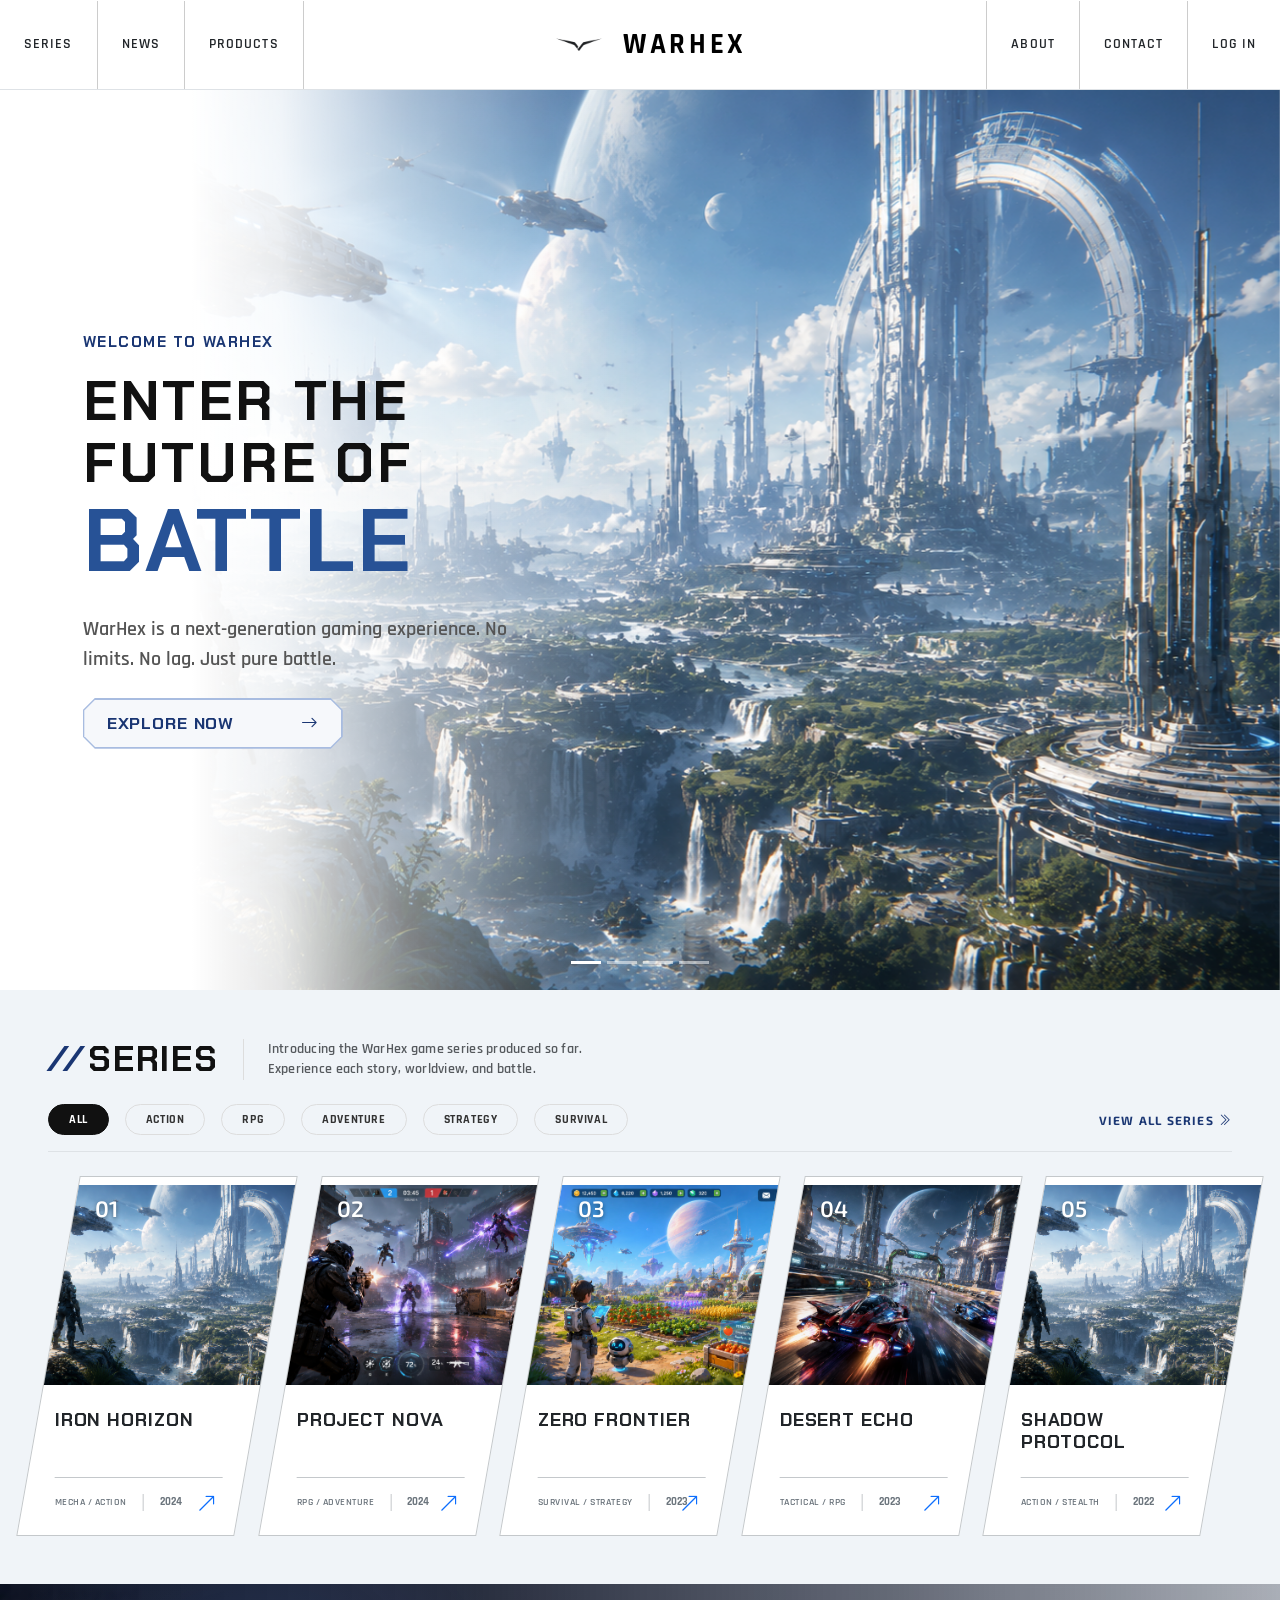
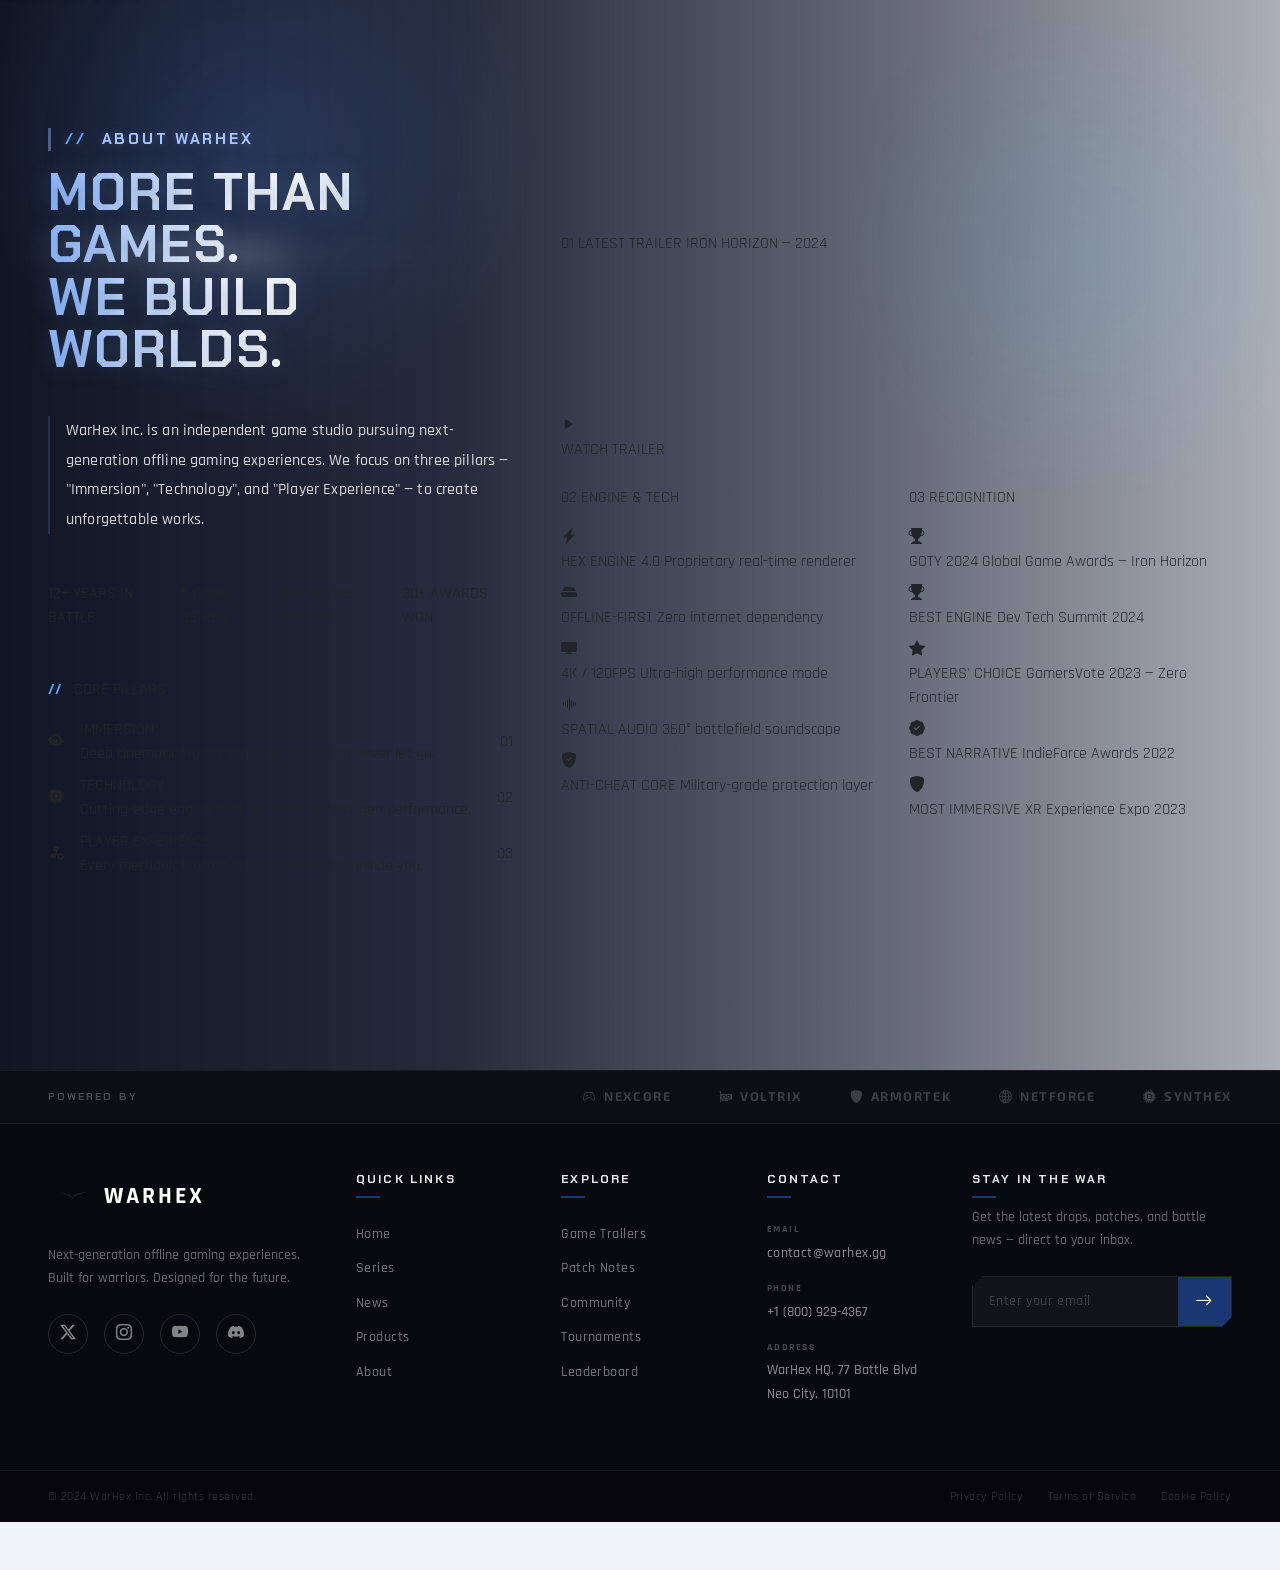
==== index.html @ c189a3c1 "merombak about section dengan menambahkan bagian video, penghargaan, fitur, keunggulan, pillar items" ====
<!DOCTYPE html>
<html lang="en">
<head>
    <meta charset="UTF-8">
    <meta name="viewport" content="width=device-width, initial-scale=1.0">
    <title>WarHex | Enter The Future Battle</title>
    <link href="https://cdn.jsdelivr.net/npm/bootstrap@5.3.0/dist/css/bootstrap.min.css" rel="stylesheet">

    <link href="https://cdn.jsdelivr.net/npm/bootstrap-icons@1.11.0/font/bootstrap-icons.css" rel="stylesheet">
  
<link href="https://fonts.googleapis.com/css2?family=Rajdhani:wght@400;500;600;700&family=Exo+2:wght@300;400;600;700;900&family=Chakra+Petch:wght@400;500;600;700&display=swap" rel="stylesheet">
    <link rel="stylesheet" href="style.css">
</head>
<body>
    <nav class="navbar navbar-expand-lg bg-white border-bottom">
        <div class="container-fluid px-3">
            <div class="d-flex align-items-center flex-grow-1">
                <ul class="navbar-nav flex-row align-items-center warhex-nav warhex-left">
                    <li class="nav-item"><a class="nav-link px-2 text-dark" href="#series">SERIES</a></li>
                    <li class="nav-item"><span class="warhex-sep" aria-hidden="true"></span></li>
                    <li class="nav-item"><a class="nav-link px-2 text-dark" href="#news">NEWS</a></li>
                    <li class="nav-item"><span class="warhex-sep" aria-hidden="true"></span></li>
                    <li class="nav-item"><a class="nav-link px-2 text-dark" href="#products">PRODUCTS</a></li>
                    <li class="nav-item"><span class="warhex-sep" aria-hidden="true"></span></li>
                </ul>
            </div>

            <a class="navbar-brand mx-4 d-inline-flex align-items-center gap-2" href="#">
                <img class="brand-mark" src="assets/logoWarHex.png" alt="WarHex logo">
                <span>WARHEX</span>
            </a>

            <div class="d-flex align-items-center flex-grow-1 justify-content-end">
                <ul class="navbar-nav flex-row align-items-center warhex-nav warhex-right">
                    <li class="nav-item"><span class="warhex-sep" aria-hidden="true"></span></li>
                    <li class="nav-item"><a class="nav-link px-2 text-dark" href="#about">ABOUT</a></li>
                    <li class="nav-item"><span class="warhex-sep" aria-hidden="true"></span></li>
                    <li class="nav-item"><a class="nav-link px-2 text-dark" href="#contact">CONTACT</a></li>
                    <li class="nav-item"><span class="warhex-sep" aria-hidden="true"></span></li>
                    <li class="nav-item"><a class="nav-link px-2 text-dark" href="#login">LOG IN</a></li>
                </ul>
            </div>
        </div>
    </nav>

    <!--Hero Section-->
    <main>
        <section class="hero-warhex position-relative overflow-hidden" id="home">
            <div class="hero-carousel-wrapper">
                <div id="heroCarousel" class="carousel slide h-100" data-bs-ride="carousel">
                    <div class="carousel-inner h-100">
                        <div class="carousel-item active h-100">
                            <img src="assets/WarHex1.png" class="d-block w-100 h-100 hero-image" alt="WarHex scene 1">
                        </div>
                        <div class="carousel-item h-100">
                            <img src="assets/WarHex2.png" class="d-block w-100 h-100 hero-image" alt="WarHex scene 2">
                        </div>
                        <div class="carousel-item h-100">
                            <img src="assets/WarHex3.png" class="d-block w-100 h-100 hero-image" alt="WarHex scene 3">
                        </div>
                        <div class="carousel-item h-100">
                            <img src="assets/WarHex4.png" class="d-block w-100 h-100 hero-image" alt="WarHex scene 4">
                        </div>
                    </div>
                    <div class="carousel-indicators">
                        <button type="button" data-bs-target="#heroCarousel" data-bs-slide-to="0" class="active" aria-current="true" aria-label="Slide 1"></button>
                        <button type="button" data-bs-target="#heroCarousel" data-bs-slide-to="1" aria-label="Slide 2"></button>
                        <button type="button" data-bs-target="#heroCarousel" data-bs-slide-to="2" aria-label="Slide 3"></button>
                        <button type="button" data-bs-target="#heroCarousel" data-bs-slide-to="3" aria-label="Slide 4"></button>
                    </div>
                </div>
            </div>

            <div class="hero-overlay" aria-hidden="true"></div>
            <div class="container hero-content position-absolute top-0 start-0 h-100">
                <div class="row h-100 align-items-center">
                    <div class="col-12 col-md-8 col-lg-6">
                        <p class="hero-kicker mb-3">WELCOME TO WARHEX</p>

                        <h1 class="hero-title mb-3">
                            ENTER THE<br>
                            FUTURE OF<br>
                            <span>BATTLE</span>
                        </h1>

                        <p class="hero-description mb-4">
                            WarHex is a next-generation gaming
                            experience. No limits. No lag.
                            Just pure battle.
                        </p>

                        <a class="btn hero-button d-inline-flex align-items-center justify-content-between" href="#series">
                            <span>EXPLORE NOW</span>
                            <i class="bi bi-arrow-right" aria-hidden="true"></i>
                        </a>
                    </div>
                </div>
            </div>
        </section>

        <!--Series Section-->
        <section id="series" class="series-section py-5">
            <div class="container-fluid px-5">
                <div class="d-flex align-items-center mb-4">
                    <h2 class="series-title mb-0 me-4 d-flex align-items-center">
                        <span class="series-slash text-primary me-2">//</span> SERIES
                    </h2>
                    <div class="series-desc text-muted border-start ps-4">
                        <p class="mb-0 small fw-semibold">Introducing the WarHex game series produced so far.</p>
                        <p class="mb-0 small fw-semibold">Experience each story, worldview, and battle.</p>
                    </div>
                </div>

                <div class="d-flex justify-content-between align-items-center mb-4 pb-3 border-bottom">
                    <ul class="nav nav-pills series-filters gap-3">
                        <li class="nav-item">
                            <a class="nav-link active" href="#">ALL</a>
                        </li>
                        <li class="nav-item">
                            <a class="nav-link" href="#">ACTION</a>
                        </li>
                        <li class="nav-item">
                            <a class="nav-link" href="#">RPG</a>
                        </li>
                        <li class="nav-item">
                            <a class="nav-link" href="#">ADVENTURE</a>
                        </li>
                        <li class="nav-item">
                            <a class="nav-link" href="#">STRATEGY</a>
                        </li>
                        <li class="nav-item">
                            <a class="nav-link" href="#">SURVIVAL</a>
                        </li>
                    </ul>
                    <a href="#" class="view-all text-decoration-none fw-bold d-flex align-items-center gap-1">
                        VIEW ALL SERIES <i class="bi bi-chevron-double-right"></i>
                    </a>
                </div>
                <!-- Grid -->
                <div class="row row-cols-1 row-cols-md-3 row-cols-xl-5 g-4 mb-5">
                    <!-- Card 1 -->
                    <div class="col">
                        <div class="card series-card h-100 bg-white border border-secondary-subtle rounded-4 shadow-sm">
                            <div class="position-relative p-2 pb-0">
                                <span class="series-num position-absolute z-2 unskew text-white" style="top: 15px; left: 20px;">01</span>
                                <img src="assets/WarHex1.png" class="card-img-top rounded-3" alt="Iron Horizon" style="height: 200px; object-fit: cover;">
                            </div>
                            <div class="card-body d-flex flex-column p-4 unskew">
                                <h5 class="series-title-text mb-4 text-dark">IRON HORIZON</h5>
                                <div class="d-flex align-items-center mt-auto border-top border-secondary-subtle pt-3">
                                    <span class="series-genre text-secondary pe-3">MECHA / ACTION</span>
                                    <span class="series-year text-secondary border-start border-secondary-subtle ps-3">2024</span>
                                </div>
                            </div>
                            <div class="position-absolute bottom-0 end-0 p-3 unskew" style="transform-origin: bottom right;">
                                <a href="#" class="series-card-link" aria-label="Open series details">
                                    <i class="bi bi-arrow-up-right fw-bold fs-5"></i>
                                </a>
                            </div>
                        </div>
                    </div>
                    <!-- Card 2 -->
                    <div class="col">
                        <div class="card series-card h-100 bg-white border border-secondary-subtle rounded-4 shadow-sm">
                            <div class="position-relative p-2 pb-0">
                                <span class="series-num position-absolute z-2 unskew text-white" style="top: 15px; left: 20px;">02</span>
                                <img src="assets/WarHex2.png" class="card-img-top rounded-3" alt="Project Nova" style="height: 200px; object-fit: cover;">
                            </div>
                            <div class="card-body d-flex flex-column p-4 unskew">
                                <h5 class="series-title-text mb-4 text-dark">PROJECT NOVA</h5>
                                <div class="d-flex align-items-center mt-auto border-top border-secondary-subtle pt-3">
                                    <span class="series-genre text-secondary pe-3">RPG / ADVENTURE</span>
                                    <span class="series-year text-secondary border-start border-secondary-subtle ps-3">2024</span>
                                </div>
                            </div>
                            <div class="position-absolute bottom-0 end-0 p-3 unskew" style="transform-origin: bottom right;">
                                <a href="#" class="series-card-link" aria-label="Open series details">
                                    <i class="bi bi-arrow-up-right fw-bold fs-5"></i>
                                </a>
                            </div>
                        </div>
                    </div>
                    <!-- Card 3 -->
                    <div class="col">
                        <div class="card series-card h-100 bg-white border border-secondary-subtle rounded-4 shadow-sm">
                            <div class="position-relative p-2 pb-0">
                                <span class="series-num position-absolute z-2 unskew text-white" style="top: 15px; left: 20px;">03</span>
                                <img src="assets/WarHex3.png" class="card-img-top rounded-3" alt="Zero Frontier" style="height: 200px; object-fit: cover;">
                            </div>
                            <div class="card-body d-flex flex-column p-4 unskew">
                                <h5 class="series-title-text mb-4 text-dark">ZERO FRONTIER</h5>
                                <div class="d-flex align-items-center mt-auto border-top border-secondary-subtle pt-3">
                                    <span class="series-genre text-secondary pe-3">SURVIVAL / STRATEGY</span>
                                    <span class="series-year text-secondary border-start border-secondary-subtle ps-3">2023</span>
                                </div>
                            </div>
                            <div class="position-absolute bottom-0 end-0 p-3 unskew" style="transform-origin: bottom right;">
                                <a href="#" class="series-card-link" aria-label="Open series details">
                                    <i class="bi bi-arrow-up-right fw-bold fs-5"></i>
                                </a>
                            </div>
                        </div>
                    </div>
                    <!-- Card 4 -->
                    <div class="col">
                        <div class="card series-card h-100 bg-white border border-secondary-subtle rounded-4 shadow-sm">
                            <div class="position-relative p-2 pb-0">
                                <span class="series-num position-absolute z-2 unskew text-white" style="top: 15px; left: 20px;">04</span>
                                <img src="assets/WarHex4.png" class="card-img-top rounded-3" alt="Desert Echo" style="height: 200px; object-fit: cover;">
                            </div>
                            <div class="card-body d-flex flex-column p-4 unskew">
                                <h5 class="series-title-text mb-4 text-dark">DESERT ECHO</h5>
                                <div class="d-flex align-items-center mt-auto border-top border-secondary-subtle pt-3">
                                    <span class="series-genre text-secondary pe-3">TACTICAL / RPG</span>
                                    <span class="series-year text-secondary border-start border-secondary-subtle ps-3">2023</span>
                                </div>
                            </div>
                            <div class="position-absolute bottom-0 end-0 p-3 unskew" style="transform-origin: bottom right;">
                                <a href="#" class="series-card-link" aria-label="Open series details">
                                    <i class="bi bi-arrow-up-right fw-bold fs-5"></i>
                                </a>
                            </div>
                        </div>
                    </div>
                    <!-- Card 5 -->
                    <div class="col">
                        <div class="card series-card h-100 bg-white border border-secondary-subtle rounded-4 shadow-sm">
                            <div class="position-relative p-2 pb-0">
                                <span class="series-num position-absolute z-2 unskew text-white" style="top: 15px; left: 20px;">05</span>
                                <img src="assets/WarHex1.png" class="card-img-top rounded-3" alt="Shadow Protocol" style="height: 200px; object-fit: cover;">
                            </div>
                            <div class="card-body d-flex flex-column p-4 unskew">
                                <h5 class="series-title-text mb-4 text-dark">SHADOW PROTOCOL</h5>
                                <div class="d-flex align-items-center mt-auto border-top border-secondary-subtle pt-3">
                                    <span class="series-genre text-secondary pe-3">ACTION / STEALTH</span>
                                    <span class="series-year text-secondary border-start border-secondary-subtle ps-3">2022</span>
                                </div>
                            </div>
                            <div class="position-absolute bottom-0 end-0 p-3 unskew" style="transform-origin: bottom right;">
                                <a href="#" class="series-card-link" aria-label="Open series details">
                                    <i class="bi bi-arrow-up-right fw-bold fs-5"></i>
                                </a>
                            </div>
                        </div>
                    </div>
                </div>
            </div>

             <!--About Section-->
<section id="about" class="about-section position-relative">
    <div class="about-bg">
        <img src="assets/WarHex5.jpg" alt="About background" class="w-100 h-100" style="object-fit:cover;">
        <div class="about-overlay"></div>
    </div>

    <div class="about-scanlines" aria-hidden="true"></div>

    <div class="container-fluid px-5 position-relative" style="z-index:2;">
        <div class="row g-5 align-items-stretch py-5">

            <div class="col-12 col-lg-5 d-flex flex-column justify-content-center">

                <p class="about-kicker mb-3">
                    <span class="about-slash me-2">//</span> ABOUT WARHEX
                </p>
                <h2 class="about-title mb-4">
                    MORE THAN GAMES.<br>
                    WE BUILD WORLDS.
                </h2>
                <p class="about-desc mb-5">
                    WarHex Inc. is an independent game studio pursuing
                    next-generation offline gaming experiences. We focus on
                    three pillars — "Immersion", "Technology", and
                    "Player Experience" — to create unforgettable works.
                </p>

                <div class="d-flex gap-4 mb-5 flex-wrap">
                    <div class="about-stat-item">
                        <span class="about-stat-num">12+</span>
                        <span class="about-stat-label">YEARS IN<br>BATTLE</span>
                    </div>
                    <div class="about-stat-divider"></div>
                    <div class="about-stat-item">
                        <span class="about-stat-num">5</span>
                        <span class="about-stat-label">GAME<br>SERIES</span>
                    </div>
                    <div class="about-stat-divider"></div>
                    <div class="about-stat-item">
                        <span class="about-stat-num">4M+</span>
                        <span class="about-stat-label">ACTIVE<br>PLAYERS</span>
                    </div>
                    <div class="about-stat-divider"></div>
                    <div class="about-stat-item">
                        <span class="about-stat-num">30+</span>
                        <span class="about-stat-label">AWARDS<br>WON</span>
                    </div>
                </div>

                <div class="d-flex flex-column gap-2 mb-5">
                    <p class="about-block-label mb-2"><span class="about-slash me-2">//</span> CORE PILLARS</p>
                    <div class="about-pillar-item d-flex align-items-center gap-3">
                        <div class="about-pillar-icon"><i class="bi bi-eye-fill"></i></div>
                        <div class="flex-grow-1">
                            <span class="about-pillar-name">IMMERSION</span>
                            <p class="about-pillar-desc mb-0">Deep cinematic worlds that pull you in and never let go.</p>
                        </div>
                        <span class="about-pillar-num">01</span>
                    </div>
                    <div class="about-pillar-item d-flex align-items-center gap-3">
                        <div class="about-pillar-icon"><i class="bi bi-cpu-fill"></i></div>
                        <div class="flex-grow-1">
                            <span class="about-pillar-name">TECHNOLOGY</span>
                            <p class="about-pillar-desc mb-0">Cutting-edge engine built for zero-lag next-gen performance.</p>
                        </div>
                        <span class="about-pillar-num">02</span>
                    </div>
                    <div class="about-pillar-item d-flex align-items-center gap-3">
                        <div class="about-pillar-icon"><i class="bi bi-person-fill-gear"></i></div>
                        <div class="flex-grow-1">
                            <span class="about-pillar-name">PLAYER EXPERIENCE</span>
                            <p class="about-pillar-desc mb-0">Every mechanic crafted around the warrior inside you.</p>
                        </div>
                        <span class="about-pillar-num">03</span>
                    </div>
                </div>
            </div>

            <div class="col-12 col-lg-7 d-flex flex-column gap-4 justify-content-center">
                <div class="about-right-panel">
                    <div class="about-panel-header">
                        <span class="about-panel-tag">01</span>
                        <span class="about-panel-title">LATEST TRAILER</span>
                        <span class="about-panel-line"></span>
                        <span class="about-panel-badge">IRON HORIZON — 2024</span>
                    </div>
                    <div class="about-video-wrap">
                        <iframe
                            src="https://www.youtube.com/embed/dQw4w9WgXcQ"
                            title="WarHex Iron Horizon Trailer"
                            frameborder="0"
                            allow="accelerometer; autoplay; clipboard-write; encrypted-media; gyroscope; picture-in-picture"
                            allowfullscreen>
                        </iframe>

                        <div class="about-video-overlay" onclick="this.style.display='none'; this.previousElementSibling.src += '?autoplay=1'">
                            <div class="about-play-btn">
                                <i class="bi bi-play-fill"></i>
                            </div>
                            <span class="about-video-label">WATCH TRAILER</span>
                        </div>
                    </div>
                </div>

                <div class="row g-4">
                    <div class="col-12 col-md-6">
                        <div class="about-right-panel h-100">
                            <div class="about-panel-header mb-3">
                                <span class="about-panel-tag">02</span>
                                <span class="about-panel-title">ENGINE & TECH</span>
                                <span class="about-panel-line"></span>
                            </div>
                            <div class="d-flex flex-column gap-2">
                                <div class="about-tech-row">
                                    <i class="bi bi-lightning-charge-fill about-tech-icon"></i>
                                    <div>
                                        <span class="about-tech-label">HEX ENGINE 4.0</span>
                                        <span class="about-tech-val">Proprietary real-time renderer</span>
                                    </div>
                                </div>
                                <div class="about-tech-row">
                                    <i class="bi bi-hdd-fill about-tech-icon"></i>
                                    <div>
                                        <span class="about-tech-label">OFFLINE-FIRST</span>
                                        <span class="about-tech-val">Zero internet dependency</span>
                                    </div>
                                </div>
                                <div class="about-tech-row">
                                    <i class="bi bi-display-fill about-tech-icon"></i>
                                    <div>
                                        <span class="about-tech-label">4K / 120FPS</span>
                                        <span class="about-tech-val">Ultra-high performance mode</span>
                                    </div>
                                </div>
                                <div class="about-tech-row">
                                    <i class="bi bi-soundwave about-tech-icon"></i>
                                    <div>
                                        <span class="about-tech-label">SPATIAL AUDIO</span>
                                        <span class="about-tech-val">360° battlefield soundscape</span>
                                    </div>
                                </div>
                                <div class="about-tech-row">
                                    <i class="bi bi-shield-fill-check about-tech-icon"></i>
                                    <div>
                                        <span class="about-tech-label">ANTI-CHEAT CORE</span>
                                        <span class="about-tech-val">Military-grade protection layer</span>
                                    </div>
                                </div>
                            </div>
                        </div>
                    </div>

                    <div class="col-12 col-md-6">
                        <div class="about-right-panel h-100">
                            <div class="about-panel-header mb-3">
                                <span class="about-panel-tag">03</span>
                                <span class="about-panel-title">RECOGNITION</span>
                                <span class="about-panel-line"></span>
                            </div>
                            <div class="d-flex flex-column gap-2">
                                <div class="about-award-row">
                                    <div class="about-award-icon gold"><i class="bi bi-trophy-fill"></i></div>
                                    <div>
                                        <span class="about-award-name">GOTY 2024</span>
                                        <span class="about-award-org">Global Game Awards — Iron Horizon</span>
                                    </div>
                                </div>
                                <div class="about-award-row">
                                    <div class="about-award-icon silver"><i class="bi bi-trophy-fill"></i></div>
                                    <div>
                                        <span class="about-award-name">BEST ENGINE</span>
                                        <span class="about-award-org">Dev Tech Summit 2024</span>
                                    </div>
                                </div>
                                <div class="about-award-row">
                                    <div class="about-award-icon gold"><i class="bi bi-star-fill"></i></div>
                                    <div>
                                        <span class="about-award-name">PLAYERS' CHOICE</span>
                                        <span class="about-award-org">GamersVote 2023 — Zero Frontier</span>
                                    </div>
                                </div>
                                <div class="about-award-row">
                                    <div class="about-award-icon bronze"><i class="bi bi-patch-check-fill"></i></div>
                                    <div>
                                        <span class="about-award-name">BEST NARRATIVE</span>
                                        <span class="about-award-org">IndieForce Awards 2022</span>
                                    </div>
                                </div>
                                <div class="about-award-row">
                                    <div class="about-award-icon silver"><i class="bi bi-shield-fill"></i></div>
                                    <div>
                                        <span class="about-award-name">MOST IMMERSIVE</span>
                                        <span class="about-award-org">XR Experience Expo 2023</span>
                                    </div>
                                </div>
                            </div>
                        </div>
                    </div>
                </div>
            </div>
        </div>
    </div>
</section>

        <!--Footer Section-->
<footer id="contact" class="warhex-footer">

    <!-- Partner Logos Bar -->
    <div class="footer-logos-bar">
        <div class="container-fluid px-5">
            <div class="d-flex align-items-center justify-content-between py-3">
                <span class="footer-logos-label">POWERED BY</span>
                <div class="d-flex align-items-center gap-5">
                    <div class="footer-logo-item"><i class="bi bi-controller"></i> NEXCORE</div>
                    <div class="footer-logo-item"><i class="bi bi-gpu-card"></i> VOLTRIX</div>
                    <div class="footer-logo-item"><i class="bi bi-shield-fill"></i> ARMORTEK</div>
                    <div class="footer-logo-item"><i class="bi bi-globe2"></i> NETFORGE</div>
                    <div class="footer-logo-item"><i class="bi bi-cpu-fill"></i> SYNTHEX</div>
                </div>
            </div>
        </div>
    </div>

    <!-- Main Footer -->
    <div class="footer-main">
        <div class="container-fluid px-5 py-5">
            <div class="row g-5">

                <div class="col-12 col-lg-3">
                    <a class="footer-brand d-flex align-items-center gap-2 mb-4 text-decoration-none" href="#">
                        <img src="assets/logoWarHex.png" alt="WarHex logo" style="width:48px;height:48px;object-fit:contain;">
                        <span>WARHEX</span>
                    </a>
                    <p class="footer-tagline mb-4">
                        Next-generation offline gaming experiences. Built for warriors. Designed for the future.
                    </p>
                    <div class="d-flex gap-3">
                        <a href="#" class="footer-social-btn" aria-label="Twitter"><i class="bi bi-twitter-x"></i></a>
                        <a href="#" class="footer-social-btn" aria-label="Instagram"><i class="bi bi-instagram"></i></a>
                        <a href="#" class="footer-social-btn" aria-label="Youtube"><i class="bi bi-youtube"></i></a>
                        <a href="#" class="footer-social-btn" aria-label="Discord"><i class="bi bi-discord"></i></a>
                    </div>
                </div>

                <div class="col-6 col-lg-2">
                    <h6 class="footer-col-title mb-4">QUICK LINKS</h6>
                    <ul class="footer-links list-unstyled">
                        <li><a href="#home">Home</a></li>
                        <li><a href="#series">Series</a></li>
                        <li><a href="#news">News</a></li>
                        <li><a href="#products">Products</a></li>
                        <li><a href="#about">About</a></li>
                    </ul>
                </div>

                <div class="col-6 col-lg-2">
                    <h6 class="footer-col-title mb-4">EXPLORE</h6>
                    <ul class="footer-links list-unstyled">
                        <li><a href="#">Game Trailers</a></li>
                        <li><a href="#">Patch Notes</a></li>
                        <li><a href="#">Community</a></li>
                        <li><a href="#">Tournaments</a></li>
                        <li><a href="#">Leaderboard</a></li>
                    </ul>
                </div>

                <div class="col-12 col-lg-2">
                    <h6 class="footer-col-title mb-4">CONTACT</h6>
                    <ul class="footer-links list-unstyled">
                        <li class="mb-3">
                            <span class="footer-contact-label">Email</span>
                            <a href="mailto:contact@warhex.gg">contact@warhex.gg</a>
                        </li>
                        <li class="mb-3">
                            <span class="footer-contact-label">Phone</span>
                            <span class="footer-contact-value">+1 (800) 929-4367</span>
                        </li>
                        <li>
                            <span class="footer-contact-label">Address</span>
                            <span class="footer-contact-value">WarHex HQ, 77 Battle Blvd<br>Neo City, 10101</span>
                        </li>
                    </ul>
                </div>

                <div class="col-12 col-lg-3">
                    <h6 class="footer-col-title mb-2">STAY IN THE WAR</h6>
                    <p class="footer-tagline mb-4">Get the latest drops, patches, and battle news — direct to your inbox.</p>
                    <div class="footer-newsletter">
                        <input type="email" placeholder="Enter your email" class="footer-email-input">
                        <button class="footer-subscribe-btn">
                            <i class="bi bi-arrow-right"></i>
                        </button>
                    </div>
                </div>

            </div>
        </div>
    </div>

    <div class="footer-bottom">
        <div class="container-fluid px-5">
            <div class="d-flex flex-wrap align-items-center justify-content-between py-3 gap-2">
                <span class="footer-copy">© 2024 WarHex Inc. All rights reserved.</span>
                <div class="d-flex gap-4">
                    <a href="#" class="footer-bottom-link">Privacy Policy</a>
                    <a href="#" class="footer-bottom-link">Terms of Service</a>
                    <a href="#" class="footer-bottom-link">Cookie Policy</a>
                </div>
            </div>
        </div>
    </div>

</footer>
    </main>

    <script src="https://cdn.jsdelivr.net/npm/bootstrap@5.3.0/dist/js/bootstrap.bundle.min.js"></script>
</body>
</html>
---- style.css ----
body{
  font-family: "Rajdhani", system-ui, -apple-system, "Segoe UI", Roboto, Arial, sans-serif;
}

.navbar{
  --bs-navbar-padding-y: 0;
  padding-top: 0;
  padding-bottom: 0;
  min-height: 90px;
}

.navbar-brand{
  font-family: "Rajdhani", system-ui, -apple-system, "Segoe UI", Roboto, Arial, sans-serif;
  letter-spacing: .13em;
  font-size: 1.8rem;
  font-weight: 900;
}

.brand-mark{
  width: 72px;
  height: 72px;
  object-fit: contain;
  display: block;
}

.warhex-nav .nav-link{
  font-weight: 600;
  letter-spacing: .08em;
  font-size: .85rem;
}

.warhex-sep{
  display: block;
  width: 1px;
  height: 88px;
  background: rgba(0,0,0,.2);
  margin: 0 1rem;
}

/* Hero Section */
.hero-warhex {
  position: relative;
  min-height: 100vh;
  overflow: hidden;
}
.hero-carousel-wrapper {
  position: absolute;
  inset: 0;
  z-index: 1;
}
.hero-carousel {
  height: 100%;
}
.hero-carousel .carousel-inner {
  height: 100%;
}
.hero-carousel .carousel-item {
  height: 100%;
}
.hero-image {
  width: 100%;
  height: 100%;
  object-fit: cover;
}
.hero-overlay {
  position: absolute;
  inset: 0;
  background: linear-gradient(90deg, rgba(255,255,255,1) 0%, rgba(255,255,255,1) 15%, rgba(255,255,255,0.9) 22%, rgba(255,255,255,0.5) 32%, rgba(255,255,255,0) 50%);
  z-index: 2;
}
.hero-content {
  z-index: 3;
  position: absolute;
  inset: 0;
  padding: 3rem 1% 3rem;
}
.hero-kicker {
  font-family: "Chakra Petch", sans-serif;
  color: #1a3673;
  font-weight: 700;
  font-size: 0.95rem;
  letter-spacing: 0.1em;
  text-transform: uppercase;
}
.hero-title {
  font-family: "Chakra Petch", sans-serif;
  color: #111;
  font-weight: 900;
  font-size: 3.5rem;
  line-height: 1.1;
  letter-spacing: 0.05em;
}
.hero-title span {
  color: #275296;
  font-size: 5.5rem;
  display: block;
}
.hero-description {
  font-family: "Rajdhani", sans-serif;
  color: #555;
  font-size: 1.25rem;
  font-weight: 600;
  max-width: 450px;
  line-height: 1.5;
  margin-top: 1.5rem;
  margin-bottom: 2.5rem;
}

.hero-button {
  font-family: "Chakra Petch", sans-serif;
  font-weight: 700;
  color: #1a3673;
  background-color: #a8bce0;
  clip-path: polygon(12px 0, calc(100% - 12px) 0, 100% 12px, 100% calc(100% - 12px), calc(100% - 12px) 100%, 12px 100%, 0 calc(100% - 12px), 0 12px);
  padding: 0.8rem 1.5rem;
  font-size: 1.05rem;
  letter-spacing: 0.05em;
  width: 260px;
  display: inline-flex;
  align-items: center;
  justify-content: space-between;
  position: relative;
  text-decoration: none;
  border: none;
  transition: color 0.3s ease;
  z-index: 1;
}
.hero-button::before {
  content: "";
  position: absolute;
  top: 1.5px; left: 1.5px; right: 1.5px; bottom: 1.5px;
  background-color: #f6f8fb;
  clip-path: polygon(11px 0, calc(100% - 11px) 0, 100% 11px, 100% calc(100% - 11px), calc(100% - 11px) 100%, 11px 100%, 0 calc(100% - 11px), 0 11px);
  z-index: -1;
  transition: background-color 0.3s ease;
}
.hero-button:hover {
  color: white;
}
.hero-button:hover::before {
  background-color: #1a3673;
}

/* Series Section */
.series-section {
  font-family: "Rajdhani", sans-serif;
}
.series-title {
  font-family: "Chakra Petch", sans-serif;
  font-weight: 700;
  font-size: 2.2rem;
  color: #111;
  letter-spacing: 0.05em;
}
.series-slash {
  color: #1a3673 !important;
  font-style: italic;
  font-weight: 900;
  letter-spacing: -2px;
}
.series-desc {
  border-color: #ddd !important;
}
.series-desc p {
  font-size: 0.85rem;
  letter-spacing: 0.02em;
}
.series-filters .nav-link {
  color: #333;
  border: 1px solid #ddd;
  border-radius: 50rem;
  padding: 0.35rem 1.25rem;
  font-size: 0.75rem;
  font-weight: 700;
  letter-spacing: 0.05em;
  background-color: transparent;
  transition: all 0.2s ease;
}
.series-filters .nav-link.active {
  background-color: #111;
  color: #fff;
  border-color: #111;
}
.series-filters .nav-link:hover:not(.active) {
  background-color: #f8f9fa;
  border-color: #ccc;
}
.view-all {
  font-family: "Exo 2", sans-serif;
  font-size: 0.75rem;
  color: #1a3673;
  letter-spacing: 0.1em;
}
.view-all i {
  font-size: 0.8rem;
}

/* Cards */
.series-section {
  background-color: #f0f4f8 !important;
}
.series-card {
  transform: skewX(-10deg);
  transition: transform 0.3s ease, box-shadow 0.3s ease, background-color 0.3s ease, border-color 0.3s ease;
  overflow: hidden;
  border-radius: 0 !important;
  box-shadow: none !important;
}
.series-card:hover {
  transform: skewX(-10deg);
  box-shadow: none !important;
  background-color: #c8d7ec !important;
}
.unskew {
  transform: skewX(10deg);
}
.series-card img {
  width: calc(100% + 70px);
  max-width: none;
  margin-left: -35px;
  transform: skewX(10deg);
  object-fit: cover !important;
  object-position: center;
  border-radius: 0 !important;
}
.series-num {
  font-family: "Exo 2", sans-serif;
  font-size: 1.4rem;
  font-weight: 600;
  text-shadow: 0 2px 4px rgba(0,0,0,0.5);
}
.series-title-text {
  font-family: "Chakra Petch", sans-serif;
  font-size: 1.15rem;
  font-weight: 700;
  letter-spacing: 0.05em;
}
.series-genre {
  font-size: 0.65rem;
  font-weight: 600;
  letter-spacing: 0.05em;
}
.series-year {
  font-size: 0.7rem;
  font-weight: 700;
}

/* About Section */
.about-section {
  position: relative;
  min-height: 700px;
  overflow: hidden;
  padding: 6rem 0;
}
.about-section::before {
  content: "";
  position: absolute;
  inset: 0;
  background-image:
    radial-gradient(circle at 18% 18%, rgba(104, 167, 255, 0.08), transparent 18%),
    radial-gradient(circle at 80% 22%, rgba(99, 175, 255, 0.06), transparent 16%);
  pointer-events: none;
}
.about-bg {
  position: absolute;
  inset: 0;
  z-index: 0;
}
.about-bg img {
  width: 100%;
  height: 100%;
  object-fit: cover;
  transform: scale(1.08);
  filter: brightness(0.62) saturate(1.25);
}
.about-overlay {
  position: absolute;
  inset: 0;
  background-image:
    radial-gradient(circle at 20% 15%, rgba(86, 148, 255, 0.18), transparent 20%),
    radial-gradient(circle at 85% 25%, rgba(117, 202, 255, 0.12), transparent 18%),
    linear-gradient(90deg, rgba(7, 12, 28, 0.96) 0%, rgba(8, 14, 33, 0.88) 35%, rgba(8, 14, 33, 0.6) 70%, rgba(8, 14, 33, 0.3) 100%);
  backdrop-filter: blur(2px);
}

.about-kicker {
  font-family: "Chakra Petch", sans-serif;
  font-size: 0.95rem;
  font-weight: 700;
  color: #a8c5ff;
  letter-spacing: 0.18em;
  text-transform: uppercase;
  text-shadow: 0 0 8px rgba(168, 197, 255, 0.24);
  border-left: 3px solid rgba(138, 180, 255, 0.45);
  padding-left: 0.9rem;
}
.about-slash {
  color: #5aa0ff;
  font-weight: 900;
  font-style: normal;
}
.about-title {
  font-family: "Chakra Petch", sans-serif;
  font-weight: 900;
  font-size: clamp(3rem, 4vw, 4.2rem);
  line-height: 1.02;
  letter-spacing: 0.04em;
  color: transparent;
  background: linear-gradient(90deg, #8cb7ff 0%, #edf3ff 35%, #ffffff 55%, #a6cfff 90%);
  -webkit-background-clip: text;
  background-clip: text;
  text-shadow: 0 0 24px rgba(138, 180, 255, 0.22), 0 6px 18px rgba(0, 0, 0, 0.18);
  position: relative;
  display: inline-block;
}
.about-title::before {
  content: "";
  position: absolute;
  left: -8%;
  top: 34%;
  width: 116%;
  height: 16%;
  background: linear-gradient(90deg, transparent 0%, rgba(255,255,255,0.28) 45%, rgba(255,255,255,0.04) 55%, transparent 100%);
  filter: blur(14px);
  opacity: 0.65;
  pointer-events: none;
}
.about-desc {
  font-family: "Rajdhani", sans-serif;
  font-size: 1rem;
  max-width: 640px;
  color: rgba(255,255,255,0.82);
  line-height: 1.85;
  font-weight: 500;
  letter-spacing: 0.01em;
  margin-top: 1rem;
  border-left: 2px solid rgba(138, 180, 255, 0.18);
  padding-left: 1rem;
}

/* ===== FOOTER ===== */
.warhex-footer {
  font-family: "Rajdhani", sans-serif;
  background-color: #08090f;
  color: rgba(255,255,255,0.85);
}

/* Logos Bar */
.footer-logos-bar {
  border-top: 1px solid rgba(255,255,255,0.06);
  border-bottom: 1px solid rgba(255,255,255,0.06);
  background: rgba(255,255,255,0.02);
}
.footer-logos-label {
  font-family: "Chakra Petch", sans-serif;
  font-size: 0.65rem;
  font-weight: 700;
  letter-spacing: 0.2em;
  color: rgba(255,255,255,0.25);
}
.footer-logo-item {
  font-family: "Exo 2", sans-serif;
  font-size: 0.8rem;
  font-weight: 700;
  letter-spacing: 0.12em;
  color: rgba(255,255,255,0.2);
  display: flex;
  align-items: center;
  gap: 0.4rem;
  transition: color 0.2s ease;
}
.footer-logo-item:hover {
  color: rgba(255,255,255,0.5);
}

/* Main Footer */
.footer-main {
  border-bottom: 1px solid rgba(255,255,255,0.06);
}

/* Brand */
.footer-brand {
  font-family: "Rajdhani", sans-serif;
  font-size: 1.5rem;
  font-weight: 900;
  letter-spacing: 0.12em;
  color: #ffffff !important;
}

/* Tagline */
.footer-tagline {
  font-size: 0.85rem;
  color: rgba(255,255,255,0.4);
  line-height: 1.7;
  font-weight: 500;
  max-width: 260px;
}

/* Social Buttons */
.footer-social-btn {
  width: 40px;
  height: 40px;
  display: inline-flex;
  align-items: center;
  justify-content: center;
  border-radius: 50%;
  border: 1px solid rgba(255,255,255,0.12);
  color: rgba(255,255,255,0.5);
  font-size: 1rem;
  text-decoration: none;
  transition: all 0.2s ease;
  background: transparent;
}
.footer-social-btn:hover {
  border-color: #5aa0ff;
  color: #5aa0ff;
  background: rgba(90,160,255,0.08);
}

/* Column Titles */
.footer-col-title {
  font-family: "Chakra Petch", sans-serif;
  font-size: 0.75rem;
  font-weight: 700;
  letter-spacing: 0.18em;
  color: rgba(255,255,255,0.9);
  position: relative;
  padding-bottom: 0.75rem;
}
.footer-col-title::after {
  content: "";
  position: absolute;
  bottom: 0;
  left: 0;
  width: 24px;
  height: 2px;
  background: #1a3673;
}

/* Links */
.footer-links li {
  margin-bottom: 0.65rem;
}
.footer-links a {
  font-size: 0.9rem;
  font-weight: 500;
  color: rgba(255,255,255,0.45);
  text-decoration: none;
  letter-spacing: 0.03em;
  transition: color 0.2s ease;
}
.footer-links a:hover {
  color: #a8c5ff;
}

/* Contact */
.footer-contact-label {
  display: block;
  font-size: 0.65rem;
  font-weight: 700;
  letter-spacing: 0.15em;
  color: rgba(255,255,255,0.25);
  text-transform: uppercase;
  margin-bottom: 0.2rem;
}
.footer-contact-value,
.footer-links a[href^="mailto"] {
  font-size: 0.88rem;
  color: rgba(255,255,255,0.55);
  text-decoration: none;
  font-weight: 500;
  transition: color 0.2s ease;
}
.footer-links a[href^="mailto"]:hover {
  color: #a8c5ff;
}

/* Newsletter */
.footer-newsletter {
  display: flex;
  align-items: stretch;
  border: 1px solid rgba(255,255,255,0.12);
  clip-path: polygon(10px 0, 100% 0, 100% calc(100% - 10px), calc(100% - 10px) 100%, 0 100%, 0 10px);
  overflow: hidden;
}
.footer-email-input {
  flex: 1;
  background: rgba(255,255,255,0.04);
  border: none;
  outline: none;
  padding: 0.7rem 1rem;
  font-family: "Rajdhani", sans-serif;
  font-size: 0.85rem;
  color: rgba(255,255,255,0.75);
  font-weight: 500;
  letter-spacing: 0.03em;
}
.footer-email-input::placeholder {
  color: rgba(255,255,255,0.2);
}
.footer-subscribe-btn {
  background: #1a3673;
  border: none;
  padding: 0.7rem 1.1rem;
  color: #fff;
  font-size: 1.1rem;
  cursor: pointer;
  transition: background 0.2s ease;
  display: flex;
  align-items: center;
}
.footer-subscribe-btn:hover {
  background: #275296;
}

/* Bottom Bar */
.footer-bottom {
  background: rgba(0,0,0,0.3);
}
.footer-copy {
  font-size: 0.78rem;
  color: rgba(255,255,255,0.2);
  letter-spacing: 0.04em;
}
.footer-bottom-link {
  font-size: 0.78rem;
  color: rgba(255,255,255,0.2);
  text-decoration: none;
  letter-spacing: 0.04em;
  transition: color 0.2s ease;
}
.footer-bottom-link:hover {
  color: rgba(255,255,255,0.6);
}
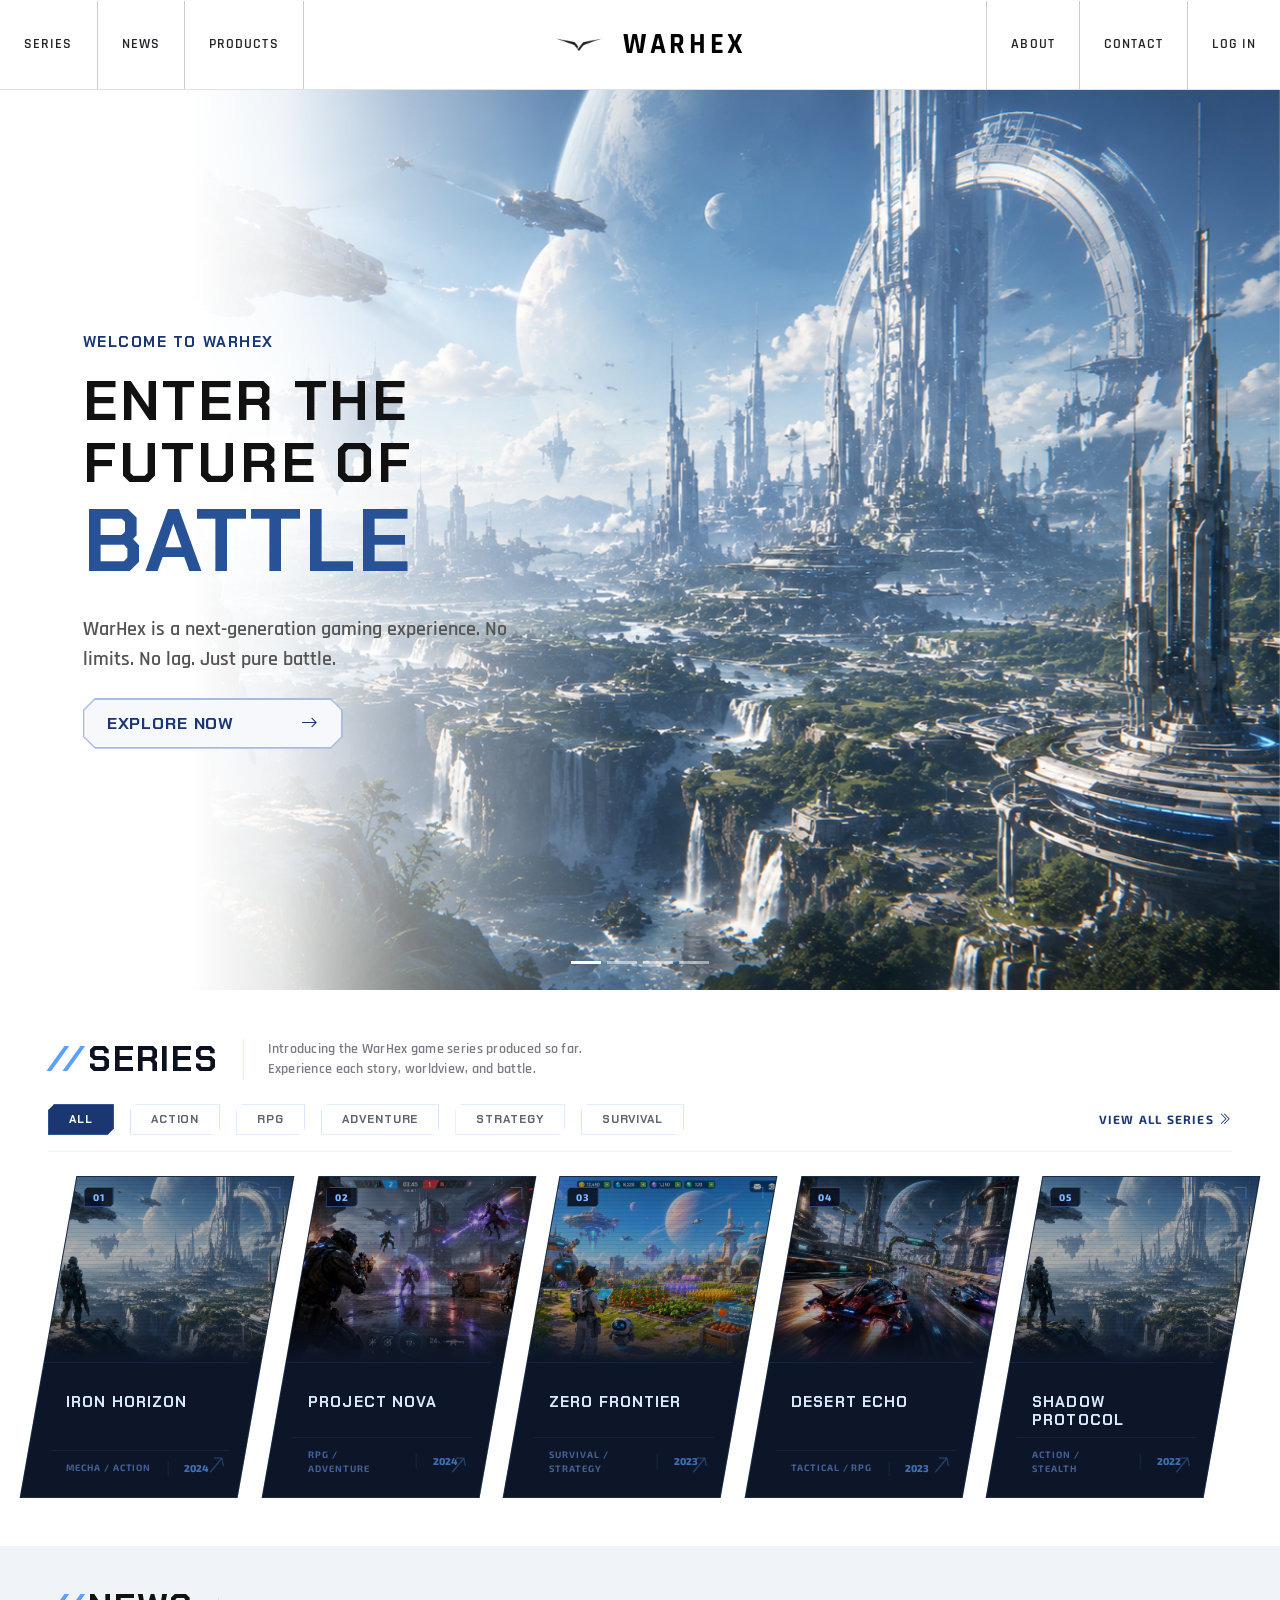
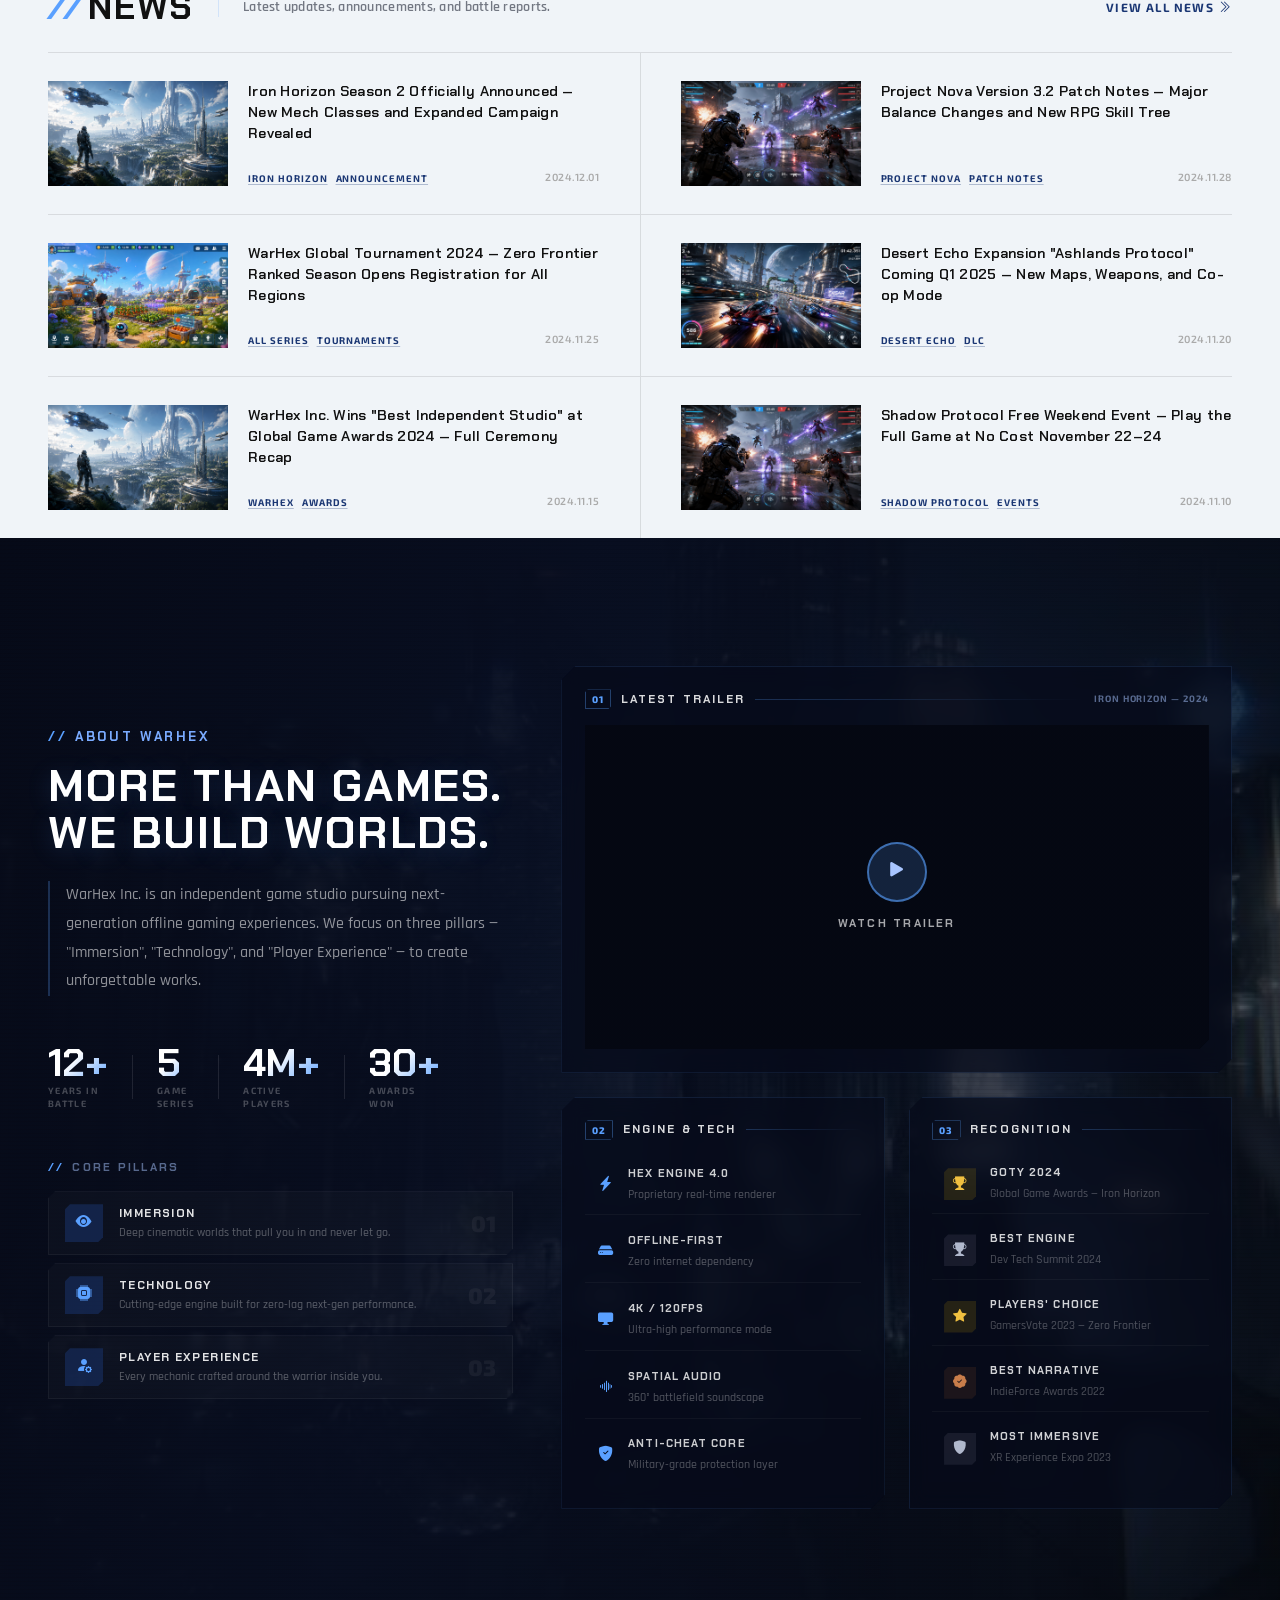
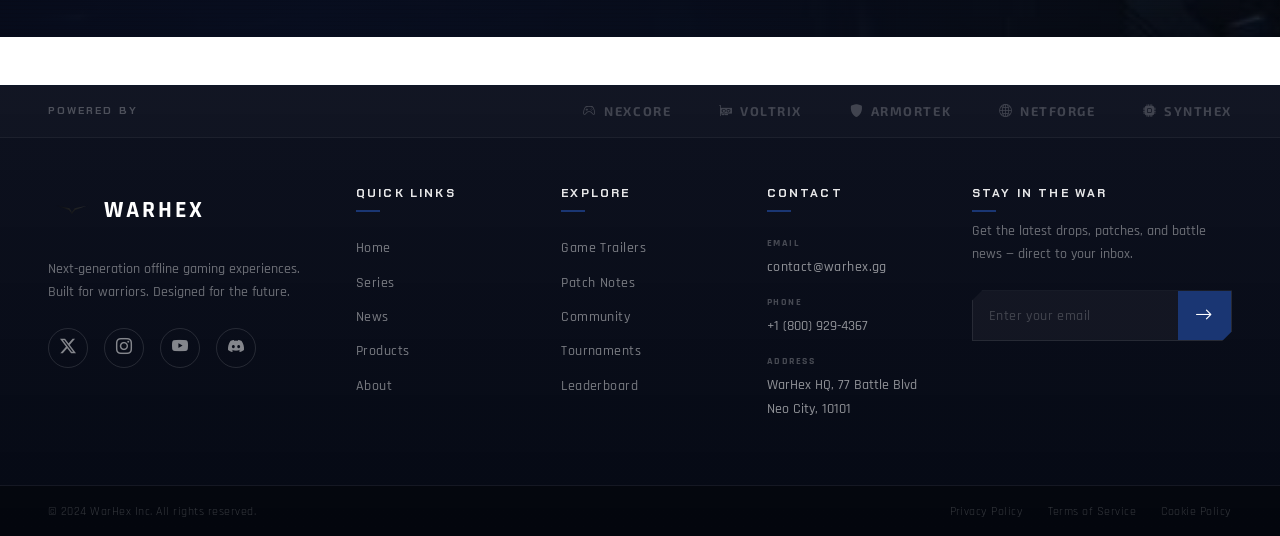
==== commit 99f18b36: "memperbarui tampilan kategori pada card, membuat section news beserta style nya, membuat hover card " ====
--- a/index.html
+++ b/index.html
@@ -5,10 +5,8 @@
     <meta name="viewport" content="width=device-width, initial-scale=1.0">
     <title>WarHex | Enter The Future Battle</title>
     <link href="https://cdn.jsdelivr.net/npm/bootstrap@5.3.0/dist/css/bootstrap.min.css" rel="stylesheet">
-
     <link href="https://cdn.jsdelivr.net/npm/bootstrap-icons@1.11.0/font/bootstrap-icons.css" rel="stylesheet">
-  
-<link href="https://fonts.googleapis.com/css2?family=Rajdhani:wght@400;500;600;700&family=Exo+2:wght@300;400;600;700;900&family=Chakra+Petch:wght@400;500;600;700&display=swap" rel="stylesheet">
+    <link href="https://fonts.googleapis.com/css2?family=Rajdhani:wght@400;500;600;700&family=Exo+2:wght@300;400;600;700;900&family=Chakra+Petch:wght@400;500;600;700&display=swap" rel="stylesheet">
     <link rel="stylesheet" href="style.css">
 </head>
 <body>
@@ -24,12 +22,10 @@
                     <li class="nav-item"><span class="warhex-sep" aria-hidden="true"></span></li>
                 </ul>
             </div>
-
             <a class="navbar-brand mx-4 d-inline-flex align-items-center gap-2" href="#">
                 <img class="brand-mark" src="assets/logoWarHex.png" alt="WarHex logo">
                 <span>WARHEX</span>
             </a>
-
             <div class="d-flex align-items-center flex-grow-1 justify-content-end">
                 <ul class="navbar-nav flex-row align-items-center warhex-nav warhex-right">
                     <li class="nav-item"><span class="warhex-sep" aria-hidden="true"></span></li>
@@ -43,8 +39,8 @@
         </div>
     </nav>
 
-    <!--Hero Section-->
     <main>
+        <!-- Hero Section -->
         <section class="hero-warhex position-relative overflow-hidden" id="home">
             <div class="hero-carousel-wrapper">
                 <div id="heroCarousel" class="carousel slide h-100" data-bs-ride="carousel">
@@ -70,25 +66,21 @@
                     </div>
                 </div>
             </div>
-
             <div class="hero-overlay" aria-hidden="true"></div>
             <div class="container hero-content position-absolute top-0 start-0 h-100">
                 <div class="row h-100 align-items-center">
                     <div class="col-12 col-md-8 col-lg-6">
                         <p class="hero-kicker mb-3">WELCOME TO WARHEX</p>
-
                         <h1 class="hero-title mb-3">
                             ENTER THE<br>
                             FUTURE OF<br>
                             <span>BATTLE</span>
                         </h1>
-
                         <p class="hero-description mb-4">
                             WarHex is a next-generation gaming
                             experience. No limits. No lag.
                             Just pure battle.
                         </p>
-
                         <a class="btn hero-button d-inline-flex align-items-center justify-content-between" href="#series">
                             <span>EXPLORE NOW</span>
                             <i class="bi bi-arrow-right" aria-hidden="true"></i>
@@ -98,14 +90,14 @@
             </div>
         </section>
 
-        <!--Series Section-->
+        <!-- Series Section -->
         <section id="series" class="series-section py-5">
             <div class="container-fluid px-5">
                 <div class="d-flex align-items-center mb-4">
                     <h2 class="series-title mb-0 me-4 d-flex align-items-center">
-                        <span class="series-slash text-primary me-2">//</span> SERIES
+                        <span class="series-slash me-2">//</span> SERIES
                     </h2>
-                    <div class="series-desc text-muted border-start ps-4">
+                    <div class="series-desc border-start ps-4">
                         <p class="mb-0 small fw-semibold">Introducing the WarHex game series produced so far.</p>
                         <p class="mb-0 small fw-semibold">Experience each story, worldview, and battle.</p>
                     </div>
@@ -113,455 +105,598 @@
 
                 <div class="d-flex justify-content-between align-items-center mb-4 pb-3 border-bottom">
                     <ul class="nav nav-pills series-filters gap-3">
-                        <li class="nav-item">
-                            <a class="nav-link active" href="#">ALL</a>
-                        </li>
-                        <li class="nav-item">
-                            <a class="nav-link" href="#">ACTION</a>
-                        </li>
-                        <li class="nav-item">
-                            <a class="nav-link" href="#">RPG</a>
-                        </li>
-                        <li class="nav-item">
-                            <a class="nav-link" href="#">ADVENTURE</a>
-                        </li>
-                        <li class="nav-item">
-                            <a class="nav-link" href="#">STRATEGY</a>
-                        </li>
-                        <li class="nav-item">
-                            <a class="nav-link" href="#">SURVIVAL</a>
-                        </li>
+                        <li class="nav-item"><a class="nav-link active" href="#">ALL</a></li>
+                        <li class="nav-item"><a class="nav-link" href="#">ACTION</a></li>
+                        <li class="nav-item"><a class="nav-link" href="#">RPG</a></li>
+                        <li class="nav-item"><a class="nav-link" href="#">ADVENTURE</a></li>
+                        <li class="nav-item"><a class="nav-link" href="#">STRATEGY</a></li>
+                        <li class="nav-item"><a class="nav-link" href="#">SURVIVAL</a></li>
                     </ul>
                     <a href="#" class="view-all text-decoration-none fw-bold d-flex align-items-center gap-1">
                         VIEW ALL SERIES <i class="bi bi-chevron-double-right"></i>
                     </a>
                 </div>
-                <!-- Grid -->
+
+                <!-- Cards Grid -->
                 <div class="row row-cols-1 row-cols-md-3 row-cols-xl-5 g-4 mb-5">
+
                     <!-- Card 1 -->
                     <div class="col">
-                        <div class="card series-card h-100 bg-white border border-secondary-subtle rounded-4 shadow-sm">
-                            <div class="position-relative p-2 pb-0">
-                                <span class="series-num position-absolute z-2 unskew text-white" style="top: 15px; left: 20px;">01</span>
-                                <img src="assets/WarHex1.png" class="card-img-top rounded-3" alt="Iron Horizon" style="height: 200px; object-fit: cover;">
-                            </div>
-                            <div class="card-body d-flex flex-column p-4 unskew">
-                                <h5 class="series-title-text mb-4 text-dark">IRON HORIZON</h5>
-                                <div class="d-flex align-items-center mt-auto border-top border-secondary-subtle pt-3">
-                                    <span class="series-genre text-secondary pe-3">MECHA / ACTION</span>
-                                    <span class="series-year text-secondary border-start border-secondary-subtle ps-3">2024</span>
-                                </div>
-                            </div>
-                            <div class="position-absolute bottom-0 end-0 p-3 unskew" style="transform-origin: bottom right;">
+                        <div class="card series-card h-100">
+                            <div class="position-relative">
+                                <span class="series-num position-absolute z-2 unskew" style="top:10px;left:10px;">01</span>
+                                <img src="assets/WarHex1.png" class="card-img-top" alt="Iron Horizon" style="height:185px;object-fit:cover;">
+                            </div>
+                            <div class="card-body d-flex flex-column p-0 unskew">
+                                <div class="px-3 pt-3 pb-2">
+                                    <h5 class="series-title-text mb-0">IRON HORIZON</h5>
+                                </div>
+                                <div class="d-flex align-items-center mt-auto border-top px-3 py-2">
+                                    <span class="series-genre pe-3">MECHA / ACTION</span>
+                                    <span class="series-year border-start ps-3">2024</span>
+                                </div>
+                            </div>
+                            <div class="position-absolute bottom-0 end-0 p-3 unskew">
                                 <a href="#" class="series-card-link" aria-label="Open series details">
                                     <i class="bi bi-arrow-up-right fw-bold fs-5"></i>
                                 </a>
                             </div>
                         </div>
                     </div>
+
                     <!-- Card 2 -->
                     <div class="col">
-                        <div class="card series-card h-100 bg-white border border-secondary-subtle rounded-4 shadow-sm">
-                            <div class="position-relative p-2 pb-0">
-                                <span class="series-num position-absolute z-2 unskew text-white" style="top: 15px; left: 20px;">02</span>
-                                <img src="assets/WarHex2.png" class="card-img-top rounded-3" alt="Project Nova" style="height: 200px; object-fit: cover;">
-                            </div>
-                            <div class="card-body d-flex flex-column p-4 unskew">
-                                <h5 class="series-title-text mb-4 text-dark">PROJECT NOVA</h5>
-                                <div class="d-flex align-items-center mt-auto border-top border-secondary-subtle pt-3">
-                                    <span class="series-genre text-secondary pe-3">RPG / ADVENTURE</span>
-                                    <span class="series-year text-secondary border-start border-secondary-subtle ps-3">2024</span>
-                                </div>
-                            </div>
-                            <div class="position-absolute bottom-0 end-0 p-3 unskew" style="transform-origin: bottom right;">
+                        <div class="card series-card h-100">
+                            <div class="position-relative">
+                                <span class="series-num position-absolute z-2 unskew" style="top:10px;left:10px;">02</span>
+                                <img src="assets/WarHex2.png" class="card-img-top" alt="Project Nova" style="height:185px;object-fit:cover;">
+                            </div>
+                            <div class="card-body d-flex flex-column p-0 unskew">
+                                <div class="px-3 pt-3 pb-2">
+                                    <h5 class="series-title-text mb-0">PROJECT NOVA</h5>
+                                </div>
+                                <div class="d-flex align-items-center mt-auto border-top px-3 py-2">
+                                    <span class="series-genre pe-3">RPG / ADVENTURE</span>
+                                    <span class="series-year border-start ps-3">2024</span>
+                                </div>
+                            </div>
+                            <div class="position-absolute bottom-0 end-0 p-3 unskew">
                                 <a href="#" class="series-card-link" aria-label="Open series details">
                                     <i class="bi bi-arrow-up-right fw-bold fs-5"></i>
                                 </a>
                             </div>
                         </div>
                     </div>
+
                     <!-- Card 3 -->
                     <div class="col">
-                        <div class="card series-card h-100 bg-white border border-secondary-subtle rounded-4 shadow-sm">
-                            <div class="position-relative p-2 pb-0">
-                                <span class="series-num position-absolute z-2 unskew text-white" style="top: 15px; left: 20px;">03</span>
-                                <img src="assets/WarHex3.png" class="card-img-top rounded-3" alt="Zero Frontier" style="height: 200px; object-fit: cover;">
-                            </div>
-                            <div class="card-body d-flex flex-column p-4 unskew">
-                                <h5 class="series-title-text mb-4 text-dark">ZERO FRONTIER</h5>
-                                <div class="d-flex align-items-center mt-auto border-top border-secondary-subtle pt-3">
-                                    <span class="series-genre text-secondary pe-3">SURVIVAL / STRATEGY</span>
-                                    <span class="series-year text-secondary border-start border-secondary-subtle ps-3">2023</span>
-                                </div>
-                            </div>
-                            <div class="position-absolute bottom-0 end-0 p-3 unskew" style="transform-origin: bottom right;">
+                        <div class="card series-card h-100">
+                            <div class="position-relative">
+                                <span class="series-num position-absolute z-2 unskew" style="top:10px;left:10px;">03</span>
+                                <img src="assets/WarHex3.png" class="card-img-top" alt="Zero Frontier" style="height:185px;object-fit:cover;">
+                            </div>
+                            <div class="card-body d-flex flex-column p-0 unskew">
+                                <div class="px-3 pt-3 pb-2">
+                                    <h5 class="series-title-text mb-0">ZERO FRONTIER</h5>
+                                </div>
+                                <div class="d-flex align-items-center mt-auto border-top px-3 py-2">
+                                    <span class="series-genre pe-3">SURVIVAL / STRATEGY</span>
+                                    <span class="series-year border-start ps-3">2023</span>
+                                </div>
+                            </div>
+                            <div class="position-absolute bottom-0 end-0 p-3 unskew">
                                 <a href="#" class="series-card-link" aria-label="Open series details">
                                     <i class="bi bi-arrow-up-right fw-bold fs-5"></i>
                                 </a>
                             </div>
                         </div>
                     </div>
+
                     <!-- Card 4 -->
                     <div class="col">
-                        <div class="card series-card h-100 bg-white border border-secondary-subtle rounded-4 shadow-sm">
-                            <div class="position-relative p-2 pb-0">
-                                <span class="series-num position-absolute z-2 unskew text-white" style="top: 15px; left: 20px;">04</span>
-                                <img src="assets/WarHex4.png" class="card-img-top rounded-3" alt="Desert Echo" style="height: 200px; object-fit: cover;">
-                            </div>
-                            <div class="card-body d-flex flex-column p-4 unskew">
-                                <h5 class="series-title-text mb-4 text-dark">DESERT ECHO</h5>
-                                <div class="d-flex align-items-center mt-auto border-top border-secondary-subtle pt-3">
-                                    <span class="series-genre text-secondary pe-3">TACTICAL / RPG</span>
-                                    <span class="series-year text-secondary border-start border-secondary-subtle ps-3">2023</span>
-                                </div>
-                            </div>
-                            <div class="position-absolute bottom-0 end-0 p-3 unskew" style="transform-origin: bottom right;">
+                        <div class="card series-card h-100">
+                            <div class="position-relative">
+                                <span class="series-num position-absolute z-2 unskew" style="top:10px;left:10px;">04</span>
+                                <img src="assets/WarHex4.png" class="card-img-top" alt="Desert Echo" style="height:185px;object-fit:cover;">
+                            </div>
+                            <div class="card-body d-flex flex-column p-0 unskew">
+                                <div class="px-3 pt-3 pb-2">
+                                    <h5 class="series-title-text mb-0">DESERT ECHO</h5>
+                                </div>
+                                <div class="d-flex align-items-center mt-auto border-top px-3 py-2">
+                                    <span class="series-genre pe-3">TACTICAL / RPG</span>
+                                    <span class="series-year border-start ps-3">2023</span>
+                                </div>
+                            </div>
+                            <div class="position-absolute bottom-0 end-0 p-3 unskew">
                                 <a href="#" class="series-card-link" aria-label="Open series details">
                                     <i class="bi bi-arrow-up-right fw-bold fs-5"></i>
                                 </a>
                             </div>
                         </div>
                     </div>
+
                     <!-- Card 5 -->
                     <div class="col">
-                        <div class="card series-card h-100 bg-white border border-secondary-subtle rounded-4 shadow-sm">
-                            <div class="position-relative p-2 pb-0">
-                                <span class="series-num position-absolute z-2 unskew text-white" style="top: 15px; left: 20px;">05</span>
-                                <img src="assets/WarHex1.png" class="card-img-top rounded-3" alt="Shadow Protocol" style="height: 200px; object-fit: cover;">
-                            </div>
-                            <div class="card-body d-flex flex-column p-4 unskew">
-                                <h5 class="series-title-text mb-4 text-dark">SHADOW PROTOCOL</h5>
-                                <div class="d-flex align-items-center mt-auto border-top border-secondary-subtle pt-3">
-                                    <span class="series-genre text-secondary pe-3">ACTION / STEALTH</span>
-                                    <span class="series-year text-secondary border-start border-secondary-subtle ps-3">2022</span>
-                                </div>
-                            </div>
-                            <div class="position-absolute bottom-0 end-0 p-3 unskew" style="transform-origin: bottom right;">
+                        <div class="card series-card h-100">
+                            <div class="position-relative">
+                                <span class="series-num position-absolute z-2 unskew" style="top:10px;left:10px;">05</span>
+                                <img src="assets/WarHex1.png" class="card-img-top" alt="Shadow Protocol" style="height:185px;object-fit:cover;">
+                            </div>
+                            <div class="card-body d-flex flex-column p-0 unskew">
+                                <div class="px-3 pt-3 pb-2">
+                                    <h5 class="series-title-text mb-0">SHADOW PROTOCOL</h5>
+                                </div>
+                                <div class="d-flex align-items-center mt-auto border-top px-3 py-2">
+                                    <span class="series-genre pe-3">ACTION / STEALTH</span>
+                                    <span class="series-year border-start ps-3">2022</span>
+                                </div>
+                            </div>
+                            <div class="position-absolute bottom-0 end-0 p-3 unskew">
                                 <a href="#" class="series-card-link" aria-label="Open series details">
                                     <i class="bi bi-arrow-up-right fw-bold fs-5"></i>
                                 </a>
                             </div>
                         </div>
                     </div>
+
                 </div>
             </div>
 
-             <!--About Section-->
-<section id="about" class="about-section position-relative">
-    <div class="about-bg">
-        <img src="assets/WarHex5.jpg" alt="About background" class="w-100 h-100" style="object-fit:cover;">
-        <div class="about-overlay"></div>
-    </div>
-
-    <div class="about-scanlines" aria-hidden="true"></div>
-
-    <div class="container-fluid px-5 position-relative" style="z-index:2;">
-        <div class="row g-5 align-items-stretch py-5">
-
-            <div class="col-12 col-lg-5 d-flex flex-column justify-content-center">
-
-                <p class="about-kicker mb-3">
-                    <span class="about-slash me-2">//</span> ABOUT WARHEX
-                </p>
-                <h2 class="about-title mb-4">
-                    MORE THAN GAMES.<br>
-                    WE BUILD WORLDS.
-                </h2>
-                <p class="about-desc mb-5">
-                    WarHex Inc. is an independent game studio pursuing
-                    next-generation offline gaming experiences. We focus on
-                    three pillars — "Immersion", "Technology", and
-                    "Player Experience" — to create unforgettable works.
-                </p>
-
-                <div class="d-flex gap-4 mb-5 flex-wrap">
-                    <div class="about-stat-item">
-                        <span class="about-stat-num">12+</span>
-                        <span class="about-stat-label">YEARS IN<br>BATTLE</span>
-                    </div>
-                    <div class="about-stat-divider"></div>
-                    <div class="about-stat-item">
-                        <span class="about-stat-num">5</span>
-                        <span class="about-stat-label">GAME<br>SERIES</span>
-                    </div>
-                    <div class="about-stat-divider"></div>
-                    <div class="about-stat-item">
-                        <span class="about-stat-num">4M+</span>
-                        <span class="about-stat-label">ACTIVE<br>PLAYERS</span>
-                    </div>
-                    <div class="about-stat-divider"></div>
-                    <div class="about-stat-item">
-                        <span class="about-stat-num">30+</span>
-                        <span class="about-stat-label">AWARDS<br>WON</span>
-                    </div>
-                </div>
-
-                <div class="d-flex flex-column gap-2 mb-5">
-                    <p class="about-block-label mb-2"><span class="about-slash me-2">//</span> CORE PILLARS</p>
-                    <div class="about-pillar-item d-flex align-items-center gap-3">
-                        <div class="about-pillar-icon"><i class="bi bi-eye-fill"></i></div>
-                        <div class="flex-grow-1">
-                            <span class="about-pillar-name">IMMERSION</span>
-                            <p class="about-pillar-desc mb-0">Deep cinematic worlds that pull you in and never let go.</p>
-                        </div>
-                        <span class="about-pillar-num">01</span>
-                    </div>
-                    <div class="about-pillar-item d-flex align-items-center gap-3">
-                        <div class="about-pillar-icon"><i class="bi bi-cpu-fill"></i></div>
-                        <div class="flex-grow-1">
-                            <span class="about-pillar-name">TECHNOLOGY</span>
-                            <p class="about-pillar-desc mb-0">Cutting-edge engine built for zero-lag next-gen performance.</p>
-                        </div>
-                        <span class="about-pillar-num">02</span>
-                    </div>
-                    <div class="about-pillar-item d-flex align-items-center gap-3">
-                        <div class="about-pillar-icon"><i class="bi bi-person-fill-gear"></i></div>
-                        <div class="flex-grow-1">
-                            <span class="about-pillar-name">PLAYER EXPERIENCE</span>
-                            <p class="about-pillar-desc mb-0">Every mechanic crafted around the warrior inside you.</p>
-                        </div>
-                        <span class="about-pillar-num">03</span>
+            <!-- News Section -->
+            <section id="news" class="news-section">
+                <div class="container-fluid px-5">
+
+                    <!-- Section header -->
+                    <div class="d-flex align-items-center justify-content-between mb-0 pb-4 news-header-row">
+                        <div class="d-flex align-items-center gap-4">
+                            <h2 class="news-section-title mb-0 d-flex align-items-center">
+                                <span class="series-slash me-2">//</span> NEWS
+                            </h2>
+                            <div class="series-desc border-start ps-4">
+                                <p class="mb-0 small fw-semibold">Latest updates, announcements, and battle reports.</p>
+                            </div>
+                        </div>
+                        <a href="#" class="view-all text-decoration-none fw-bold d-flex align-items-center gap-1">
+                            VIEW ALL NEWS <i class="bi bi-chevron-double-right"></i>
+                        </a>
+                    </div>
+
+                    <!-- News grid -->
+                    <div class="news-grid">
+
+                        <!-- Row 1 -->
+                        <div class="news-row">
+                            <!-- Item 1 -->
+                            <div class="news-item">
+                                <a href="#" class="news-thumb-link">
+                                    <img src="assets/WarHex1.png" alt="Iron Horizon Update" class="news-thumb">
+                                </a>
+                                <div class="news-body">
+                                    <a href="#" class="news-title-link">
+                                        Iron Horizon Season 2 Officially Announced — New Mech Classes and Expanded Campaign Revealed
+                                    </a>
+                                    <div class="news-meta">
+                                        <div class="news-tags">
+                                            <a href="#" class="news-tag">IRON HORIZON</a>
+                                            <a href="#" class="news-tag">ANNOUNCEMENT</a>
+                                        </div>
+                                        <span class="news-date">2024.12.01</span>
+                                    </div>
+                                </div>
+                            </div>
+
+                            <div class="news-col-divider"></div>
+
+                            <!-- Item 2 -->
+                            <div class="news-item">
+                                <a href="#" class="news-thumb-link">
+                                    <img src="assets/WarHex2.png" alt="Project Nova" class="news-thumb">
+                                </a>
+                                <div class="news-body">
+                                    <a href="#" class="news-title-link">
+                                        Project Nova Version 3.2 Patch Notes — Major Balance Changes and New RPG Skill Tree
+                                    </a>
+                                    <div class="news-meta">
+                                        <div class="news-tags">
+                                            <a href="#" class="news-tag">PROJECT NOVA</a>
+                                            <a href="#" class="news-tag">PATCH NOTES</a>
+                                        </div>
+                                        <span class="news-date">2024.11.28</span>
+                                    </div>
+                                </div>
+                            </div>
+                        </div>
+
+                        <div class="news-row-divider"></div>
+
+                        <!-- Row 2 -->
+                        <div class="news-row">
+                            <!-- Item 3 -->
+                            <div class="news-item">
+                                <a href="#" class="news-thumb-link">
+                                    <img src="assets/WarHex3.png" alt="Zero Frontier" class="news-thumb">
+                                </a>
+                                <div class="news-body">
+                                    <a href="#" class="news-title-link">
+                                        WarHex Global Tournament 2024 — Zero Frontier Ranked Season Opens Registration for All Regions
+                                    </a>
+                                    <div class="news-meta">
+                                        <div class="news-tags">
+                                            <a href="#" class="news-tag">ALL SERIES</a>
+                                            <a href="#" class="news-tag">TOURNAMENTS</a>
+                                        </div>
+                                        <span class="news-date">2024.11.25</span>
+                                    </div>
+                                </div>
+                            </div>
+
+                            <div class="news-col-divider"></div>
+
+                            <!-- Item 4 -->
+                            <div class="news-item">
+                                <a href="#" class="news-thumb-link">
+                                    <img src="assets/WarHex4.png" alt="Desert Echo" class="news-thumb">
+                                </a>
+                                <div class="news-body">
+                                    <a href="#" class="news-title-link">
+                                        Desert Echo Expansion "Ashlands Protocol" Coming Q1 2025 — New Maps, Weapons, and Co-op Mode
+                                    </a>
+                                    <div class="news-meta">
+                                        <div class="news-tags">
+                                            <a href="#" class="news-tag">DESERT ECHO</a>
+                                            <a href="#" class="news-tag">DLC</a>
+                                        </div>
+                                        <span class="news-date">2024.11.20</span>
+                                    </div>
+                                </div>
+                            </div>
+                        </div>
+
+                        <div class="news-row-divider"></div>
+
+                        <!-- Row 3 -->
+                        <div class="news-row">
+                            <!-- Item 5 -->
+                            <div class="news-item">
+                                <a href="#" class="news-thumb-link">
+                                    <img src="assets/WarHex1.png" alt="WarHex Awards" class="news-thumb">
+                                </a>
+                                <div class="news-body">
+                                    <a href="#" class="news-title-link">
+                                        WarHex Inc. Wins "Best Independent Studio" at Global Game Awards 2024 — Full Ceremony Recap
+                                    </a>
+                                    <div class="news-meta">
+                                        <div class="news-tags">
+                                            <a href="#" class="news-tag">WARHEX</a>
+                                            <a href="#" class="news-tag">AWARDS</a>
+                                        </div>
+                                        <span class="news-date">2024.11.15</span>
+                                    </div>
+                                </div>
+                            </div>
+
+                            <div class="news-col-divider"></div>
+
+                            <!-- Item 6 -->
+                            <div class="news-item">
+                                <a href="#" class="news-thumb-link">
+                                    <img src="assets/WarHex2.png" alt="Shadow Protocol" class="news-thumb">
+                                </a>
+                                <div class="news-body">
+                                    <a href="#" class="news-title-link">
+                                        Shadow Protocol Free Weekend Event — Play the Full Game at No Cost November 22–24
+                                    </a>
+                                    <div class="news-meta">
+                                        <div class="news-tags">
+                                            <a href="#" class="news-tag">SHADOW PROTOCOL</a>
+                                            <a href="#" class="news-tag">EVENTS</a>
+                                        </div>
+                                        <span class="news-date">2024.11.10</span>
+                                    </div>
+                                </div>
+                            </div>
+                        </div>
+
+                    </div>
+                    <!-- end news-grid -->
+
+                </div>
+            </section>
+
+            <!-- About Section -->
+            <section id="about" class="about-section position-relative">
+                <div class="about-bg">
+                    <img src="assets/WarHex5.jpg" alt="About background" class="w-100 h-100" style="object-fit:cover;">
+                    <div class="about-overlay"></div>
+                </div>
+                <div class="about-scanlines" aria-hidden="true"></div>
+
+                <div class="container-fluid px-5 position-relative" style="z-index:2;">
+                    <div class="row g-5 align-items-stretch py-5">
+
+                        <!-- Left -->
+                        <div class="col-12 col-lg-5 d-flex flex-column justify-content-center">
+                            <p class="about-kicker mb-3">
+                                <span class="about-slash me-2">//</span> ABOUT WARHEX
+                            </p>
+                            <h2 class="about-title mb-4">
+                                MORE THAN GAMES.<br>
+                                WE BUILD WORLDS.
+                            </h2>
+                            <p class="about-desc mb-5">
+                                WarHex Inc. is an independent game studio pursuing
+                                next-generation offline gaming experiences. We focus on
+                                three pillars — "Immersion", "Technology", and
+                                "Player Experience" — to create unforgettable works.
+                            </p>
+                            <div class="d-flex gap-4 mb-5 flex-wrap">
+                                <div class="about-stat-item">
+                                    <span class="about-stat-num">12+</span>
+                                    <span class="about-stat-label">YEARS IN<br>BATTLE</span>
+                                </div>
+                                <div class="about-stat-divider"></div>
+                                <div class="about-stat-item">
+                                    <span class="about-stat-num">5</span>
+                                    <span class="about-stat-label">GAME<br>SERIES</span>
+                                </div>
+                                <div class="about-stat-divider"></div>
+                                <div class="about-stat-item">
+                                    <span class="about-stat-num">4M+</span>
+                                    <span class="about-stat-label">ACTIVE<br>PLAYERS</span>
+                                </div>
+                                <div class="about-stat-divider"></div>
+                                <div class="about-stat-item">
+                                    <span class="about-stat-num">30+</span>
+                                    <span class="about-stat-label">AWARDS<br>WON</span>
+                                </div>
+                            </div>
+                            <div class="d-flex flex-column gap-2 mb-5">
+                                <p class="about-block-label mb-2"><span class="about-slash me-2">//</span> CORE PILLARS</p>
+                                <div class="about-pillar-item d-flex align-items-center gap-3">
+                                    <div class="about-pillar-icon"><i class="bi bi-eye-fill"></i></div>
+                                    <div class="flex-grow-1">
+                                        <span class="about-pillar-name">IMMERSION</span>
+                                        <p class="about-pillar-desc mb-0">Deep cinematic worlds that pull you in and never let go.</p>
+                                    </div>
+                                    <span class="about-pillar-num">01</span>
+                                </div>
+                                <div class="about-pillar-item d-flex align-items-center gap-3">
+                                    <div class="about-pillar-icon"><i class="bi bi-cpu-fill"></i></div>
+                                    <div class="flex-grow-1">
+                                        <span class="about-pillar-name">TECHNOLOGY</span>
+                                        <p class="about-pillar-desc mb-0">Cutting-edge engine built for zero-lag next-gen performance.</p>
+                                    </div>
+                                    <span class="about-pillar-num">02</span>
+                                </div>
+                                <div class="about-pillar-item d-flex align-items-center gap-3">
+                                    <div class="about-pillar-icon"><i class="bi bi-person-fill-gear"></i></div>
+                                    <div class="flex-grow-1">
+                                        <span class="about-pillar-name">PLAYER EXPERIENCE</span>
+                                        <p class="about-pillar-desc mb-0">Every mechanic crafted around the warrior inside you.</p>
+                                    </div>
+                                    <span class="about-pillar-num">03</span>
+                                </div>
+                            </div>
+                        </div>
+
+                        <!-- Right -->
+                        <div class="col-12 col-lg-7 d-flex flex-column gap-4 justify-content-center">
+                            <div class="about-right-panel">
+                                <div class="about-panel-header">
+                                    <span class="about-panel-tag">01</span>
+                                    <span class="about-panel-title">LATEST TRAILER</span>
+                                    <span class="about-panel-line"></span>
+                                    <span class="about-panel-badge">IRON HORIZON — 2024</span>
+                                </div>
+                                <div class="about-video-wrap">
+                                    <iframe src="https://www.youtube.com/embed/dQw4w9WgXcQ"
+                                        title="WarHex Iron Horizon Trailer" frameborder="0"
+                                        allow="accelerometer; autoplay; clipboard-write; encrypted-media; gyroscope; picture-in-picture"
+                                        allowfullscreen></iframe>
+                                    <div class="about-video-overlay" onclick="this.style.display='none'; this.previousElementSibling.src += '?autoplay=1'">
+                                        <div class="about-play-btn"><i class="bi bi-play-fill"></i></div>
+                                        <span class="about-video-label">WATCH TRAILER</span>
+                                    </div>
+                                </div>
+                            </div>
+
+                            <div class="row g-4">
+                                <div class="col-12 col-md-6">
+                                    <div class="about-right-panel h-100">
+                                        <div class="about-panel-header mb-3">
+                                            <span class="about-panel-tag">02</span>
+                                            <span class="about-panel-title">ENGINE & TECH</span>
+                                            <span class="about-panel-line"></span>
+                                        </div>
+                                        <div class="d-flex flex-column gap-2">
+                                            <div class="about-tech-row">
+                                                <i class="bi bi-lightning-charge-fill about-tech-icon"></i>
+                                                <div>
+                                                    <span class="about-tech-label">HEX ENGINE 4.0</span>
+                                                    <span class="about-tech-val">Proprietary real-time renderer</span>
+                                                </div>
+                                            </div>
+                                            <div class="about-tech-row">
+                                                <i class="bi bi-hdd-fill about-tech-icon"></i>
+                                                <div>
+                                                    <span class="about-tech-label">OFFLINE-FIRST</span>
+                                                    <span class="about-tech-val">Zero internet dependency</span>
+                                                </div>
+                                            </div>
+                                            <div class="about-tech-row">
+                                                <i class="bi bi-display-fill about-tech-icon"></i>
+                                                <div>
+                                                    <span class="about-tech-label">4K / 120FPS</span>
+                                                    <span class="about-tech-val">Ultra-high performance mode</span>
+                                                </div>
+                                            </div>
+                                            <div class="about-tech-row">
+                                                <i class="bi bi-soundwave about-tech-icon"></i>
+                                                <div>
+                                                    <span class="about-tech-label">SPATIAL AUDIO</span>
+                                                    <span class="about-tech-val">360° battlefield soundscape</span>
+                                                </div>
+                                            </div>
+                                            <div class="about-tech-row">
+                                                <i class="bi bi-shield-fill-check about-tech-icon"></i>
+                                                <div>
+                                                    <span class="about-tech-label">ANTI-CHEAT CORE</span>
+                                                    <span class="about-tech-val">Military-grade protection layer</span>
+                                                </div>
+                                            </div>
+                                        </div>
+                                    </div>
+                                </div>
+                                <div class="col-12 col-md-6">
+                                    <div class="about-right-panel h-100">
+                                        <div class="about-panel-header mb-3">
+                                            <span class="about-panel-tag">03</span>
+                                            <span class="about-panel-title">RECOGNITION</span>
+                                            <span class="about-panel-line"></span>
+                                        </div>
+                                        <div class="d-flex flex-column gap-2">
+                                            <div class="about-award-row">
+                                                <div class="about-award-icon gold"><i class="bi bi-trophy-fill"></i></div>
+                                                <div>
+                                                    <span class="about-award-name">GOTY 2024</span>
+                                                    <span class="about-award-org">Global Game Awards — Iron Horizon</span>
+                                                </div>
+                                            </div>
+                                            <div class="about-award-row">
+                                                <div class="about-award-icon silver"><i class="bi bi-trophy-fill"></i></div>
+                                                <div>
+                                                    <span class="about-award-name">BEST ENGINE</span>
+                                                    <span class="about-award-org">Dev Tech Summit 2024</span>
+                                                </div>
+                                            </div>
+                                            <div class="about-award-row">
+                                                <div class="about-award-icon gold"><i class="bi bi-star-fill"></i></div>
+                                                <div>
+                                                    <span class="about-award-name">PLAYERS' CHOICE</span>
+                                                    <span class="about-award-org">GamersVote 2023 — Zero Frontier</span>
+                                                </div>
+                                            </div>
+                                            <div class="about-award-row">
+                                                <div class="about-award-icon bronze"><i class="bi bi-patch-check-fill"></i></div>
+                                                <div>
+                                                    <span class="about-award-name">BEST NARRATIVE</span>
+                                                    <span class="about-award-org">IndieForce Awards 2022</span>
+                                                </div>
+                                            </div>
+                                            <div class="about-award-row">
+                                                <div class="about-award-icon silver"><i class="bi bi-shield-fill"></i></div>
+                                                <div>
+                                                    <span class="about-award-name">MOST IMMERSIVE</span>
+                                                    <span class="about-award-org">XR Experience Expo 2023</span>
+                                                </div>
+                                            </div>
+                                        </div>
+                                    </div>
+                                </div>
+                            </div>
+                        </div>
+
+                    </div>
+                </div>
+            </section>
+        </section>
+
+        <!-- Footer -->
+        <footer id="contact" class="warhex-footer">
+            <div class="footer-logos-bar">
+                <div class="container-fluid px-5">
+                    <div class="d-flex align-items-center justify-content-between py-3">
+                        <span class="footer-logos-label">POWERED BY</span>
+                        <div class="d-flex align-items-center gap-5">
+                            <div class="footer-logo-item"><i class="bi bi-controller"></i> NEXCORE</div>
+                            <div class="footer-logo-item"><i class="bi bi-gpu-card"></i> VOLTRIX</div>
+                            <div class="footer-logo-item"><i class="bi bi-shield-fill"></i> ARMORTEK</div>
+                            <div class="footer-logo-item"><i class="bi bi-globe2"></i> NETFORGE</div>
+                            <div class="footer-logo-item"><i class="bi bi-cpu-fill"></i> SYNTHEX</div>
+                        </div>
                     </div>
                 </div>
             </div>
-
-            <div class="col-12 col-lg-7 d-flex flex-column gap-4 justify-content-center">
-                <div class="about-right-panel">
-                    <div class="about-panel-header">
-                        <span class="about-panel-tag">01</span>
-                        <span class="about-panel-title">LATEST TRAILER</span>
-                        <span class="about-panel-line"></span>
-                        <span class="about-panel-badge">IRON HORIZON — 2024</span>
-                    </div>
-                    <div class="about-video-wrap">
-                        <iframe
-                            src="https://www.youtube.com/embed/dQw4w9WgXcQ"
-                            title="WarHex Iron Horizon Trailer"
-                            frameborder="0"
-                            allow="accelerometer; autoplay; clipboard-write; encrypted-media; gyroscope; picture-in-picture"
-                            allowfullscreen>
-                        </iframe>
-
-                        <div class="about-video-overlay" onclick="this.style.display='none'; this.previousElementSibling.src += '?autoplay=1'">
-                            <div class="about-play-btn">
-                                <i class="bi bi-play-fill"></i>
-                            </div>
-                            <span class="about-video-label">WATCH TRAILER</span>
-                        </div>
-                    </div>
-                </div>
-
-                <div class="row g-4">
-                    <div class="col-12 col-md-6">
-                        <div class="about-right-panel h-100">
-                            <div class="about-panel-header mb-3">
-                                <span class="about-panel-tag">02</span>
-                                <span class="about-panel-title">ENGINE & TECH</span>
-                                <span class="about-panel-line"></span>
-                            </div>
-                            <div class="d-flex flex-column gap-2">
-                                <div class="about-tech-row">
-                                    <i class="bi bi-lightning-charge-fill about-tech-icon"></i>
-                                    <div>
-                                        <span class="about-tech-label">HEX ENGINE 4.0</span>
-                                        <span class="about-tech-val">Proprietary real-time renderer</span>
-                                    </div>
-                                </div>
-                                <div class="about-tech-row">
-                                    <i class="bi bi-hdd-fill about-tech-icon"></i>
-                                    <div>
-                                        <span class="about-tech-label">OFFLINE-FIRST</span>
-                                        <span class="about-tech-val">Zero internet dependency</span>
-                                    </div>
-                                </div>
-                                <div class="about-tech-row">
-                                    <i class="bi bi-display-fill about-tech-icon"></i>
-                                    <div>
-                                        <span class="about-tech-label">4K / 120FPS</span>
-                                        <span class="about-tech-val">Ultra-high performance mode</span>
-                                    </div>
-                                </div>
-                                <div class="about-tech-row">
-                                    <i class="bi bi-soundwave about-tech-icon"></i>
-                                    <div>
-                                        <span class="about-tech-label">SPATIAL AUDIO</span>
-                                        <span class="about-tech-val">360° battlefield soundscape</span>
-                                    </div>
-                                </div>
-                                <div class="about-tech-row">
-                                    <i class="bi bi-shield-fill-check about-tech-icon"></i>
-                                    <div>
-                                        <span class="about-tech-label">ANTI-CHEAT CORE</span>
-                                        <span class="about-tech-val">Military-grade protection layer</span>
-                                    </div>
-                                </div>
-                            </div>
-                        </div>
-                    </div>
-
-                    <div class="col-12 col-md-6">
-                        <div class="about-right-panel h-100">
-                            <div class="about-panel-header mb-3">
-                                <span class="about-panel-tag">03</span>
-                                <span class="about-panel-title">RECOGNITION</span>
-                                <span class="about-panel-line"></span>
-                            </div>
-                            <div class="d-flex flex-column gap-2">
-                                <div class="about-award-row">
-                                    <div class="about-award-icon gold"><i class="bi bi-trophy-fill"></i></div>
-                                    <div>
-                                        <span class="about-award-name">GOTY 2024</span>
-                                        <span class="about-award-org">Global Game Awards — Iron Horizon</span>
-                                    </div>
-                                </div>
-                                <div class="about-award-row">
-                                    <div class="about-award-icon silver"><i class="bi bi-trophy-fill"></i></div>
-                                    <div>
-                                        <span class="about-award-name">BEST ENGINE</span>
-                                        <span class="about-award-org">Dev Tech Summit 2024</span>
-                                    </div>
-                                </div>
-                                <div class="about-award-row">
-                                    <div class="about-award-icon gold"><i class="bi bi-star-fill"></i></div>
-                                    <div>
-                                        <span class="about-award-name">PLAYERS' CHOICE</span>
-                                        <span class="about-award-org">GamersVote 2023 — Zero Frontier</span>
-                                    </div>
-                                </div>
-                                <div class="about-award-row">
-                                    <div class="about-award-icon bronze"><i class="bi bi-patch-check-fill"></i></div>
-                                    <div>
-                                        <span class="about-award-name">BEST NARRATIVE</span>
-                                        <span class="about-award-org">IndieForce Awards 2022</span>
-                                    </div>
-                                </div>
-                                <div class="about-award-row">
-                                    <div class="about-award-icon silver"><i class="bi bi-shield-fill"></i></div>
-                                    <div>
-                                        <span class="about-award-name">MOST IMMERSIVE</span>
-                                        <span class="about-award-org">XR Experience Expo 2023</span>
-                                    </div>
-                                </div>
+            <div class="footer-main">
+                <div class="container-fluid px-5 py-5">
+                    <div class="row g-5">
+                        <div class="col-12 col-lg-3">
+                            <a class="footer-brand d-flex align-items-center gap-2 mb-4 text-decoration-none" href="#">
+                                <img src="assets/logoWarHex.png" alt="WarHex logo" style="width:48px;height:48px;object-fit:contain;">
+                                <span>WARHEX</span>
+                            </a>
+                            <p class="footer-tagline mb-4">Next-generation offline gaming experiences. Built for warriors. Designed for the future.</p>
+                            <div class="d-flex gap-3">
+                                <a href="#" class="footer-social-btn" aria-label="Twitter"><i class="bi bi-twitter-x"></i></a>
+                                <a href="#" class="footer-social-btn" aria-label="Instagram"><i class="bi bi-instagram"></i></a>
+                                <a href="#" class="footer-social-btn" aria-label="Youtube"><i class="bi bi-youtube"></i></a>
+                                <a href="#" class="footer-social-btn" aria-label="Discord"><i class="bi bi-discord"></i></a>
+                            </div>
+                        </div>
+                        <div class="col-6 col-lg-2">
+                            <h6 class="footer-col-title mb-4">QUICK LINKS</h6>
+                            <ul class="footer-links list-unstyled">
+                                <li><a href="#home">Home</a></li>
+                                <li><a href="#series">Series</a></li>
+                                <li><a href="#news">News</a></li>
+                                <li><a href="#products">Products</a></li>
+                                <li><a href="#about">About</a></li>
+                            </ul>
+                        </div>
+                        <div class="col-6 col-lg-2">
+                            <h6 class="footer-col-title mb-4">EXPLORE</h6>
+                            <ul class="footer-links list-unstyled">
+                                <li><a href="#">Game Trailers</a></li>
+                                <li><a href="#">Patch Notes</a></li>
+                                <li><a href="#">Community</a></li>
+                                <li><a href="#">Tournaments</a></li>
+                                <li><a href="#">Leaderboard</a></li>
+                            </ul>
+                        </div>
+                        <div class="col-12 col-lg-2">
+                            <h6 class="footer-col-title mb-4">CONTACT</h6>
+                            <ul class="footer-links list-unstyled">
+                                <li class="mb-3">
+                                    <span class="footer-contact-label">Email</span>
+                                    <a href="mailto:contact@warhex.gg">contact@warhex.gg</a>
+                                </li>
+                                <li class="mb-3">
+                                    <span class="footer-contact-label">Phone</span>
+                                    <span class="footer-contact-value">+1 (800) 929-4367</span>
+                                </li>
+                                <li>
+                                    <span class="footer-contact-label">Address</span>
+                                    <span class="footer-contact-value">WarHex HQ, 77 Battle Blvd<br>Neo City, 10101</span>
+                                </li>
+                            </ul>
+                        </div>
+                        <div class="col-12 col-lg-3">
+                            <h6 class="footer-col-title mb-2">STAY IN THE WAR</h6>
+                            <p class="footer-tagline mb-4">Get the latest drops, patches, and battle news — direct to your inbox.</p>
+                            <div class="footer-newsletter">
+                                <input type="email" placeholder="Enter your email" class="footer-email-input">
+                                <button class="footer-subscribe-btn"><i class="bi bi-arrow-right"></i></button>
                             </div>
                         </div>
                     </div>
                 </div>
             </div>
-        </div>
-    </div>
-</section>
-
-        <!--Footer Section-->
-<footer id="contact" class="warhex-footer">
-
-    <!-- Partner Logos Bar -->
-    <div class="footer-logos-bar">
-        <div class="container-fluid px-5">
-            <div class="d-flex align-items-center justify-content-between py-3">
-                <span class="footer-logos-label">POWERED BY</span>
-                <div class="d-flex align-items-center gap-5">
-                    <div class="footer-logo-item"><i class="bi bi-controller"></i> NEXCORE</div>
-                    <div class="footer-logo-item"><i class="bi bi-gpu-card"></i> VOLTRIX</div>
-                    <div class="footer-logo-item"><i class="bi bi-shield-fill"></i> ARMORTEK</div>
-                    <div class="footer-logo-item"><i class="bi bi-globe2"></i> NETFORGE</div>
-                    <div class="footer-logo-item"><i class="bi bi-cpu-fill"></i> SYNTHEX</div>
+            <div class="footer-bottom">
+                <div class="container-fluid px-5">
+                    <div class="d-flex flex-wrap align-items-center justify-content-between py-3 gap-2">
+                        <span class="footer-copy">© 2024 WarHex Inc. All rights reserved.</span>
+                        <div class="d-flex gap-4">
+                            <a href="#" class="footer-bottom-link">Privacy Policy</a>
+                            <a href="#" class="footer-bottom-link">Terms of Service</a>
+                            <a href="#" class="footer-bottom-link">Cookie Policy</a>
+                        </div>
+                    </div>
                 </div>
             </div>
-        </div>
-    </div>
-
-    <!-- Main Footer -->
-    <div class="footer-main">
-        <div class="container-fluid px-5 py-5">
-            <div class="row g-5">
-
-                <div class="col-12 col-lg-3">
-                    <a class="footer-brand d-flex align-items-center gap-2 mb-4 text-decoration-none" href="#">
-                        <img src="assets/logoWarHex.png" alt="WarHex logo" style="width:48px;height:48px;object-fit:contain;">
-                        <span>WARHEX</span>
-                    </a>
-                    <p class="footer-tagline mb-4">
-                        Next-generation offline gaming experiences. Built for warriors. Designed for the future.
-                    </p>
-                    <div class="d-flex gap-3">
-                        <a href="#" class="footer-social-btn" aria-label="Twitter"><i class="bi bi-twitter-x"></i></a>
-                        <a href="#" class="footer-social-btn" aria-label="Instagram"><i class="bi bi-instagram"></i></a>
-                        <a href="#" class="footer-social-btn" aria-label="Youtube"><i class="bi bi-youtube"></i></a>
-                        <a href="#" class="footer-social-btn" aria-label="Discord"><i class="bi bi-discord"></i></a>
-                    </div>
-                </div>
-
-                <div class="col-6 col-lg-2">
-                    <h6 class="footer-col-title mb-4">QUICK LINKS</h6>
-                    <ul class="footer-links list-unstyled">
-                        <li><a href="#home">Home</a></li>
-                        <li><a href="#series">Series</a></li>
-                        <li><a href="#news">News</a></li>
-                        <li><a href="#products">Products</a></li>
-                        <li><a href="#about">About</a></li>
-                    </ul>
-                </div>
-
-                <div class="col-6 col-lg-2">
-                    <h6 class="footer-col-title mb-4">EXPLORE</h6>
-                    <ul class="footer-links list-unstyled">
-                        <li><a href="#">Game Trailers</a></li>
-                        <li><a href="#">Patch Notes</a></li>
-                        <li><a href="#">Community</a></li>
-                        <li><a href="#">Tournaments</a></li>
-                        <li><a href="#">Leaderboard</a></li>
-                    </ul>
-                </div>
-
-                <div class="col-12 col-lg-2">
-                    <h6 class="footer-col-title mb-4">CONTACT</h6>
-                    <ul class="footer-links list-unstyled">
-                        <li class="mb-3">
-                            <span class="footer-contact-label">Email</span>
-                            <a href="mailto:contact@warhex.gg">contact@warhex.gg</a>
-                        </li>
-                        <li class="mb-3">
-                            <span class="footer-contact-label">Phone</span>
-                            <span class="footer-contact-value">+1 (800) 929-4367</span>
-                        </li>
-                        <li>
-                            <span class="footer-contact-label">Address</span>
-                            <span class="footer-contact-value">WarHex HQ, 77 Battle Blvd<br>Neo City, 10101</span>
-                        </li>
-                    </ul>
-                </div>
-
-                <div class="col-12 col-lg-3">
-                    <h6 class="footer-col-title mb-2">STAY IN THE WAR</h6>
-                    <p class="footer-tagline mb-4">Get the latest drops, patches, and battle news — direct to your inbox.</p>
-                    <div class="footer-newsletter">
-                        <input type="email" placeholder="Enter your email" class="footer-email-input">
-                        <button class="footer-subscribe-btn">
-                            <i class="bi bi-arrow-right"></i>
-                        </button>
-                    </div>
-                </div>
-
-            </div>
-        </div>
-    </div>
-
-    <div class="footer-bottom">
-        <div class="container-fluid px-5">
-            <div class="d-flex flex-wrap align-items-center justify-content-between py-3 gap-2">
-                <span class="footer-copy">© 2024 WarHex Inc. All rights reserved.</span>
-                <div class="d-flex gap-4">
-                    <a href="#" class="footer-bottom-link">Privacy Policy</a>
-                    <a href="#" class="footer-bottom-link">Terms of Service</a>
-                    <a href="#" class="footer-bottom-link">Cookie Policy</a>
-                </div>
-            </div>
-        </div>
-    </div>
-
-</footer>
+        </footer>
     </main>
 
     <script src="https://cdn.jsdelivr.net/npm/bootstrap@5.3.0/dist/js/bootstrap.bundle.min.js"></script>
 </body>
-</html>
+</html>
--- a/style.css
+++ b/style.css
@@ -1,35 +1,39 @@
-body{
+/* ===== BASE ===== */
+html, body {
+  margin: 0;
+  padding: 0;
+  overflow-x: hidden;
+}
+
+body {
   font-family: "Rajdhani", system-ui, -apple-system, "Segoe UI", Roboto, Arial, sans-serif;
 }
 
-.navbar{
+/* ===== NAVBAR ===== */
+.navbar {
   --bs-navbar-padding-y: 0;
   padding-top: 0;
   padding-bottom: 0;
   min-height: 90px;
 }
-
-.navbar-brand{
+.navbar-brand {
   font-family: "Rajdhani", system-ui, -apple-system, "Segoe UI", Roboto, Arial, sans-serif;
   letter-spacing: .13em;
   font-size: 1.8rem;
   font-weight: 900;
 }
-
-.brand-mark{
+.brand-mark {
   width: 72px;
   height: 72px;
   object-fit: contain;
   display: block;
 }
-
-.warhex-nav .nav-link{
+.warhex-nav .nav-link {
   font-weight: 600;
   letter-spacing: .08em;
   font-size: .85rem;
 }
-
-.warhex-sep{
+.warhex-sep {
   display: block;
   width: 1px;
   height: 88px;
@@ -37,7 +41,7 @@
   margin: 0 1rem;
 }
 
-/* Hero Section */
+/* ===== HERO SECTION ===== */
 .hero-warhex {
   position: relative;
   min-height: 100vh;
@@ -48,15 +52,9 @@
   inset: 0;
   z-index: 1;
 }
-.hero-carousel {
-  height: 100%;
-}
-.hero-carousel .carousel-inner {
-  height: 100%;
-}
-.hero-carousel .carousel-item {
-  height: 100%;
-}
+.hero-carousel { height: 100%; }
+.hero-carousel .carousel-inner { height: 100%; }
+.hero-carousel .carousel-item { height: 100%; }
 .hero-image {
   width: 100%;
   height: 100%;
@@ -65,7 +63,12 @@
 .hero-overlay {
   position: absolute;
   inset: 0;
-  background: linear-gradient(90deg, rgba(255,255,255,1) 0%, rgba(255,255,255,1) 15%, rgba(255,255,255,0.9) 22%, rgba(255,255,255,0.5) 32%, rgba(255,255,255,0) 50%);
+  background: linear-gradient(90deg,
+    rgba(255,255,255,1) 0%,
+    rgba(255,255,255,1) 15%,
+    rgba(255,255,255,0.9) 22%,
+    rgba(255,255,255,0.5) 32%,
+    rgba(255,255,255,0) 50%);
   z-index: 2;
 }
 .hero-content {
@@ -105,7 +108,6 @@
   margin-top: 1.5rem;
   margin-bottom: 2.5rem;
 }
-
 .hero-button {
   font-family: "Chakra Petch", sans-serif;
   font-weight: 700;
@@ -134,132 +136,405 @@
   z-index: -1;
   transition: background-color 0.3s ease;
 }
-.hero-button:hover {
-  color: white;
-}
-.hero-button:hover::before {
-  background-color: #1a3673;
-}
-
-/* Series Section */
+.hero-button:hover { color: white; }
+.hero-button:hover::before { background-color: #1a3673; }
+
+/* ===== SERIES SECTION ===== */
 .series-section {
   font-family: "Rajdhani", sans-serif;
-}
+  background-color: #ffffff !important;
+}
+
 .series-title {
   font-family: "Chakra Petch", sans-serif;
   font-weight: 700;
   font-size: 2.2rem;
-  color: #111;
+  color: #0b1120;
   letter-spacing: 0.05em;
 }
+
 .series-slash {
-  color: #1a3673 !important;
+  color: #5aa0ff !important;
   font-style: italic;
   font-weight: 900;
   letter-spacing: -2px;
 }
 .series-desc {
-  border-color: #ddd !important;
+  border-color: rgba(90,160,255,0.2) !important;
 }
 .series-desc p {
   font-size: 0.85rem;
   letter-spacing: 0.02em;
-}
+  color: rgba(11,17,32,0.55) !important;
+}
+
+
 .series-filters .nav-link {
-  color: #333;
-  border: 1px solid #ddd;
-  border-radius: 50rem;
+  color: rgba(11,17,32,0.65);
+  border: 1px solid rgba(90,160,255,0.25);
+  border-radius: 0;
   padding: 0.35rem 1.25rem;
-  font-size: 0.75rem;
-  font-weight: 700;
-  letter-spacing: 0.05em;
+  font-size: 0.72rem;
+  font-weight: 700;
+  letter-spacing: 0.08em;
   background-color: transparent;
   transition: all 0.2s ease;
-}
+  font-family: "Chakra Petch", sans-serif;
+  clip-path: polygon(6px 0, 100% 0, 100% calc(100% - 6px), calc(100% - 6px) 100%, 0 100%, 0 6px);
+}
+
 .series-filters .nav-link.active {
-  background-color: #111;
-  color: #fff;
-  border-color: #111;
-}
+  background-color: #1a3673;
+  color: #ffffff;
+  border-color: #275296;
+}
+
 .series-filters .nav-link:hover:not(.active) {
-  background-color: #f8f9fa;
-  border-color: #ccc;
-}
+  background-color: rgba(90,160,255,0.08);
+  border-color: rgba(90,160,255,0.4);
+  color: rgba(11,17,32,0.85);
+}
+
 .view-all {
   font-family: "Exo 2", sans-serif;
   font-size: 0.75rem;
   color: #1a3673;
   letter-spacing: 0.1em;
 }
-.view-all i {
-  font-size: 0.8rem;
-}
-
-/* Cards */
-.series-section {
-  background-color: #f0f4f8 !important;
-}
+
+.view-all i { font-size: 0.8rem; }
+
+.series-section .border-bottom {
+  border-color: rgba(90,160,255,0.12) !important;
+}
+
+/* ===== SERIES CARDS ===== */
 .series-card {
   transform: skewX(-10deg);
-  transition: transform 0.3s ease, box-shadow 0.3s ease, background-color 0.3s ease, border-color 0.3s ease;
+  transition: transform 0.35s cubic-bezier(.22,.68,0,1.2),
+              box-shadow 0.35s ease,
+              background-color 0.35s ease;
   overflow: hidden;
   border-radius: 0 !important;
+  border: 1px solid rgba(90,160,255,0.15) !important;
   box-shadow: none !important;
-}
+  background: #0d1628 !important;
+  position: relative;
+}
+
+.series-card::before {
+  content: "";
+  position: absolute;
+  bottom: 0; left: 0; right: 0;
+  height: 2px;
+  background: linear-gradient(90deg, transparent, #5aa0ff, #a8c5ff, transparent);
+  opacity: 0;
+  transition: opacity 0.35s ease;
+  z-index: 5;
+}
+
+.series-card::after {
+  content: "";
+  position: absolute;
+  top: 10px; right: 10px;
+  width: 12px; height: 12px;
+  border-top: 1.5px solid rgba(90,160,255,0.4);
+  border-right: 1.5px solid rgba(90,160,255,0.4);
+  z-index: 5;
+  transform: skewX(10deg);
+  transition: border-color 0.35s ease, width 0.35s ease, height 0.35s ease;
+}
+
 .series-card:hover {
-  transform: skewX(-10deg);
+  transform: skewX(-10deg) translateY(-5px);
+  background: #112040 !important;
+  border-color: rgba(90,160,255,0.45) !important;
   box-shadow: none !important;
-  background-color: #c8d7ec !important;
-}
-.unskew {
-  transform: skewX(10deg);
-}
+}
+
+.series-card:hover::before { opacity: 1; }
+.series-card:hover::after {
+  border-color: #5aa0ff;
+  width: 18px; height: 18px;
+}
+
+.series-card .position-relative.p-2.pb-0 {
+  padding: 0 !important;
+  overflow: hidden;
+  position: relative;
+}
+
 .series-card img {
-  width: calc(100% + 70px);
+  width: calc(100% + 60px);
   max-width: none;
-  margin-left: -35px;
+  margin-left: -30px;
   transform: skewX(10deg);
   object-fit: cover !important;
   object-position: center;
   border-radius: 0 !important;
-}
+  height: 185px !important;
+  display: block;
+  filter: brightness(0.7) saturate(1.1);
+  transition: filter 0.4s ease, transform 0.4s ease;
+}
+.series-card:hover img {
+  filter: brightness(0.88) saturate(1.35);
+  transform: skewX(10deg) scale(1.05);
+}
+
+.series-card .position-relative::before {
+  content: "";
+  position: absolute;
+  inset: 0;
+  background: repeating-linear-gradient(
+    to bottom,
+    transparent 0px,
+    transparent 3px,
+    rgba(0,0,0,0.06) 3px,
+    rgba(0,0,0,0.06) 4px
+  );
+  pointer-events: none;
+  z-index: 2;
+}
+
+.series-card .position-relative::after {
+  content: "";
+  position: absolute;
+  bottom: 0; left: 0; right: 0;
+  height: 50px;
+  background: linear-gradient(to bottom, transparent, #0d1628);
+  z-index: 3;
+  transition: background 0.35s ease;
+}
+.series-card:hover .position-relative::after {
+  background: linear-gradient(to bottom, transparent, #112040);
+}
+
 .series-num {
   font-family: "Exo 2", sans-serif;
-  font-size: 1.4rem;
+  font-size: 0.6rem !important;
+  font-weight: 800;
+  letter-spacing: 0.12em;
+  color: #7ab8ff !important;
+  text-shadow: none;
+  background: rgba(6,10,24,0.82);
+  border: 1px solid rgba(90,160,255,0.4);
+  padding: 0.12rem 0.5rem;
+  clip-path: polygon(4px 0, 100% 0, 100% calc(100% - 4px), calc(100% - 4px) 100%, 0 100%, 0 4px);
+  transform: skewX(10deg);
+  top: 10px !important;
+  left: 10px !important;
+  z-index: 4;
+}
+
+.series-card .card-body {
+  background: transparent !important;
+  padding: 0.85rem 1.1rem 0.85rem !important;
+  border-top: 1px solid rgba(90,160,255,0.1) !important;
+  position: relative;
+}
+
+.series-title-text {
+  font-family: "Chakra Petch", sans-serif;
+  font-size: 0.95rem;
+  font-weight: 700;
+  letter-spacing: 0.07em;
+  color: #d8e8ff !important;
+  margin-bottom: 0 !important;
+  line-height: 1.2;
+}
+
+.series-card .border-top {
+  border-color: rgba(90,160,255,0.08) !important;
+  padding-top: 0.6rem !important;
+}
+.series-genre {
+  font-family: "Exo 2", sans-serif;
+  font-size: 0.58rem;
+  font-weight: 700;
+  letter-spacing: 0.1em;
+  color: rgba(120,170,255,0.5) !important;
+}
+.series-year {
+  font-family: "Exo 2", sans-serif;
+  font-size: 0.62rem;
+  font-weight: 800;
+  color: rgba(90,160,255,0.65) !important;
+  border-color: rgba(90,160,255,0.12) !important;
+}
+
+.series-card-link {
+  color: rgba(90,160,255,0.3);
+  text-decoration: none;
+  transition: color 0.25s ease, transform 0.25s ease;
+  display: inline-block;
+  transform: skewX(10deg);
+}
+.series-card:hover .series-card-link {
+  color: #5aa0ff;
+  transform: skewX(10deg) translate(2px, -2px);
+}
+
+.unskew {
+  transform: skewX(10deg);
+}
+
+/* ===== NEWS SECTION ===== */
+.news-section {
+  background-color: #f0f4f8;
+  font-family: "Rajdhani", sans-serif;
+  padding-bottom: 0;
+}
+
+.news-header-row {
+  border-bottom: 1px solid rgba(0,0,0,0.1);
+  padding-top: 2.5rem;
+}
+
+.news-section-title {
+  font-family: "Chakra Petch", sans-serif;
+  font-weight: 700;
+  font-size: 2.2rem;
+  color: #111;
+  letter-spacing: 0.05em;
+}
+
+.news-grid {
+  width: 100%;
+}
+
+.news-row {
+  display: grid;
+  grid-template-columns: 1fr 1px 1fr;
+  align-items: stretch;
+  min-height: 160px;
+}
+
+.news-col-divider {
+  width: 1px;
+  background: rgba(0,0,0,0.1);
+  align-self: stretch;
+  margin: 0;
+}
+
+.news-row-divider {
+  width: 100%;
+  height: 1px;
+  background: rgba(0,0,0,0.1);
+}
+
+.news-item {
+  display: flex;
+  align-items: flex-start;
+  gap: 1.25rem;
+  padding: 1.75rem 0;
+  text-decoration: none;
+  transition: background 0.2s ease;
+  position: relative;
+}
+.news-item:first-child {
+  padding-right: 2.5rem;
+}
+.news-item:last-child {
+  padding-left: 2.5rem;
+}
+
+.news-thumb-link {
+  flex-shrink: 0;
+  display: block;
+  overflow: hidden;
+  width: 180px;
+  height: 105px;
+  position: relative;
+}
+.news-thumb-link::after {
+  content: "";
+  position: absolute;
+  inset: 0;
+  background: rgba(26,54,115,0);
+  transition: background 0.25s ease;
+}
+.news-item:hover .news-thumb-link::after {
+  background: rgba(26,54,115,0.08);
+}
+.news-thumb {
+  width: 180px;
+  height: 105px;
+  object-fit: cover;
+  display: block;
+  transition: transform 0.35s ease;
+}
+.news-item:hover .news-thumb {
+  transform: scale(1.04);
+}
+
+.news-body {
+  flex: 1;
+  display: flex;
+  flex-direction: column;
+  justify-content: space-between;
+  gap: 0.75rem;
+  min-height: 105px;
+}
+
+.news-title-link {
+  font-family: "Chakra Petch", sans-serif;
+  font-size: 0.9rem;
   font-weight: 600;
-  text-shadow: 0 2px 4px rgba(0,0,0,0.5);
-}
-.series-title-text {
-  font-family: "Chakra Petch", sans-serif;
-  font-size: 1.15rem;
-  font-weight: 700;
-  letter-spacing: 0.05em;
-}
-.series-genre {
+  color: #111;
+  line-height: 1.45;
+  letter-spacing: 0.02em;
+  text-decoration: none;
+  display: block;
+  transition: color 0.2s ease;
+}
+.news-title-link:hover {
+  color: #1a3673;
+}
+
+.news-meta {
+  display: flex;
+  align-items: center;
+  justify-content: space-between;
+  gap: 1rem;
+  flex-wrap: wrap;
+}
+.news-tags {
+  display: flex;
+  align-items: center;
+  gap: 0.5rem;
+  flex-wrap: wrap;
+}
+.news-tag {
+  font-family: "Exo 2", sans-serif;
+  font-size: 0.6rem;
+  font-weight: 700;
+  letter-spacing: 0.1em;
+  color: #1a3673;
+  text-decoration: underline;
+  text-underline-offset: 2px;
+  text-decoration-color: rgba(26,54,115,0.3);
+  transition: text-decoration-color 0.2s ease, color 0.2s ease;
+}
+.news-tag:hover {
+  color: #275296;
+  text-decoration-color: #275296;
+}
+.news-date {
+  font-family: "Exo 2", sans-serif;
   font-size: 0.65rem;
   font-weight: 600;
+  color: #aaa;
   letter-spacing: 0.05em;
-}
-.series-year {
-  font-size: 0.7rem;
-  font-weight: 700;
-}
-
-/* About Section */
+  white-space: nowrap;
+  margin-left: auto;
+}
+
+/* ===== ABOUT SECTION ===== */
 .about-section {
   position: relative;
-  min-height: 700px;
   overflow: hidden;
-  padding: 6rem 0;
-}
-.about-section::before {
-  content: "";
-  position: absolute;
-  inset: 0;
-  background-image:
-    radial-gradient(circle at 18% 18%, rgba(104, 167, 255, 0.08), transparent 18%),
-    radial-gradient(circle at 80% 22%, rgba(99, 175, 255, 0.06), transparent 16%);
-  pointer-events: none;
+  padding: 5rem 0;
 }
 .about-bg {
   position: absolute;
@@ -267,89 +542,271 @@
   z-index: 0;
 }
 .about-bg img {
-  width: 100%;
-  height: 100%;
+  width: 100%; height: 100%;
   object-fit: cover;
-  transform: scale(1.08);
-  filter: brightness(0.62) saturate(1.25);
+  filter: brightness(0.55) saturate(1.2);
 }
 .about-overlay {
   position: absolute;
   inset: 0;
-  background-image:
-    radial-gradient(circle at 20% 15%, rgba(86, 148, 255, 0.18), transparent 20%),
-    radial-gradient(circle at 85% 25%, rgba(117, 202, 255, 0.12), transparent 18%),
-    linear-gradient(90deg, rgba(7, 12, 28, 0.96) 0%, rgba(8, 14, 33, 0.88) 35%, rgba(8, 14, 33, 0.6) 70%, rgba(8, 14, 33, 0.3) 100%);
-  backdrop-filter: blur(2px);
-}
-
+  background: linear-gradient(
+    105deg,
+    rgba(6,10,24,0.97) 0%,
+    rgba(8,14,33,0.92) 38%,
+    rgba(8,14,33,0.72) 62%,
+    rgba(8,14,33,0.35) 100%
+  );
+}
+.about-scanlines {
+  position: absolute;
+  inset: 0;
+  z-index: 1;
+  pointer-events: none;
+  background-image: repeating-linear-gradient(
+    to bottom,
+    transparent 0px, transparent 3px,
+    rgba(0,0,0,0.07) 3px, rgba(0,0,0,0.07) 4px
+  );
+}
 .about-kicker {
   font-family: "Chakra Petch", sans-serif;
-  font-size: 0.95rem;
-  font-weight: 700;
-  color: #a8c5ff;
-  letter-spacing: 0.18em;
+  font-size: 0.82rem;
+  font-weight: 700;
+  color: #7aabff;
+  letter-spacing: 0.2em;
   text-transform: uppercase;
-  text-shadow: 0 0 8px rgba(168, 197, 255, 0.24);
-  border-left: 3px solid rgba(138, 180, 255, 0.45);
-  padding-left: 0.9rem;
-}
-.about-slash {
-  color: #5aa0ff;
+  display: flex;
+  align-items: center;
+}
+.about-slash { color: #5aa0ff; font-weight: 900; }
+.about-title {
+  font-family: "Chakra Petch", sans-serif;
   font-weight: 900;
-  font-style: normal;
-}
-.about-title {
-  font-family: "Chakra Petch", sans-serif;
-  font-weight: 900;
-  font-size: clamp(3rem, 4vw, 4.2rem);
-  line-height: 1.02;
+  font-size: clamp(2.4rem, 3.5vw, 3.8rem);
+  line-height: 1.05;
   letter-spacing: 0.04em;
-  color: transparent;
-  background: linear-gradient(90deg, #8cb7ff 0%, #edf3ff 35%, #ffffff 55%, #a6cfff 90%);
-  -webkit-background-clip: text;
-  background-clip: text;
-  text-shadow: 0 0 24px rgba(138, 180, 255, 0.22), 0 6px 18px rgba(0, 0, 0, 0.18);
-  position: relative;
-  display: inline-block;
-}
-.about-title::before {
-  content: "";
-  position: absolute;
-  left: -8%;
-  top: 34%;
-  width: 116%;
-  height: 16%;
-  background: linear-gradient(90deg, transparent 0%, rgba(255,255,255,0.28) 45%, rgba(255,255,255,0.04) 55%, transparent 100%);
-  filter: blur(14px);
-  opacity: 0.65;
-  pointer-events: none;
+  color: #fff;
+  text-shadow: 0 4px 24px rgba(90,160,255,0.18);
 }
 .about-desc {
   font-family: "Rajdhani", sans-serif;
   font-size: 1rem;
-  max-width: 640px;
-  color: rgba(255,255,255,0.82);
-  line-height: 1.85;
+  color: rgba(255,255,255,0.55);
+  line-height: 1.8;
   font-weight: 500;
-  letter-spacing: 0.01em;
-  margin-top: 1rem;
-  border-left: 2px solid rgba(138, 180, 255, 0.18);
+  border-left: 2px solid rgba(90,160,255,0.25);
   padding-left: 1rem;
+  max-width: 480px;
+}
+.about-stat-item { display: flex; flex-direction: column; gap: .15rem; }
+.about-stat-num {
+  font-family: "Chakra Petch", sans-serif;
+  font-size: 2.4rem;
+  font-weight: 900;
+  line-height: 1;
+  background: linear-gradient(135deg, #fff 40%, #5aa0ff 100%);
+  -webkit-background-clip: text;
+  background-clip: text;
+  -webkit-text-fill-color: transparent;
+}
+.about-stat-label {
+  font-family: "Exo 2", sans-serif;
+  font-size: 0.57rem;
+  font-weight: 700;
+  letter-spacing: 0.15em;
+  color: rgba(255,255,255,0.25);
+  text-transform: uppercase;
+  line-height: 1.4;
+}
+.about-stat-divider {
+  width: 1px; height: 44px;
+  background: rgba(255,255,255,0.1);
+  align-self: center;
+}
+.about-block-label {
+  font-family: "Chakra Petch", sans-serif;
+  font-size: 0.7rem;
+  font-weight: 700;
+  color: rgba(168,197,255,0.5);
+  letter-spacing: 0.2em;
+  text-transform: uppercase;
+  display: flex;
+  align-items: center;
+}
+.about-pillar-item {
+  padding: .75rem 1rem;
+  border: 1px solid rgba(255,255,255,0.05);
+  background: rgba(255,255,255,0.02);
+  position: relative;
+  clip-path: polygon(7px 0,100% 0,100% calc(100% - 7px),calc(100% - 7px) 100%,0 100%,0 7px);
+  transition: background .22s, border-color .22s;
+  cursor: default;
+}
+.about-pillar-item::before {
+  content: "";
+  position: absolute; left: 0; top: 0; bottom: 0;
+  width: 2px; background: transparent;
+  transition: background .22s;
+}
+.about-pillar-item:hover { background: rgba(90,160,255,.07); border-color: rgba(90,160,255,.2); }
+.about-pillar-item:hover::before { background: #5aa0ff; }
+.about-pillar-icon {
+  width: 38px; height: 38px; flex-shrink: 0;
+  display: flex; align-items: center; justify-content: center;
+  background: rgba(26,54,115,0.5); color: #5aa0ff; font-size: 1rem;
+  clip-path: polygon(5px 0,100% 0,100% calc(100% - 5px),calc(100% - 5px) 100%,0 100%,0 5px);
+}
+.about-pillar-name {
+  font-family: "Chakra Petch", sans-serif;
+  font-size: .72rem; font-weight: 700; letter-spacing: .12em;
+  color: rgba(255,255,255,.88); display: block; margin-bottom: .1rem;
+}
+.about-pillar-desc {
+  font-family: "Rajdhani", sans-serif;
+  font-size: .78rem; color: rgba(255,255,255,.32); font-weight: 500;
+}
+.about-pillar-num {
+  font-family: "Exo 2", sans-serif;
+  font-size: 1.4rem; font-weight: 900;
+  color: rgba(255,255,255,.05); flex-shrink: 0;
+}
+
+.about-right-panel {
+  background: rgba(6,11,26,0.7);
+  border: 1px solid rgba(90,160,255,0.12);
+  padding: 1.4rem;
+  clip-path: polygon(14px 0,100% 0,100% calc(100% - 14px),calc(100% - 14px) 100%,0 100%,0 14px);
+  backdrop-filter: blur(10px);
+  -webkit-backdrop-filter: blur(10px);
+}
+.about-panel-header {
+  display: flex;
+  align-items: center;
+  gap: .6rem;
+  margin-bottom: 1rem;
+}
+.about-panel-tag {
+  font-family: "Exo 2", sans-serif;
+  font-size: .6rem; font-weight: 800;
+  color: #5aa0ff; letter-spacing: .1em;
+  border: 1px solid rgba(90,160,255,.35);
+  padding: .1rem .4rem;
+  clip-path: polygon(3px 0,100% 0,100% calc(100% - 3px),calc(100% - 3px) 100%,0 100%,0 3px);
+}
+.about-panel-title {
+  font-family: "Chakra Petch", sans-serif;
+  font-size: .72rem; font-weight: 700;
+  letter-spacing: .18em; color: rgba(255,255,255,.85);
+}
+.about-panel-line {
+  flex: 1; height: 1px;
+  background: linear-gradient(to right, rgba(90,160,255,.25), transparent);
+}
+.about-panel-badge {
+  font-family: "Exo 2", sans-serif;
+  font-size: .58rem; font-weight: 700;
+  letter-spacing: .1em; color: rgba(168,197,255,.5);
+}
+.about-video-wrap {
+  position: relative;
+  width: 100%; padding-bottom: 52%;
+  background: #000; overflow: hidden;
+  clip-path: polygon(0 0,100% 0,100% calc(100% - 10px),calc(100% - 10px) 100%,0 100%);
+}
+.about-video-wrap iframe {
+  position: absolute; inset: 0;
+  width: 100%; height: 100%;
+  border: 0;
+}
+.about-video-overlay {
+  position: absolute; inset: 0; z-index: 2;
+  background: linear-gradient(135deg, rgba(6,10,24,0.75) 0%, rgba(8,14,33,0.55) 100%);
+  display: flex; flex-direction: column;
+  align-items: center; justify-content: center; gap: .8rem;
+  cursor: pointer;
+  transition: background .25s;
+}
+.about-video-overlay:hover { background: rgba(6,10,24,0.4); }
+.about-play-btn {
+  width: 60px; height: 60px; border-radius: 50%;
+  background: rgba(90,160,255,0.18);
+  border: 2px solid rgba(90,160,255,0.6);
+  display: flex; align-items: center; justify-content: center;
+  color: #a8c5ff; font-size: 1.6rem;
+  transition: background .2s, transform .2s;
+}
+.about-video-overlay:hover .about-play-btn {
+  background: rgba(90,160,255,0.35);
+  transform: scale(1.08);
+}
+.about-video-label {
+  font-family: "Chakra Petch", sans-serif;
+  font-size: .7rem; font-weight: 700;
+  letter-spacing: .2em; color: rgba(255,255,255,.65);
+}
+.about-tech-row {
+  display: flex; align-items: center; gap: .85rem;
+  padding: .55rem .75rem;
+  border-bottom: 1px solid rgba(255,255,255,.04);
+  transition: background .18s;
+}
+.about-tech-row:last-child { border-bottom: none; }
+.about-tech-row:hover { background: rgba(90,160,255,.05); }
+.about-tech-icon {
+  font-size: .95rem; color: #5aa0ff;
+  flex-shrink: 0; width: 18px; text-align: center;
+}
+.about-tech-label {
+  font-family: "Chakra Petch", sans-serif;
+  font-size: .68rem; font-weight: 700;
+  letter-spacing: .1em; color: rgba(255,255,255,.8);
+  display: block; margin-bottom: .05rem;
+}
+.about-tech-val {
+  font-family: "Rajdhani", sans-serif;
+  font-size: .75rem; color: rgba(255,255,255,.3);
+  font-weight: 500;
+}
+.about-award-row {
+  display: flex; align-items: center; gap: .85rem;
+  padding: .5rem .75rem;
+  border-bottom: 1px solid rgba(255,255,255,.04);
+  transition: background .18s;
+}
+.about-award-row:last-child { border-bottom: none; }
+.about-award-row:hover { background: rgba(90,160,255,.05); }
+.about-award-icon {
+  width: 32px; height: 32px; flex-shrink: 0;
+  display: flex; align-items: center; justify-content: center;
+  font-size: .85rem;
+  clip-path: polygon(4px 0,100% 0,100% calc(100% - 4px),calc(100% - 4px) 100%,0 100%,0 4px);
+}
+.about-award-icon.gold   { background: rgba(212,170,0,.15);  color: #f0c040; }
+.about-award-icon.silver { background: rgba(180,180,200,.1); color: #b0b8cc; }
+.about-award-icon.bronze { background: rgba(180,100,40,.12); color: #c87d4a; }
+.about-award-name {
+  font-family: "Chakra Petch", sans-serif;
+  font-size: .68rem; font-weight: 700;
+  letter-spacing: .1em; color: rgba(255,255,255,.82);
+  display: block; margin-bottom: .05rem;
+}
+.about-award-org {
+  font-family: "Rajdhani", sans-serif;
+  font-size: .74rem; color: rgba(255,255,255,.28); font-weight: 500;
 }
 
 /* ===== FOOTER ===== */
 .warhex-footer {
   font-family: "Rajdhani", sans-serif;
-  background-color: #08090f;
+  background: linear-gradient(180deg, rgba(6,10,24,0.97) 0%, rgba(5,9,20,1) 100%);
   color: rgba(255,255,255,0.85);
-}
-
-/* Logos Bar */
+  border-top: 1px solid rgba(90,160,255,0.08);
+  margin: 0;
+  padding-bottom: 0;
+}
 .footer-logos-bar {
-  border-top: 1px solid rgba(255,255,255,0.06);
-  border-bottom: 1px solid rgba(255,255,255,0.06);
-  background: rgba(255,255,255,0.02);
+  border-bottom: 1px solid rgba(255,255,255,0.05);
+  background: rgba(255,255,255,0.015);
 }
 .footer-logos-label {
   font-family: "Chakra Petch", sans-serif;
@@ -369,16 +826,8 @@
   gap: 0.4rem;
   transition: color 0.2s ease;
 }
-.footer-logo-item:hover {
-  color: rgba(255,255,255,0.5);
-}
-
-/* Main Footer */
-.footer-main {
-  border-bottom: 1px solid rgba(255,255,255,0.06);
-}
-
-/* Brand */
+.footer-logo-item:hover { color: rgba(255,255,255,0.5); }
+.footer-main { border-bottom: 1px solid rgba(255,255,255,0.06); }
 .footer-brand {
   font-family: "Rajdhani", sans-serif;
   font-size: 1.5rem;
@@ -386,8 +835,6 @@
   letter-spacing: 0.12em;
   color: #ffffff !important;
 }
-
-/* Tagline */
 .footer-tagline {
   font-size: 0.85rem;
   color: rgba(255,255,255,0.4);
@@ -395,14 +842,10 @@
   font-weight: 500;
   max-width: 260px;
 }
-
-/* Social Buttons */
 .footer-social-btn {
-  width: 40px;
-  height: 40px;
+  width: 40px; height: 40px;
   display: inline-flex;
-  align-items: center;
-  justify-content: center;
+  align-items: center; justify-content: center;
   border-radius: 50%;
   border: 1px solid rgba(255,255,255,0.12);
   color: rgba(255,255,255,0.5);
@@ -416,8 +859,6 @@
   color: #5aa0ff;
   background: rgba(90,160,255,0.08);
 }
-
-/* Column Titles */
 .footer-col-title {
   font-family: "Chakra Petch", sans-serif;
   font-size: 0.75rem;
@@ -430,17 +871,11 @@
 .footer-col-title::after {
   content: "";
   position: absolute;
-  bottom: 0;
-  left: 0;
-  width: 24px;
-  height: 2px;
+  bottom: 0; left: 0;
+  width: 24px; height: 2px;
   background: #1a3673;
 }
-
-/* Links */
-.footer-links li {
-  margin-bottom: 0.65rem;
-}
+.footer-links li { margin-bottom: 0.65rem; }
 .footer-links a {
   font-size: 0.9rem;
   font-weight: 500;
@@ -449,11 +884,7 @@
   letter-spacing: 0.03em;
   transition: color 0.2s ease;
 }
-.footer-links a:hover {
-  color: #a8c5ff;
-}
-
-/* Contact */
+.footer-links a:hover { color: #a8c5ff; }
 .footer-contact-label {
   display: block;
   font-size: 0.65rem;
@@ -471,11 +902,7 @@
   font-weight: 500;
   transition: color 0.2s ease;
 }
-.footer-links a[href^="mailto"]:hover {
-  color: #a8c5ff;
-}
-
-/* Newsletter */
+.footer-links a[href^="mailto"]:hover { color: #a8c5ff; }
 .footer-newsletter {
   display: flex;
   align-items: stretch;
@@ -486,8 +913,7 @@
 .footer-email-input {
   flex: 1;
   background: rgba(255,255,255,0.04);
-  border: none;
-  outline: none;
+  border: none; outline: none;
   padding: 0.7rem 1rem;
   font-family: "Rajdhani", sans-serif;
   font-size: 0.85rem;
@@ -495,9 +921,7 @@
   font-weight: 500;
   letter-spacing: 0.03em;
 }
-.footer-email-input::placeholder {
-  color: rgba(255,255,255,0.2);
-}
+.footer-email-input::placeholder { color: rgba(255,255,255,0.2); }
 .footer-subscribe-btn {
   background: #1a3673;
   border: none;
@@ -509,13 +933,11 @@
   display: flex;
   align-items: center;
 }
-.footer-subscribe-btn:hover {
-  background: #275296;
-}
-
-/* Bottom Bar */
+.footer-subscribe-btn:hover { background: #275296; }
 .footer-bottom {
-  background: rgba(0,0,0,0.3);
+  background: rgba(0,0,0,0.35);
+  margin-bottom: 0;
+  padding-bottom: 0;
 }
 .footer-copy {
   font-size: 0.78rem;
@@ -529,6 +951,4 @@
   letter-spacing: 0.04em;
   transition: color 0.2s ease;
 }
-.footer-bottom-link:hover {
-  color: rgba(255,255,255,0.6);
-}
+.footer-bottom-link:hover { color: rgba(255,255,255,0.6); }
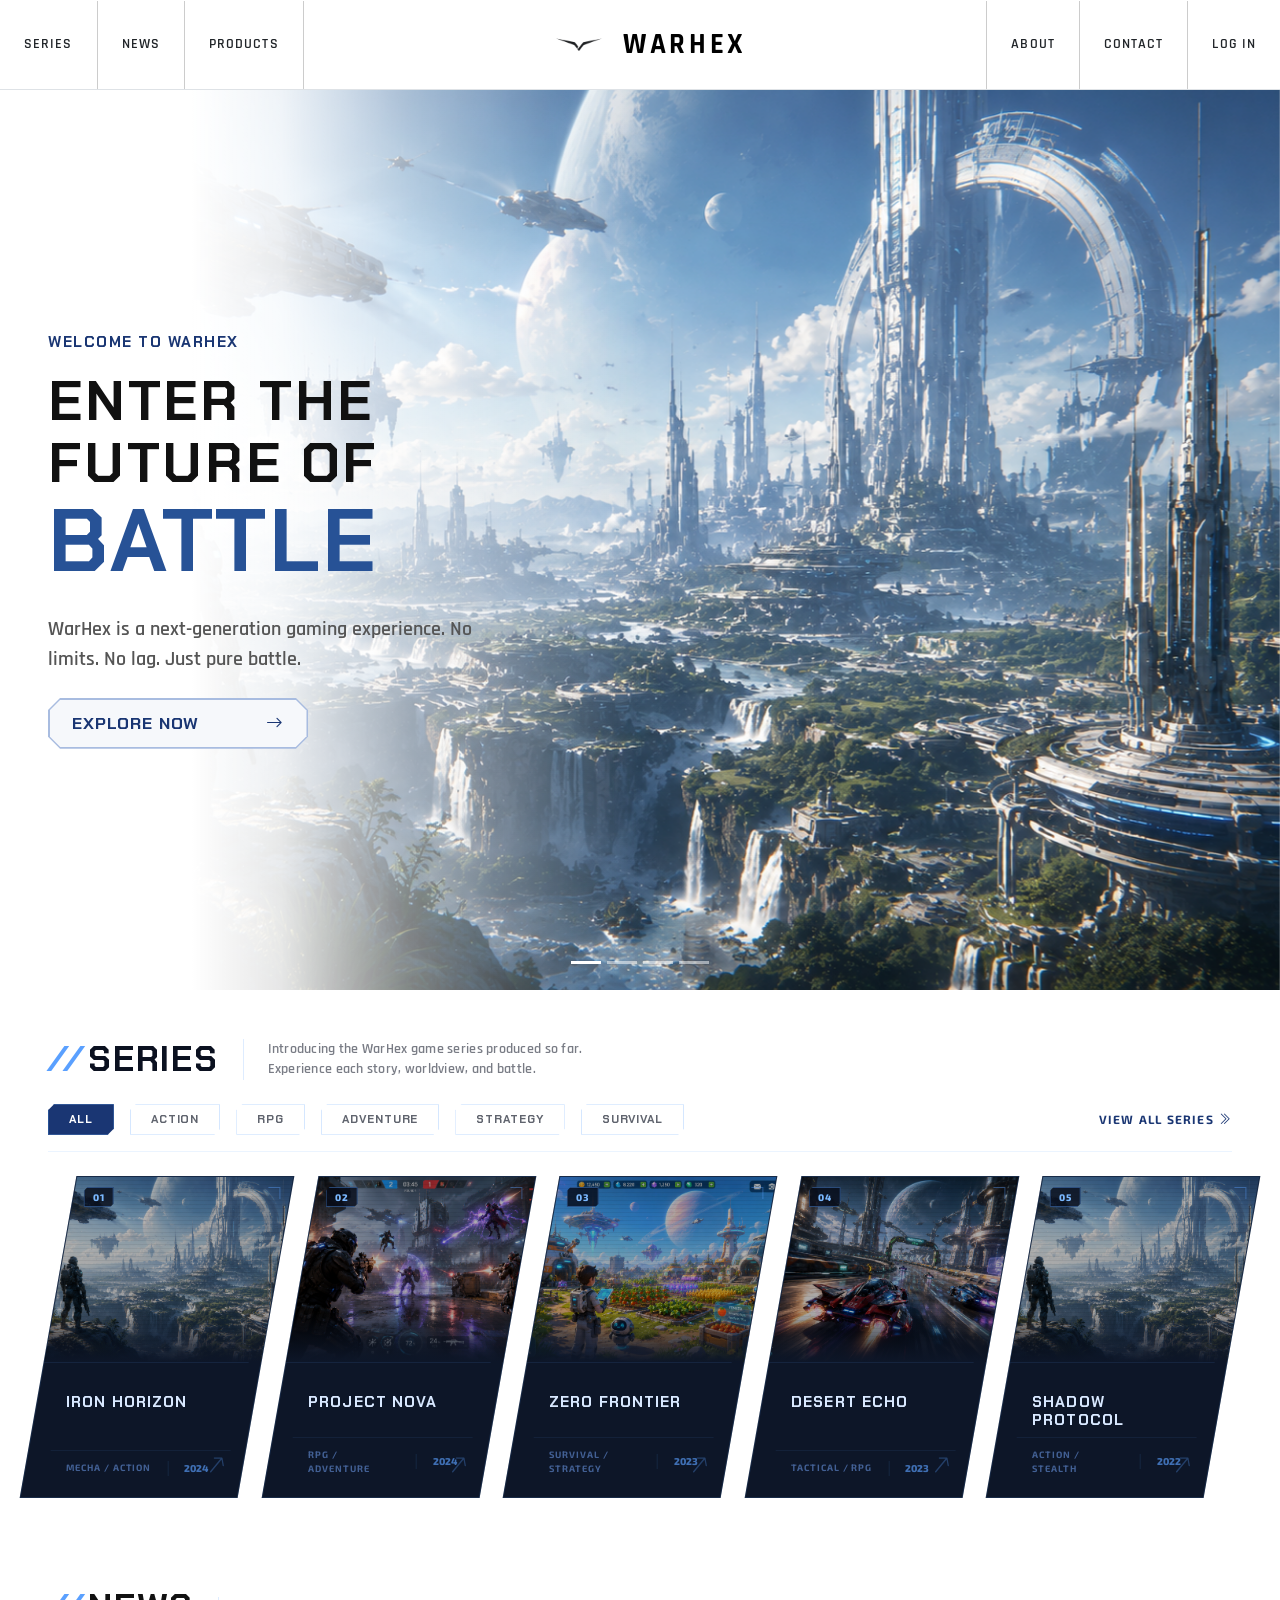
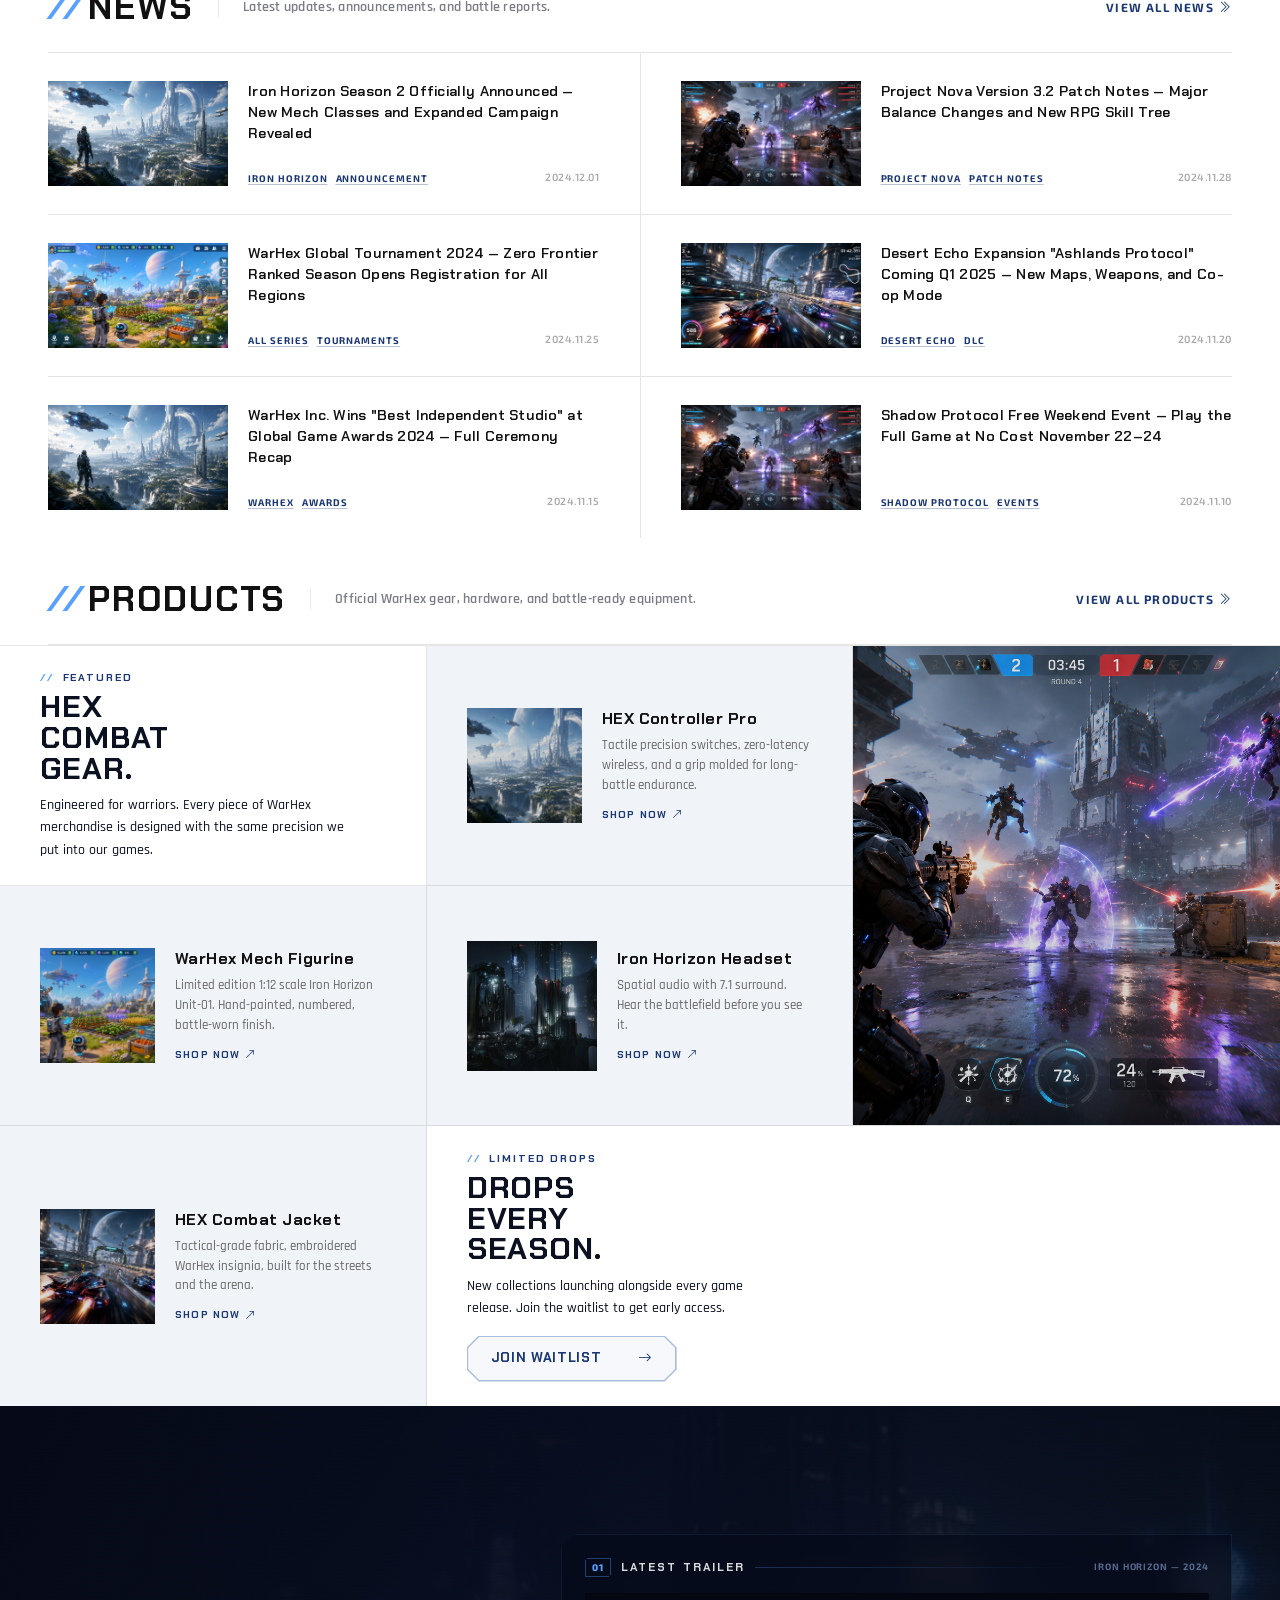
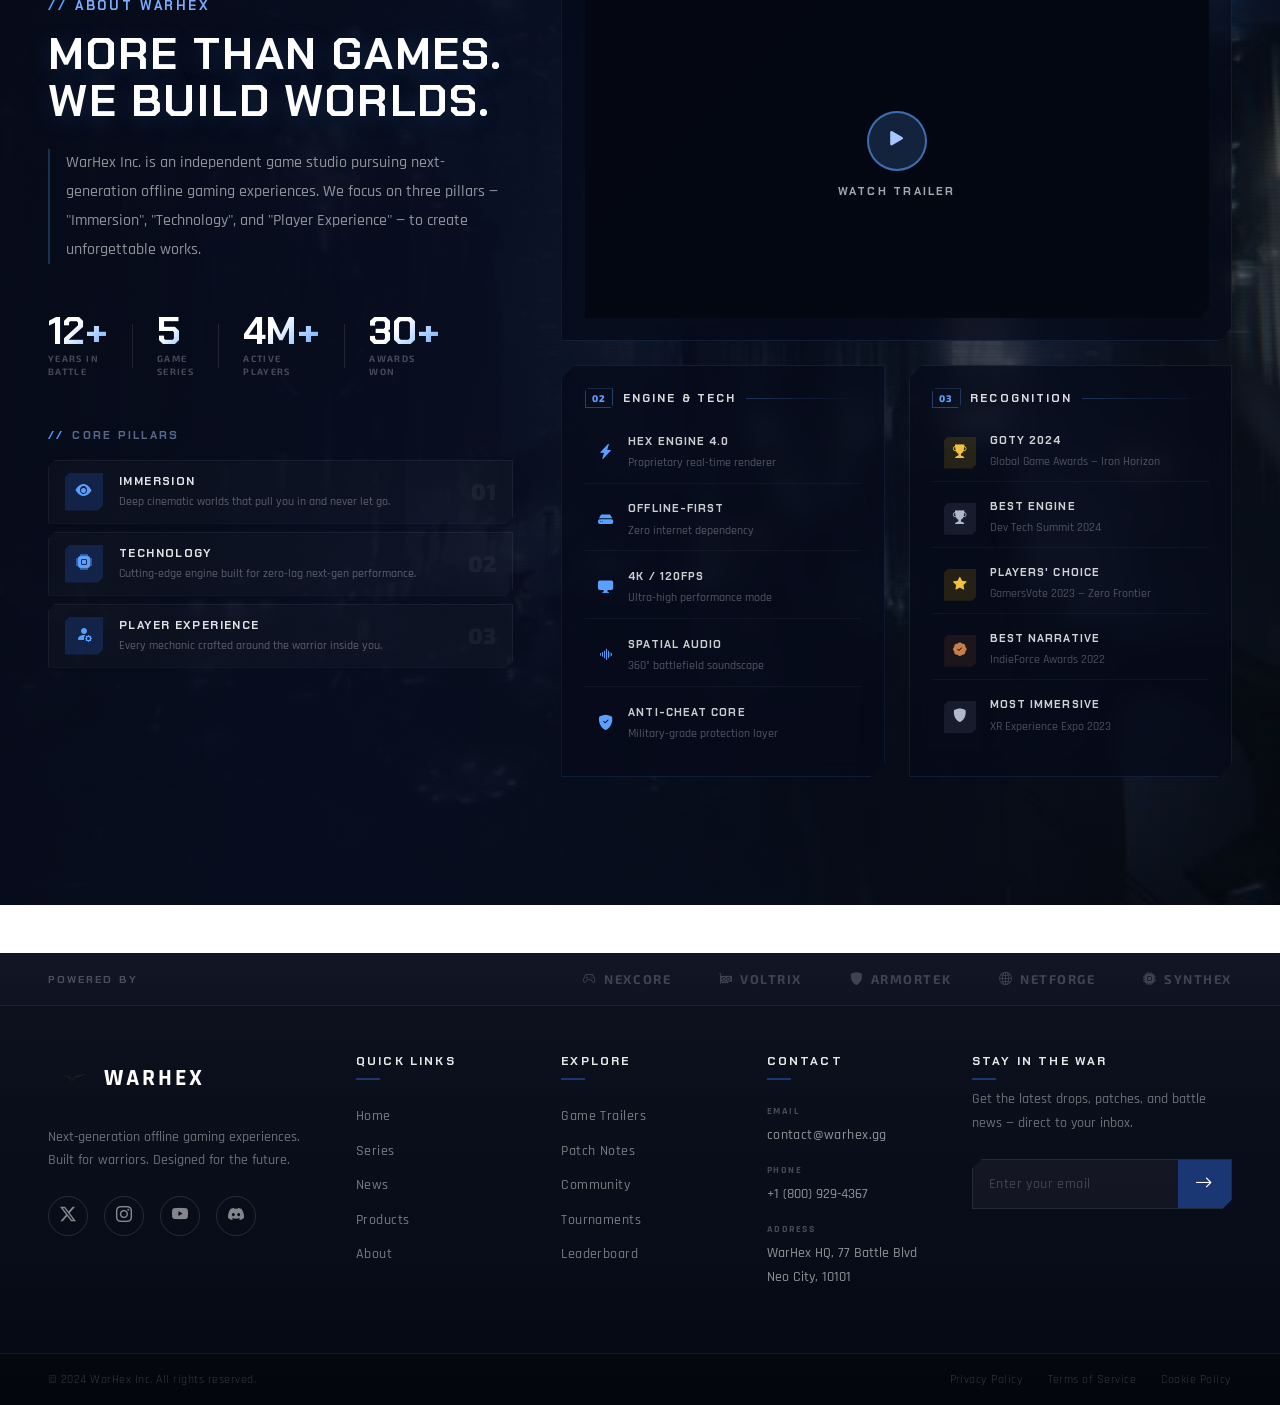
==== commit 2b6fa780: "membuat section product beserta stylenya dan menyesuaikan warna background" ====
--- a/index.html
+++ b/index.html
@@ -67,7 +67,7 @@
                 </div>
             </div>
             <div class="hero-overlay" aria-hidden="true"></div>
-            <div class="container hero-content position-absolute top-0 start-0 h-100">
+            <div class="hero-content position-absolute top-0 start-0 w-100 h-100">
                 <div class="row h-100 align-items-center">
                     <div class="col-12 col-md-8 col-lg-6">
                         <p class="hero-kicker mb-3">WELCOME TO WARHEX</p>
@@ -116,11 +116,8 @@
                         VIEW ALL SERIES <i class="bi bi-chevron-double-right"></i>
                     </a>
                 </div>
-
-                <!-- Cards Grid -->
+               
                 <div class="row row-cols-1 row-cols-md-3 row-cols-xl-5 g-4 mb-5">
-
-                    <!-- Card 1 -->
                     <div class="col">
                         <div class="card series-card h-100">
                             <div class="position-relative">
@@ -144,7 +141,6 @@
                         </div>
                     </div>
 
-                    <!-- Card 2 -->
                     <div class="col">
                         <div class="card series-card h-100">
                             <div class="position-relative">
@@ -168,7 +164,6 @@
                         </div>
                     </div>
 
-                    <!-- Card 3 -->
                     <div class="col">
                         <div class="card series-card h-100">
                             <div class="position-relative">
@@ -192,7 +187,6 @@
                         </div>
                     </div>
 
-                    <!-- Card 4 -->
                     <div class="col">
                         <div class="card series-card h-100">
                             <div class="position-relative">
@@ -216,7 +210,6 @@
                         </div>
                     </div>
 
-                    <!-- Card 5 -->
                     <div class="col">
                         <div class="card series-card h-100">
                             <div class="position-relative">
@@ -246,8 +239,6 @@
             <!-- News Section -->
             <section id="news" class="news-section">
                 <div class="container-fluid px-5">
-
-                    <!-- Section header -->
                     <div class="d-flex align-items-center justify-content-between mb-0 pb-4 news-header-row">
                         <div class="d-flex align-items-center gap-4">
                             <h2 class="news-section-title mb-0 d-flex align-items-center">
@@ -262,12 +253,8 @@
                         </a>
                     </div>
 
-                    <!-- News grid -->
                     <div class="news-grid">
-
-                        <!-- Row 1 -->
                         <div class="news-row">
-                            <!-- Item 1 -->
                             <div class="news-item">
                                 <a href="#" class="news-thumb-link">
                                     <img src="assets/WarHex1.png" alt="Iron Horizon Update" class="news-thumb">
@@ -287,8 +274,6 @@
                             </div>
 
                             <div class="news-col-divider"></div>
-
-                            <!-- Item 2 -->
                             <div class="news-item">
                                 <a href="#" class="news-thumb-link">
                                     <img src="assets/WarHex2.png" alt="Project Nova" class="news-thumb">
@@ -309,10 +294,7 @@
                         </div>
 
                         <div class="news-row-divider"></div>
-
-                        <!-- Row 2 -->
                         <div class="news-row">
-                            <!-- Item 3 -->
                             <div class="news-item">
                                 <a href="#" class="news-thumb-link">
                                     <img src="assets/WarHex3.png" alt="Zero Frontier" class="news-thumb">
@@ -332,8 +314,6 @@
                             </div>
 
                             <div class="news-col-divider"></div>
-
-                            <!-- Item 4 -->
                             <div class="news-item">
                                 <a href="#" class="news-thumb-link">
                                     <img src="assets/WarHex4.png" alt="Desert Echo" class="news-thumb">
@@ -354,10 +334,7 @@
                         </div>
 
                         <div class="news-row-divider"></div>
-
-                        <!-- Row 3 -->
                         <div class="news-row">
-                            <!-- Item 5 -->
                             <div class="news-item">
                                 <a href="#" class="news-thumb-link">
                                     <img src="assets/WarHex1.png" alt="WarHex Awards" class="news-thumb">
@@ -378,7 +355,6 @@
 
                             <div class="news-col-divider"></div>
 
-                            <!-- Item 6 -->
                             <div class="news-item">
                                 <a href="#" class="news-thumb-link">
                                     <img src="assets/WarHex2.png" alt="Shadow Protocol" class="news-thumb">
@@ -397,12 +373,92 @@
                                 </div>
                             </div>
                         </div>
-
-                    </div>
-                    <!-- end news-grid -->
-
+                    </div>
                 </div>
             </section>
+
+            <!-- Products Section -->
+<section id="products" class="products-section">
+
+    <div class="container-fluid px-5">
+        <div class="d-flex align-items-center justify-content-between pb-4 news-header-row">
+            <div class="d-flex align-items-center gap-4">
+                <h2 class="news-section-title mb-0 d-flex align-items-center">
+                    <span class="series-slash me-2">//</span> PRODUCTS
+                </h2>
+                <div class="series-desc border-start ps-4">
+                    <p class="mb-0 small fw-semibold">Official WarHex gear, hardware, and battle-ready equipment.</p>
+                </div>
+            </div>
+            <a href="#" class="view-all text-decoration-none fw-bold d-flex align-items-center gap-1">
+                VIEW ALL PRODUCTS <i class="bi bi-chevron-double-right"></i>
+            </a>
+        </div>
+    </div>
+
+    <div class="products-bento">
+        <div class="prod-cell prod-cell--a prod-cell--text">
+            <div>
+                <p class="prod-kicker"><span class="about-slash me-1">//</span> FEATURED</p>
+                <h3 class="prod-big-title">HEX<br>COMBAT<br>GEAR.</h3>
+                <p class="prod-big-desc">Engineered for warriors. Every piece of WarHex merchandise is designed with the same precision we put into our games.</p>
+            </div>
+        </div>
+
+        <div class="prod-cell prod-cell--b">
+            <img src="assets/WarHex1.png" alt="HEX Controller Pro" class="prod-img--sm">
+            <div class="prod-info">
+                <h4 class="prod-title">HEX Controller Pro</h4>
+                <p class="prod-desc">Tactile precision switches, zero-latency wireless, and a grip molded for long-battle endurance.</p>
+                <a href="#" class="prod-link">SHOP NOW <i class="bi bi-arrow-up-right"></i></a>
+            </div>
+        </div>
+
+        <div class="prod-cell prod-cell--c prod-cell--imgfull">
+            <img src="assets/WarHex2.png" alt="Featured Product" class="prod-img--cover">
+        </div>
+
+        <div class="prod-cell prod-cell--d prod-cell--reverse">
+            <div class="prod-info">
+                <h4 class="prod-title">WarHex Mech Figurine</h4>
+                <p class="prod-desc">Limited edition 1:12 scale Iron Horizon Unit-01. Hand-painted, numbered, battle-worn finish.</p>
+                <a href="#" class="prod-link">SHOP NOW <i class="bi bi-arrow-up-right"></i></a>
+            </div>
+            <img src="assets/WarHex3.png" alt="Mech Figurine" class="prod-img--sm">
+        </div>
+
+        <div class="prod-cell prod-cell--e">
+            <img src="assets/WarHex5.jpg" alt="Iron Horizon Headset" class="prod-img--sm" style="width:130px;height:130px;">
+            <div class="prod-info">
+                <h4 class="prod-title">Iron Horizon Headset</h4>
+                <p class="prod-desc">Spatial audio with 7.1 surround. Hear the battlefield before you see it.</p>
+                <a href="#" class="prod-link">SHOP NOW <i class="bi bi-arrow-up-right"></i></a>
+            </div>
+        </div>
+
+        <div class="prod-cell prod-cell--f">
+            <img src="assets/WarHex4.png" alt="HEX Combat Jacket" class="prod-img--sm">
+            <div class="prod-info">
+                <h4 class="prod-title">HEX Combat Jacket</h4>
+                <p class="prod-desc">Tactical-grade fabric, embroidered WarHex insignia, built for the streets and the arena.</p>
+                <a href="#" class="prod-link">SHOP NOW <i class="bi bi-arrow-up-right"></i></a>
+            </div>
+        </div>
+
+        <div class="prod-cell prod-cell--g prod-cell--text prod-cell--drops">
+            <div>
+                <p class="prod-kicker"><span class="about-slash me-1">//</span> LIMITED DROPS</p>
+                <h3 class="prod-big-title">DROPS<br>EVERY<br>SEASON.</h3>
+                <p class="prod-big-desc">New collections launching alongside every game release. Join the waitlist to get early access.</p>
+                <a href="#" class="btn hero-button d-inline-flex align-items-center justify-content-between mt-3" style="width:210px;font-size:.85rem;">
+                    <span>JOIN WAITLIST</span>
+                    <i class="bi bi-arrow-right"></i>
+                </a>
+            </div>
+        </div>
+
+    </div>
+</section>
 
             <!-- About Section -->
             <section id="about" class="about-section position-relative">
@@ -415,7 +471,6 @@
                 <div class="container-fluid px-5 position-relative" style="z-index:2;">
                     <div class="row g-5 align-items-stretch py-5">
 
-                        <!-- Left -->
                         <div class="col-12 col-lg-5 d-flex flex-column justify-content-center">
                             <p class="about-kicker mb-3">
                                 <span class="about-slash me-2">//</span> ABOUT WARHEX
@@ -480,7 +535,6 @@
                             </div>
                         </div>
 
-                        <!-- Right -->
                         <div class="col-12 col-lg-7 d-flex flex-column gap-4 justify-content-center">
                             <div class="about-right-panel">
                                 <div class="about-panel-header">
@@ -490,7 +544,7 @@
                                     <span class="about-panel-badge">IRON HORIZON — 2024</span>
                                 </div>
                                 <div class="about-video-wrap">
-                                    <iframe src="https://www.youtube.com/embed/dQw4w9WgXcQ"
+                                    <iframe src="https://youtu.be/IUjitZVdWqg?si=9_wavaLPeZ9G3SkB"
                                         title="WarHex Iron Horizon Trailer" frameborder="0"
                                         allow="accelerometer; autoplay; clipboard-write; encrypted-media; gyroscope; picture-in-picture"
                                         allowfullscreen></iframe>
@@ -601,7 +655,6 @@
                 </div>
             </section>
         </section>
-
         <!-- Footer -->
         <footer id="contact" class="warhex-footer">
             <div class="footer-logos-bar">
--- a/style.css
+++ b/style.css
@@ -1,4 +1,3 @@
-/* ===== BASE ===== */
 html, body {
   margin: 0;
   padding: 0;
@@ -75,7 +74,7 @@
   z-index: 3;
   position: absolute;
   inset: 0;
-  padding: 3rem 1% 3rem;
+  padding: 3rem 0 3rem 3rem;
 }
 .hero-kicker {
   font-family: "Chakra Petch", sans-serif;
@@ -381,10 +380,11 @@
 
 /* ===== NEWS SECTION ===== */
 .news-section {
-  background-color: #f0f4f8;
+  background-color: #ffffff;
   font-family: "Rajdhani", sans-serif;
   padding-bottom: 0;
 }
+
 
 .news-header-row {
   border-bottom: 1px solid rgba(0,0,0,0.1);
@@ -528,6 +528,190 @@
   letter-spacing: 0.05em;
   white-space: nowrap;
   margin-left: auto;
+}
+/* ===== PRODUCTS SECTION ===== */
+.products-section {
+  background-color: #ffffff;
+  font-family: "Rajdhani", sans-serif;
+  padding-bottom: 0;
+}
+
+/* Featured (cell A & G) dibuat senada putih terang seperti section series */
+.products-section .prod-cell--a,
+.products-section .prod-cell--g {
+  background: #ffffff;
+}
+
+
+.products-bento {
+
+  width: 100%;
+  display: grid;
+  grid-template-columns: 1fr 1fr 1fr;
+  grid-template-rows: 240px 240px 280px;
+  border-top: 1px solid rgba(0,0,0,0.1);
+}
+
+/* Grid area assignment */
+.prod-cell--a { grid-area: 1 / 1 / 2 / 2; }
+.prod-cell--b { grid-area: 1 / 2 / 2 / 3; }
+.prod-cell--c { grid-area: 1 / 3 / 3 / 4; } /* span 2 baris */
+.prod-cell--d { grid-area: 2 / 1 / 3 / 2; }
+.prod-cell--e { grid-area: 2 / 2 / 3 / 3; }
+.prod-cell--f { grid-area: 3 / 1 / 4 / 2; }
+.prod-cell--g { grid-area: 3 / 2 / 4 / 4; } /* span 2 kolom */
+
+/* Base cell */
+.prod-cell {
+  border-right: 1px solid rgba(0,0,0,0.1);
+  border-bottom: 1px solid rgba(0,0,0,0.1);
+  padding: 2rem 2.5rem;
+  display: flex;
+  align-items: center;
+  gap: 1.25rem;
+  overflow: hidden;
+  background: #f0f4f8;
+  transition: background 0.2s ease;
+  position: relative;
+}
+/* Hapus border kanan pada kolom terakhir */
+.prod-cell--c,
+.prod-cell--g { border-right: none; }
+/* Hapus border bawah pada baris terakhir */
+.prod-cell--f,
+.prod-cell--g { border-bottom: none; }
+
+/* disable hover effect for featured & limited drops */
+.products-section .prod-cell--a:hover,
+.products-section .prod-cell--g:hover,
+.products-section .prod-cell--drops:hover {
+  background: inherit;
+}
+
+/* keep other prod-cell hover as-is */
+.prod-cell:hover { background: #e8eef6; }
+
+
+/* Text-only cells */
+.prod-cell--text {
+  align-items: flex-start;
+  justify-content: center;
+  flex-direction: column;
+}
+
+/* Slightly darker for contrast cells */
+.prod-cell--mid  { background: #eaeef5; }
+.prod-cell--drops { background: #e4ecf5; }
+.prod-cell--mid:hover  { background: #e0e8f2; }
+.prod-cell--drops:hover { background: #dce6f0; }
+
+/* Image fill penuh (cell C) */
+.prod-cell--imgfull {
+  padding: 0;
+}
+.prod-img--cover {
+  width: 100%;
+  height: 100%;
+  object-fit: cover;
+  display: block;
+  filter: brightness(0.88) saturate(1.1);
+  transition: transform 0.4s ease, filter 0.4s ease;
+}
+.prod-cell--imgfull:hover .prod-img--cover {
+  transform: scale(1.04);
+  filter: brightness(0.95) saturate(1.25);
+}
+
+.prod-img--sm {
+  width: 115px;
+  height: 115px;
+  object-fit: cover;
+  flex-shrink: 0;
+  filter: brightness(0.88);
+  transition: transform 0.3s ease, filter 0.3s ease;
+}
+.prod-cell:hover .prod-img--sm {
+  transform: scale(1.05);
+  filter: brightness(0.95) saturate(1.2);
+}
+
+.prod-cell--reverse { flex-direction: row-reverse; }
+.prod-info {
+  display: flex;
+  flex-direction: column;
+  gap: 0.4rem;
+  flex: 1;
+}
+
+.prod-title {
+  font-family: "Chakra Petch", sans-serif;
+  font-size: 0.98rem;
+  font-weight: 700;
+  color: #111;
+  letter-spacing: 0.03em;
+  margin: 0;
+  line-height: 1.3;
+}
+.prod-desc {
+  font-family: "Rajdhani", sans-serif;
+  font-size: 0.8rem;
+  color: #666;
+  line-height: 1.55;
+  font-weight: 500;
+  margin: 0;
+  max-width: 260px;
+}
+.prod-link {
+  font-family: "Chakra Petch", sans-serif;
+  font-size: 0.63rem;
+  font-weight: 700;
+  letter-spacing: 0.12em;
+  color: #1a3673;
+  text-decoration: none;
+  display: inline-flex;
+  align-items: center;
+  gap: 0.3rem;
+  margin-top: 0.3rem;
+  transition: gap 0.2s ease, color 0.2s ease;
+}
+.prod-link:hover { color: #275296; gap: 0.55rem; }
+
+.prod-kicker {
+  font-family: "Chakra Petch", sans-serif;
+  font-size: 0.65rem;
+  font-weight: 700;
+  letter-spacing: 0.18em;
+  color: #1a3673;
+  margin: 0 0 0.4rem;
+}
+
+.products-section .prod-cell--a,
+.products-section .prod-cell--g {
+  color: #0b1120;
+}
+
+.products-section .prod-big-title,
+.products-section .prod-big-desc {
+  color: #0b1120;
+}
+
+.prod-big-title {
+  font-family: "Chakra Petch", sans-serif;
+  font-size: clamp(1.8rem, 2.4vw, 2.8rem);
+  font-weight: 900;
+  color: #111;
+  line-height: 1.0;
+  letter-spacing: 0.03em;
+  margin: 0 0 0.6rem;
+}
+.prod-big-desc {
+  font-family: "Rajdhani", sans-serif;
+  font-size: 0.85rem;
+  color: #666;
+  line-height: 1.65;
+  font-weight: 500;
+  max-width: 320px;
+  margin: 0;
 }
 
 /* ===== ABOUT SECTION ===== */
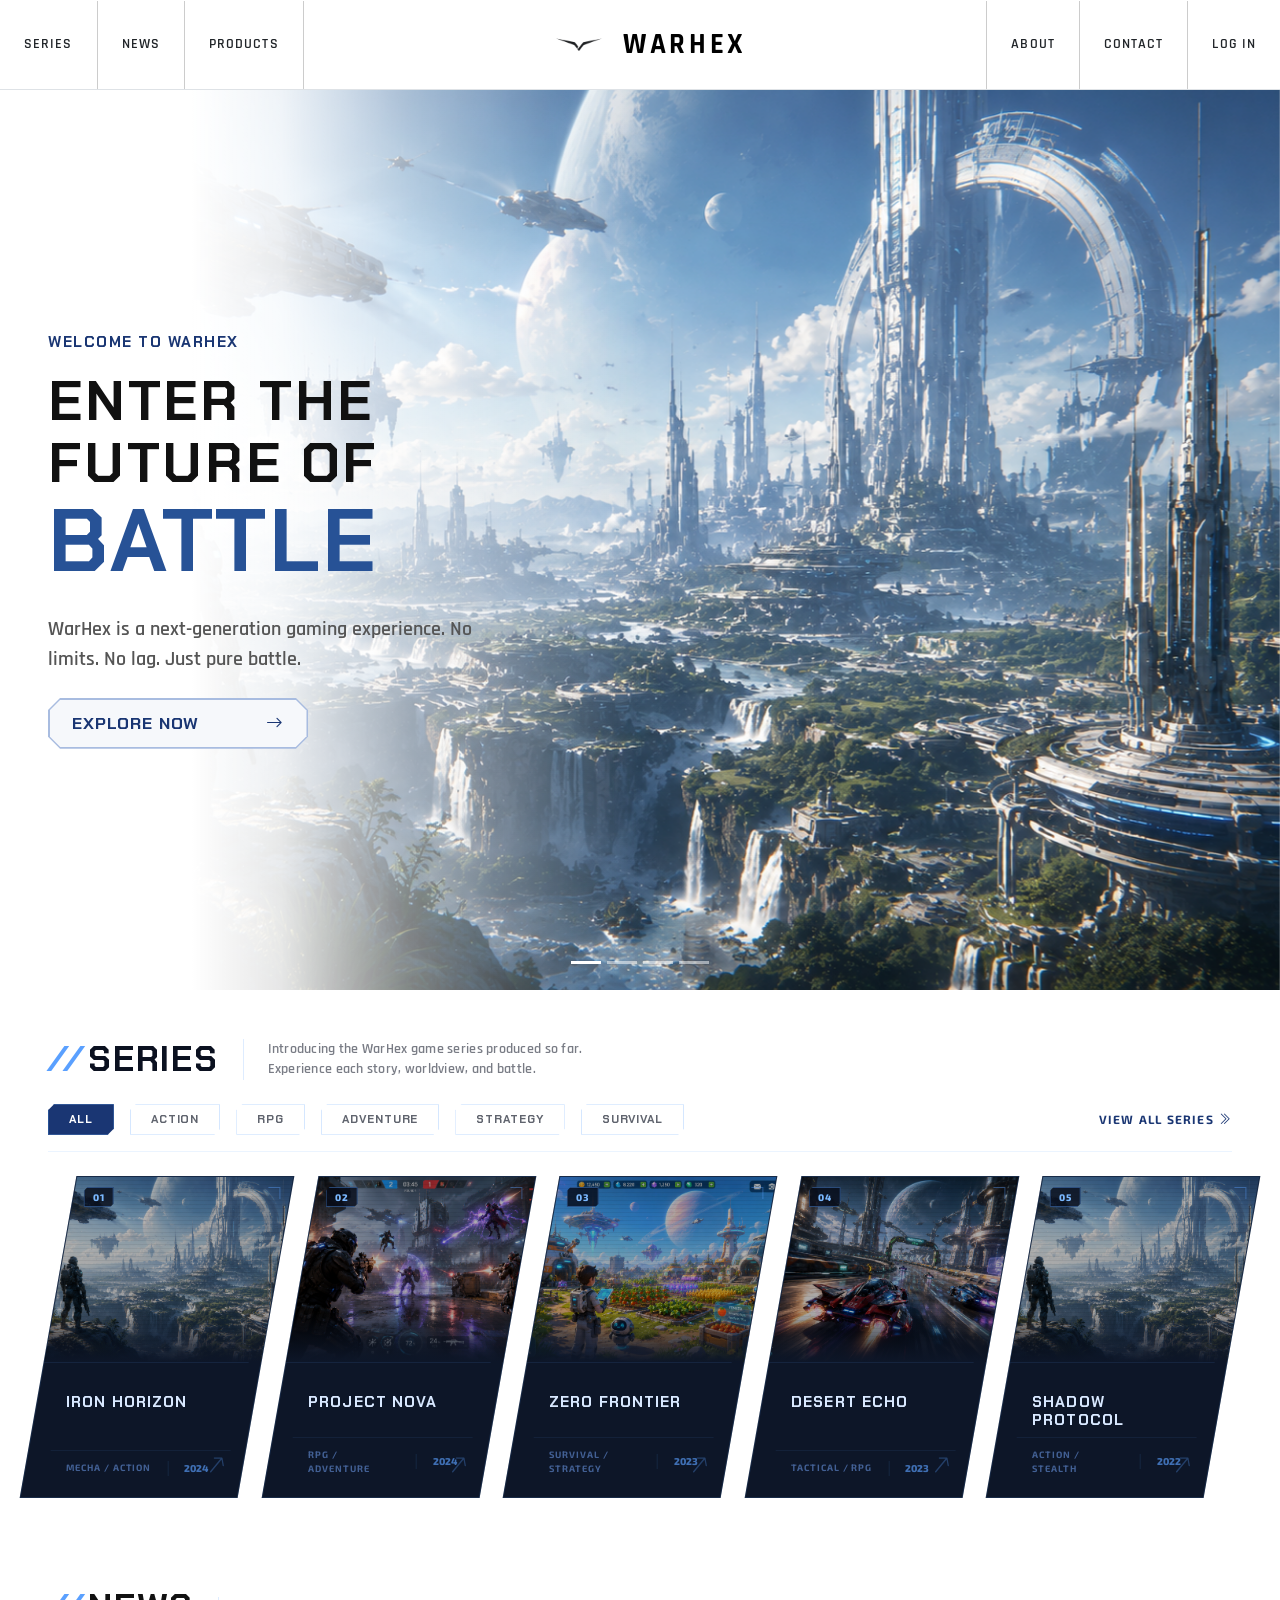
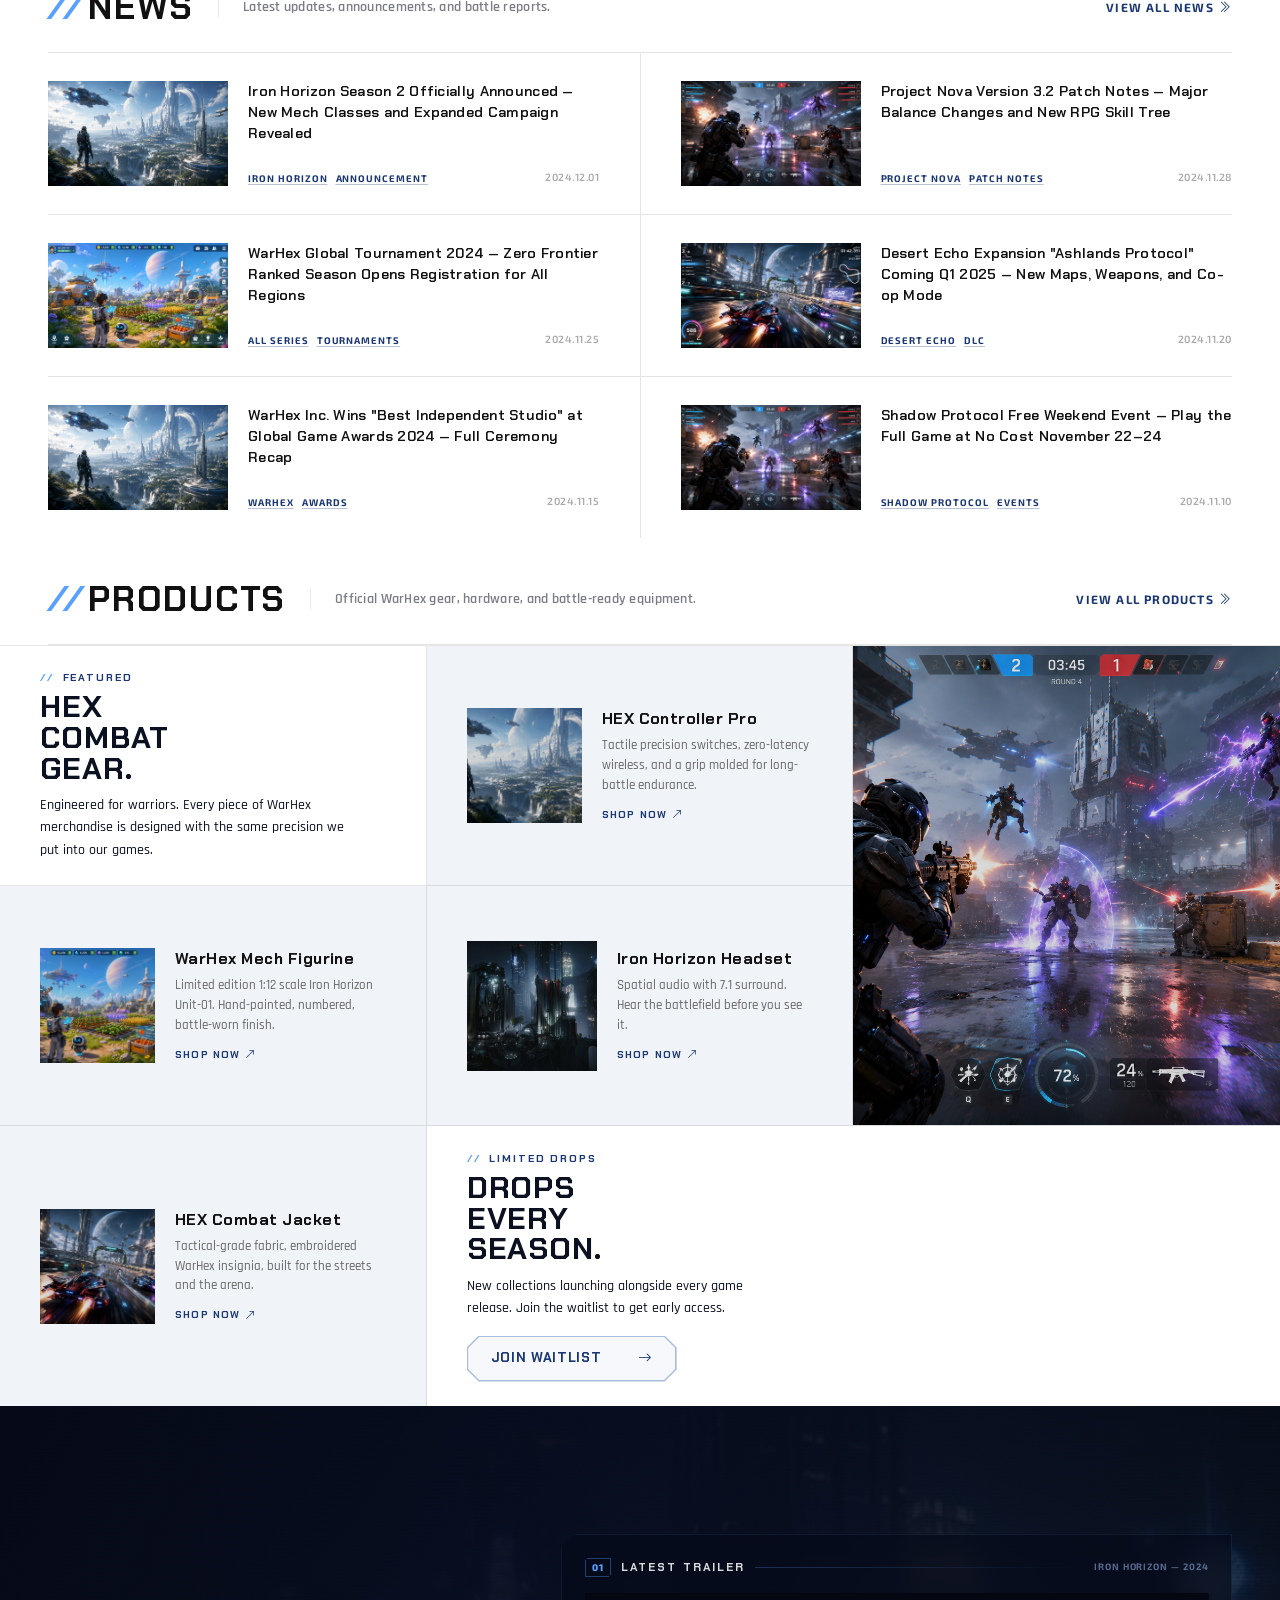
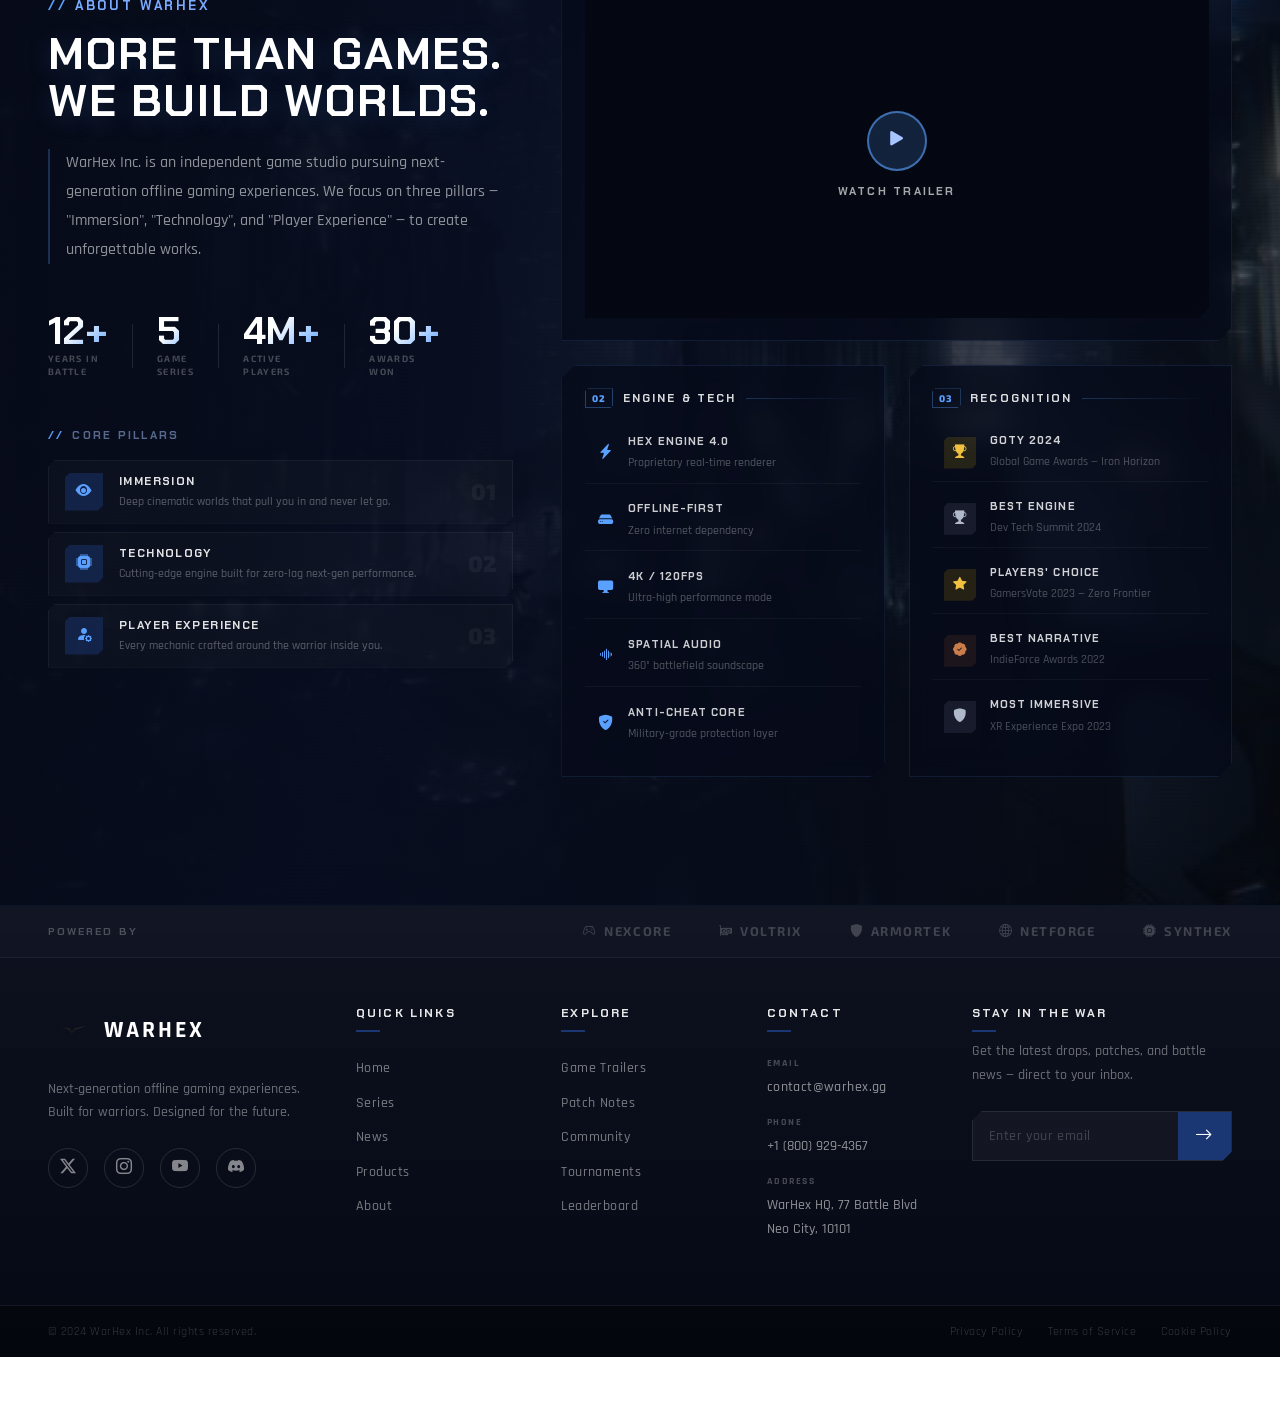
==== commit b12b45ae: "membuat fitur login fullpage" ====
--- a/index.html
+++ b/index.html
@@ -33,7 +33,7 @@
                     <li class="nav-item"><span class="warhex-sep" aria-hidden="true"></span></li>
                     <li class="nav-item"><a class="nav-link px-2 text-dark" href="#contact">CONTACT</a></li>
                     <li class="nav-item"><span class="warhex-sep" aria-hidden="true"></span></li>
-                    <li class="nav-item"><a class="nav-link px-2 text-dark" href="#login">LOG IN</a></li>
+                    <li class="nav-item"><a class="nav-link px-2 text-dark" href="#" onclick="openLogin(); return false;">LOG IN</a></li>
                 </ul>
             </div>
         </div>
@@ -654,8 +654,8 @@
                     </div>
                 </div>
             </section>
-        </section>
         <!-- Footer -->
+
         <footer id="contact" class="warhex-footer">
             <div class="footer-logos-bar">
                 <div class="container-fluid px-5">
@@ -749,7 +749,95 @@
             </div>
         </footer>
     </main>
-
-    <script src="https://cdn.jsdelivr.net/npm/bootstrap@5.3.0/dist/js/bootstrap.bundle.min.js"></script>
+    <!--Login-->
+<div class="login-overlay" id="loginOverlay">
+    <button class="login-close" onclick="closeLogin()" aria-label="Close">
+        <i class="bi bi-x-lg"></i>
+    </button>
+
+    <div class="login-bg-deco" aria-hidden="true">
+        <div class="login-deco-line login-deco-line--1"></div>
+        <div class="login-deco-line login-deco-line--2"></div>
+        <div class="login-deco-line login-deco-line--3"></div>
+        <div class="login-deco-grid"></div>
+    </div>
+
+    <div class="login-content">
+        <div class="login-brand-col">
+            <a href="#" class="login-brand-link">
+                <img src="assets/logoWarHex.png" alt="WarHex" class="login-brand-logo">
+                <span class="login-brand-name">WARHEX</span>
+            </a>
+            <h2 class="login-brand-title">BACK TO<br>THE<br><span>BATTLEFIELD.</span></h2>
+            <p class="login-brand-desc">Your account. Your battle history. Your glory. Log in to continue where you left off.</p>
+
+            <div class="login-stats">
+                <div class="login-stat">
+                    <span class="login-stat-num">4M+</span>
+                    <span class="login-stat-label">WARRIORS ONLINE</span>
+                </div>
+                <div class="login-stat-sep"></div>
+                <div class="login-stat">
+                    <span class="login-stat-num">5</span>
+                    <span class="login-stat-label">ACTIVE SERIES</span>
+                </div>
+                <div class="login-stat-sep"></div>
+                <div class="login-stat">
+                    <span class="login-stat-num">24/7</span>
+                    <span class="login-stat-label">BATTLE READY</span>
+                </div>
+            </div>
+        </div>
+
+        <div class="login-form-col">
+            <div class="login-panel">
+                <div class="login-panel-header">
+                    <span class="login-panel-tag">AUTH</span>
+                    <span class="login-panel-title">WARRIOR LOGIN</span>
+                    <span class="login-panel-line"></span>
+                </div>
+
+                <p class="login-welcome">Welcome back, warrior. Enter your credentials to access your account.</p>
+
+                <div class="login-form">
+                    <div class="login-field">
+                        <label class="login-label">EMAIL ADDRESS</label>
+                        <div class="login-input-wrap">
+                            <i class="bi bi-envelope-fill login-input-icon"></i>
+                            <input type="email" class="login-input" placeholder="warrior@warhex.gg">
+                        </div>
+                    </div>
+
+                    <div class="login-field">
+                        <div class="d-flex justify-content-between align-items-center mb-2">
+                            <label class="login-label mb-0">PASSWORD</label>
+                            <a href="#" class="login-forgot">FORGOT PASSWORD?</a>
+                        </div>
+                        <div class="login-input-wrap">
+                            <i class="bi bi-lock-fill login-input-icon"></i>
+                            <input type="password" class="login-input" placeholder="••••••••••••" id="loginPassword">
+                            <button class="login-eye-btn" onclick="togglePassword()" type="button" aria-label="Toggle password">
+                                <i class="bi bi-eye-fill" id="eyeIcon"></i>
+                            </button>
+                        </div>
+                    </div>
+
+                    <button class="login-submit">
+                        <span>ENTER THE BATTLEFIELD</span>
+                        <i class="bi bi-arrow-right"></i>
+                    </button>
+
+                    <p class="login-register-text">
+                        No account yet?
+                        <a href="#" class="login-register-link">CREATE ONE HERE</a>
+                    </p>
+
+                </div>
+            </div>
+        </div>
+    </div>
+</div>
+ <script src="https://cdn.jsdelivr.net/npm/bootstrap@5.3.0/dist/js/bootstrap.bundle.min.js"></script>
+ <script src="script.js"></script>
 </body>
 </html>
--- a/style.css
+++ b/style.css
@@ -719,7 +719,11 @@
   position: relative;
   overflow: hidden;
   padding: 5rem 0;
-}
+  margin-bottom: 0 !important;
+}
+
+
+
 .about-bg {
   position: absolute;
   inset: 0;
@@ -1135,4 +1139,348 @@
   letter-spacing: 0.04em;
   transition: color 0.2s ease;
 }
-.footer-bottom-link:hover { color: rgba(255,255,255,0.6); }+.footer-bottom-link:hover { color: rgba(255,255,255,0.6); }
+
+/* ===== LOGIN OVERLAY ===== */
+.login-overlay {
+  position: fixed;
+  inset: 0;
+  z-index: 9999;
+  background: #060a18;
+  display: flex;
+  align-items: stretch;
+  opacity: 0;
+  pointer-events: none;
+  transition: opacity 0.4s ease;
+  overflow: hidden;
+}
+.login-overlay.is-open {
+  opacity: 1;
+  pointer-events: all;
+}
+
+/* Background dekoratif */
+.login-bg-deco {
+  position: absolute;
+  inset: 0;
+  pointer-events: none;
+  z-index: 0;
+  overflow: hidden;
+}
+.login-deco-line {
+  position: absolute;
+  background: linear-gradient(to bottom, transparent, rgba(90,160,255,0.12), transparent);
+  width: 1px;
+  height: 100%;
+  top: 0;
+}
+.login-deco-line--1 { left: 33.33%; }
+.login-deco-line--2 { left: 50%; opacity: 0.5; }
+.login-deco-line--3 { left: 66.66%; }
+.login-deco-grid {
+  position: absolute;
+  inset: 0;
+  background-image: repeating-linear-gradient(
+    to bottom,
+    transparent 0px, transparent 3px,
+    rgba(0,0,0,0.08) 3px, rgba(0,0,0,0.08) 4px
+  );
+}
+
+/* Close button */
+.login-close {
+  position: absolute;
+  top: 1.5rem;
+  right: 2rem;
+  z-index: 10;
+  background: rgba(255,255,255,0.05);
+  border: 1px solid rgba(255,255,255,0.1);
+  color: rgba(255,255,255,0.5);
+  width: 44px;
+  height: 44px;
+  display: flex;
+  align-items: center;
+  justify-content: center;
+  font-size: 1.1rem;
+  cursor: pointer;
+  transition: all 0.2s ease;
+  clip-path: polygon(6px 0, 100% 0, 100% calc(100% - 6px), calc(100% - 6px) 100%, 0 100%, 0 6px);
+}
+.login-close:hover {
+  background: rgba(90,160,255,0.12);
+  border-color: rgba(90,160,255,0.4);
+  color: #fff;
+}
+
+/* Layout kiri-kanan */
+.login-content {
+  position: relative;
+  z-index: 1;
+  display: grid;
+  grid-template-columns: 1fr 1fr;
+  width: 100%;
+  height: 100%;
+}
+
+/* ===== KIRI: Branding ===== */
+.login-brand-col {
+  display: flex;
+  flex-direction: column;
+  justify-content: center;
+  padding: 4rem 4rem 4rem 5rem;
+  border-right: 1px solid rgba(90,160,255,0.1);
+  position: relative;
+  background: linear-gradient(135deg, rgba(6,10,24,1) 0%, rgba(10,18,42,0.95) 100%);
+}
+.login-brand-link {
+  display: inline-flex;
+  align-items: center;
+  gap: 0.75rem;
+  text-decoration: none;
+  margin-bottom: 3rem;
+}
+.login-brand-logo {
+  width: 48px;
+  height: 48px;
+  object-fit: contain;
+}
+.login-brand-name {
+  font-family: "Rajdhani", sans-serif;
+  font-size: 1.5rem;
+  font-weight: 900;
+  letter-spacing: 0.13em;
+  color: #fff;
+}
+.login-brand-title {
+  font-family: "Chakra Petch", sans-serif;
+  font-weight: 900;
+  font-size: clamp(2.8rem, 4vw, 4.5rem);
+  line-height: 1.0;
+  letter-spacing: 0.04em;
+  color: #fff;
+  margin: 0 0 1.5rem;
+}
+.login-brand-title span {
+  background: linear-gradient(90deg, #5aa0ff, #a8c5ff);
+  -webkit-background-clip: text;
+  background-clip: text;
+  -webkit-text-fill-color: transparent;
+  display: block;
+}
+.login-brand-desc {
+  font-family: "Rajdhani", sans-serif;
+  font-size: 1rem;
+  color: rgba(255,255,255,0.45);
+  line-height: 1.75;
+  font-weight: 500;
+  max-width: 380px;
+  margin: 0 0 3rem;
+  border-left: 2px solid rgba(90,160,255,0.25);
+  padding-left: 1rem;
+}
+
+/* Stats dekoratif */
+.login-stats {
+  display: flex;
+  align-items: center;
+  gap: 1.5rem;
+}
+.login-stat {
+  display: flex;
+  flex-direction: column;
+  gap: 0.15rem;
+}
+.login-stat-num {
+  font-family: "Chakra Petch", sans-serif;
+  font-size: 1.8rem;
+  font-weight: 900;
+  line-height: 1;
+  background: linear-gradient(135deg, #fff 40%, #5aa0ff 100%);
+  -webkit-background-clip: text;
+  background-clip: text;
+  -webkit-text-fill-color: transparent;
+}
+.login-stat-label {
+  font-family: "Exo 2", sans-serif;
+  font-size: 0.55rem;
+  font-weight: 700;
+  letter-spacing: 0.15em;
+  color: rgba(255,255,255,0.25);
+  text-transform: uppercase;
+}
+.login-stat-sep {
+  width: 1px;
+  height: 40px;
+  background: rgba(255,255,255,0.1);
+  align-self: center;
+}
+
+/* ===== KANAN: Form ===== */
+.login-form-col {
+  display: flex;
+  align-items: center;
+  justify-content: center;
+  padding: 4rem;
+  background: rgba(8,14,33,0.6);
+}
+.login-panel {
+  width: 100%;
+  max-width: 420px;
+}
+
+.login-panel-header {
+  display: flex;
+  align-items: center;
+  gap: 0.6rem;
+  margin-bottom: 1.5rem;
+}
+.login-panel-tag {
+  font-family: "Exo 2", sans-serif;
+  font-size: 0.58rem;
+  font-weight: 800;
+  color: #5aa0ff;
+  letter-spacing: 0.1em;
+  border: 1px solid rgba(90,160,255,0.35);
+  padding: 0.1rem 0.45rem;
+  clip-path: polygon(3px 0,100% 0,100% calc(100% - 3px),calc(100% - 3px) 100%,0 100%,0 3px);
+}
+.login-panel-title {
+  font-family: "Chakra Petch", sans-serif;
+  font-size: 0.75rem;
+  font-weight: 700;
+  letter-spacing: 0.18em;
+  color: rgba(255,255,255,0.85);
+}
+.login-panel-line {
+  flex: 1;
+  height: 1px;
+  background: linear-gradient(to right, rgba(90,160,255,0.25), transparent);
+}
+
+.login-welcome {
+  font-family: "Rajdhani", sans-serif;
+  font-size: 0.88rem;
+  color: rgba(255,255,255,0.4);
+  font-weight: 500;
+  line-height: 1.6;
+  margin-bottom: 2rem;
+}
+
+.login-form {
+  display: flex;
+  flex-direction: column;
+  gap: 1.25rem;
+}
+.login-field {
+  display: flex;
+  flex-direction: column;
+}
+.login-label {
+  font-family: "Chakra Petch", sans-serif;
+  font-size: 0.62rem;
+  font-weight: 700;
+  letter-spacing: 0.15em;
+  color: rgba(255,255,255,0.45);
+  margin-bottom: 0.5rem;
+  display: block;
+}
+.login-input-wrap {
+  position: relative;
+  display: flex;
+  align-items: center;
+}
+.login-input-icon {
+  position: absolute;
+  left: 1rem;
+  color: rgba(90,160,255,0.5);
+  font-size: 0.85rem;
+  pointer-events: none;
+  z-index: 1;
+}
+.login-input {
+  width: 100%;
+  background: rgba(255,255,255,0.04);
+  border: 1px solid rgba(90,160,255,0.15);
+  outline: none;
+  padding: 0.85rem 1rem 0.85rem 2.75rem;
+  font-family: "Rajdhani", sans-serif;
+  font-size: 0.92rem;
+  color: rgba(255,255,255,0.85);
+  font-weight: 500;
+  letter-spacing: 0.03em;
+  transition: border-color 0.2s ease, background 0.2s ease;
+  clip-path: polygon(8px 0, 100% 0, 100% calc(100% - 8px), calc(100% - 8px) 100%, 0 100%, 0 8px);
+}
+.login-input::placeholder {
+  color: rgba(255,255,255,0.18);
+}
+.login-input:focus {
+  border-color: rgba(90,160,255,0.5);
+  background: rgba(90,160,255,0.05);
+}
+
+.login-eye-btn {
+  position: absolute;
+  right: 1rem;
+  background: none;
+  border: none;
+  color: rgba(255,255,255,0.25);
+  font-size: 0.9rem;
+  cursor: pointer;
+  padding: 0;
+  transition: color 0.2s ease;
+}
+.login-eye-btn:hover { color: rgba(255,255,255,0.6); }
+
+.login-forgot {
+  font-family: "Chakra Petch", sans-serif;
+  font-size: 0.58rem;
+  font-weight: 700;
+  letter-spacing: 0.1em;
+  color: rgba(90,160,255,0.6);
+  text-decoration: none;
+  transition: color 0.2s ease;
+}
+.login-forgot:hover { color: #5aa0ff; }
+
+.login-submit {
+  width: 100%;
+  background: #1a3673;
+  border: none;
+  padding: 1rem 1.5rem;
+  font-family: "Chakra Petch", sans-serif;
+  font-size: 0.88rem;
+  font-weight: 700;
+  letter-spacing: 0.1em;
+  color: #fff;
+  cursor: pointer;
+  display: flex;
+  align-items: center;
+  justify-content: space-between;
+  transition: background 0.25s ease, box-shadow 0.25s ease;
+  clip-path: polygon(10px 0, 100% 0, 100% calc(100% - 10px), calc(100% - 10px) 100%, 0 100%, 0 10px);
+  margin-top: 0.5rem;
+}
+.login-submit:hover {
+  background: #275296;
+  box-shadow: 0 0 24px rgba(90,160,255,0.25);
+}
+
+.login-register-text {
+  font-family: "Rajdhani", sans-serif;
+  font-size: 0.82rem;
+  color: rgba(255,255,255,0.3);
+  font-weight: 500;
+  text-align: center;
+  margin: 0;
+}
+.login-register-link {
+  font-family: "Chakra Petch", sans-serif;
+  font-size: 0.7rem;
+  font-weight: 700;
+  letter-spacing: 0.1em;
+  color: #5aa0ff;
+  text-decoration: none;
+  transition: color 0.2s ease;
+}
+.login-register-link:hover { color: #a8c5ff; }
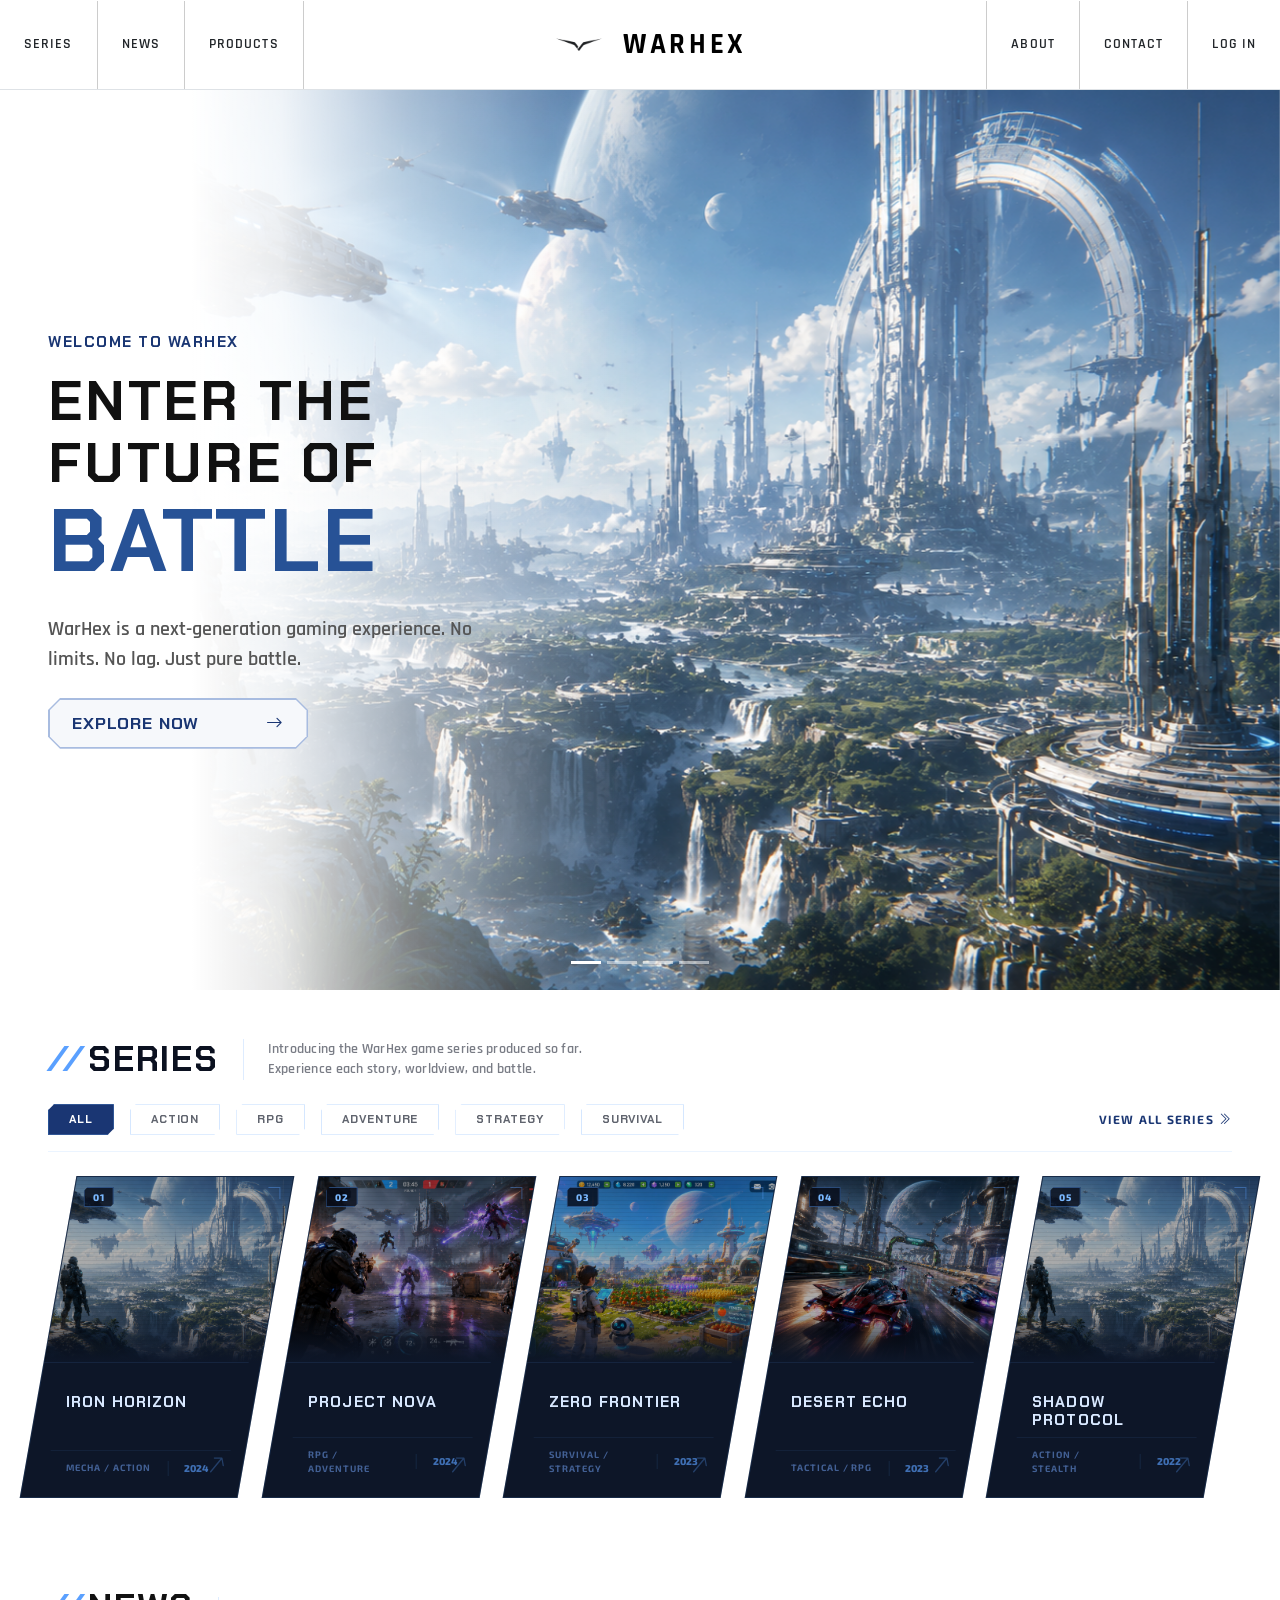
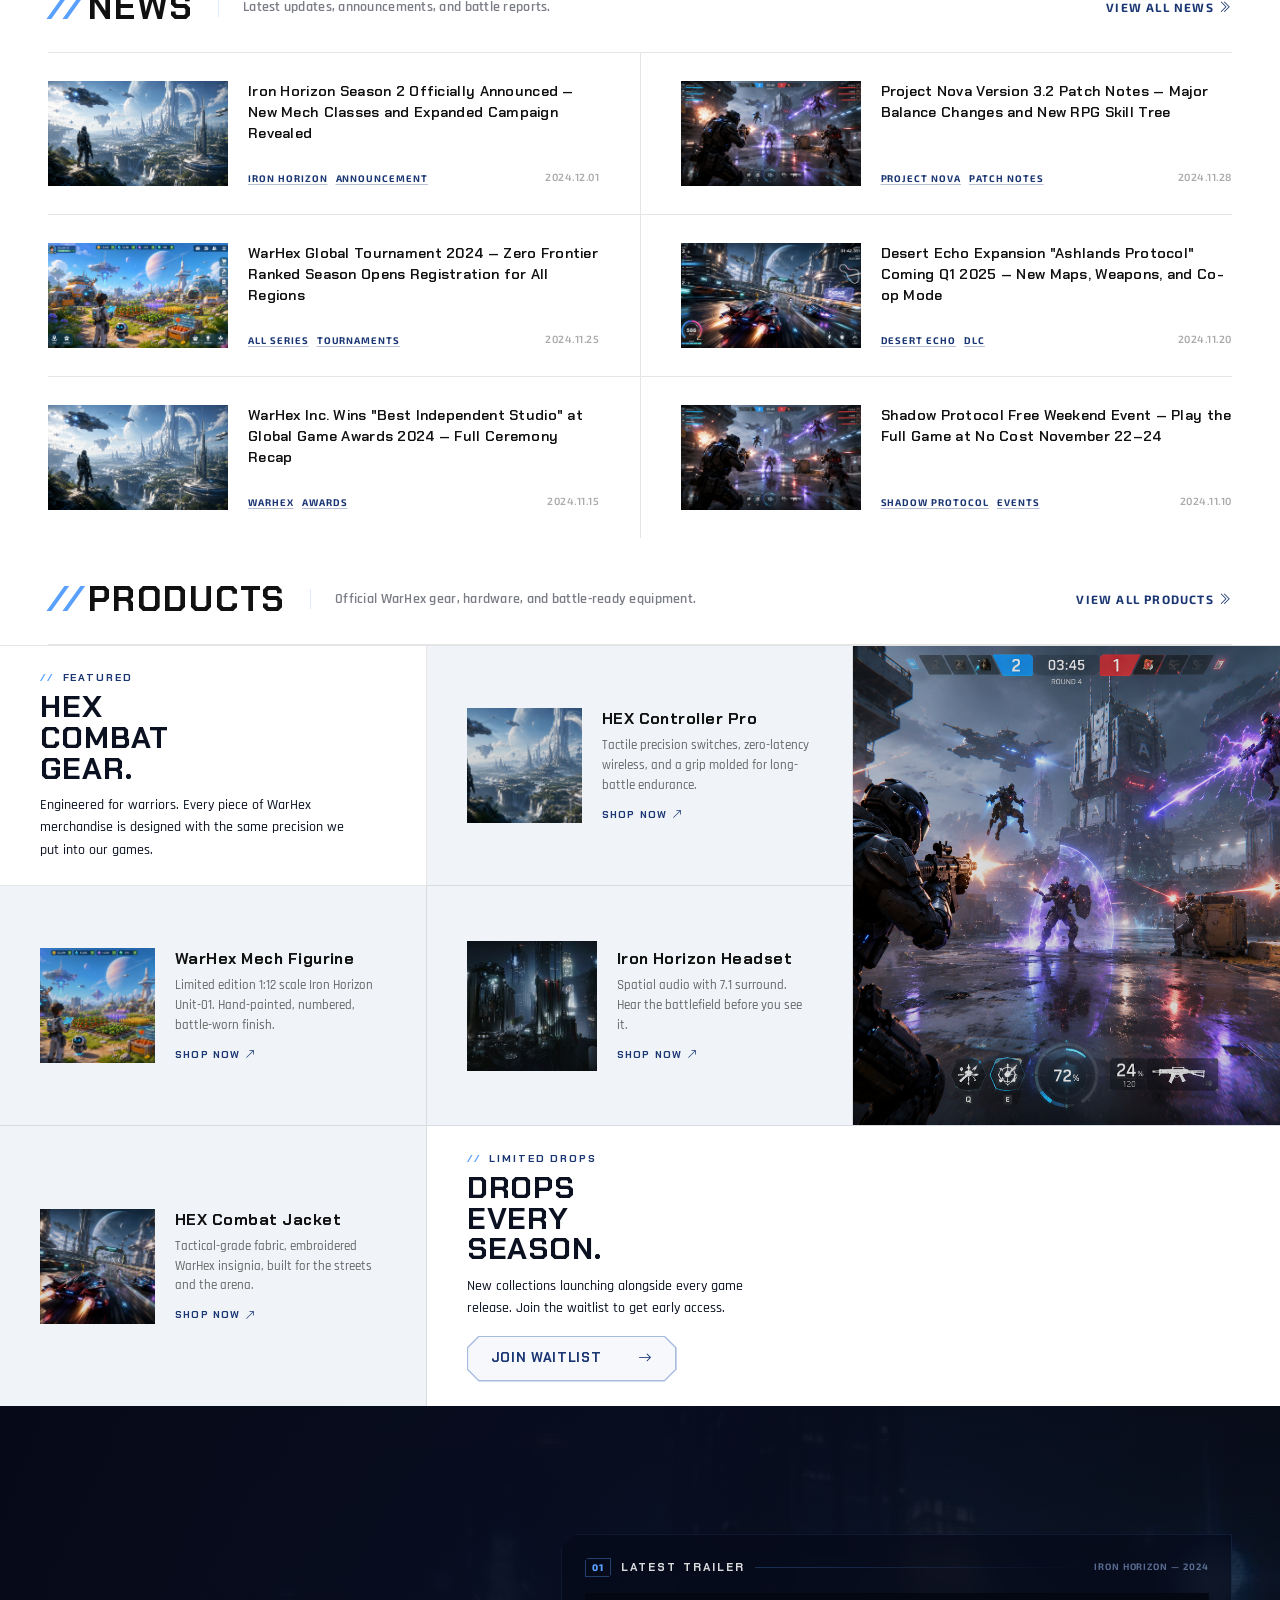
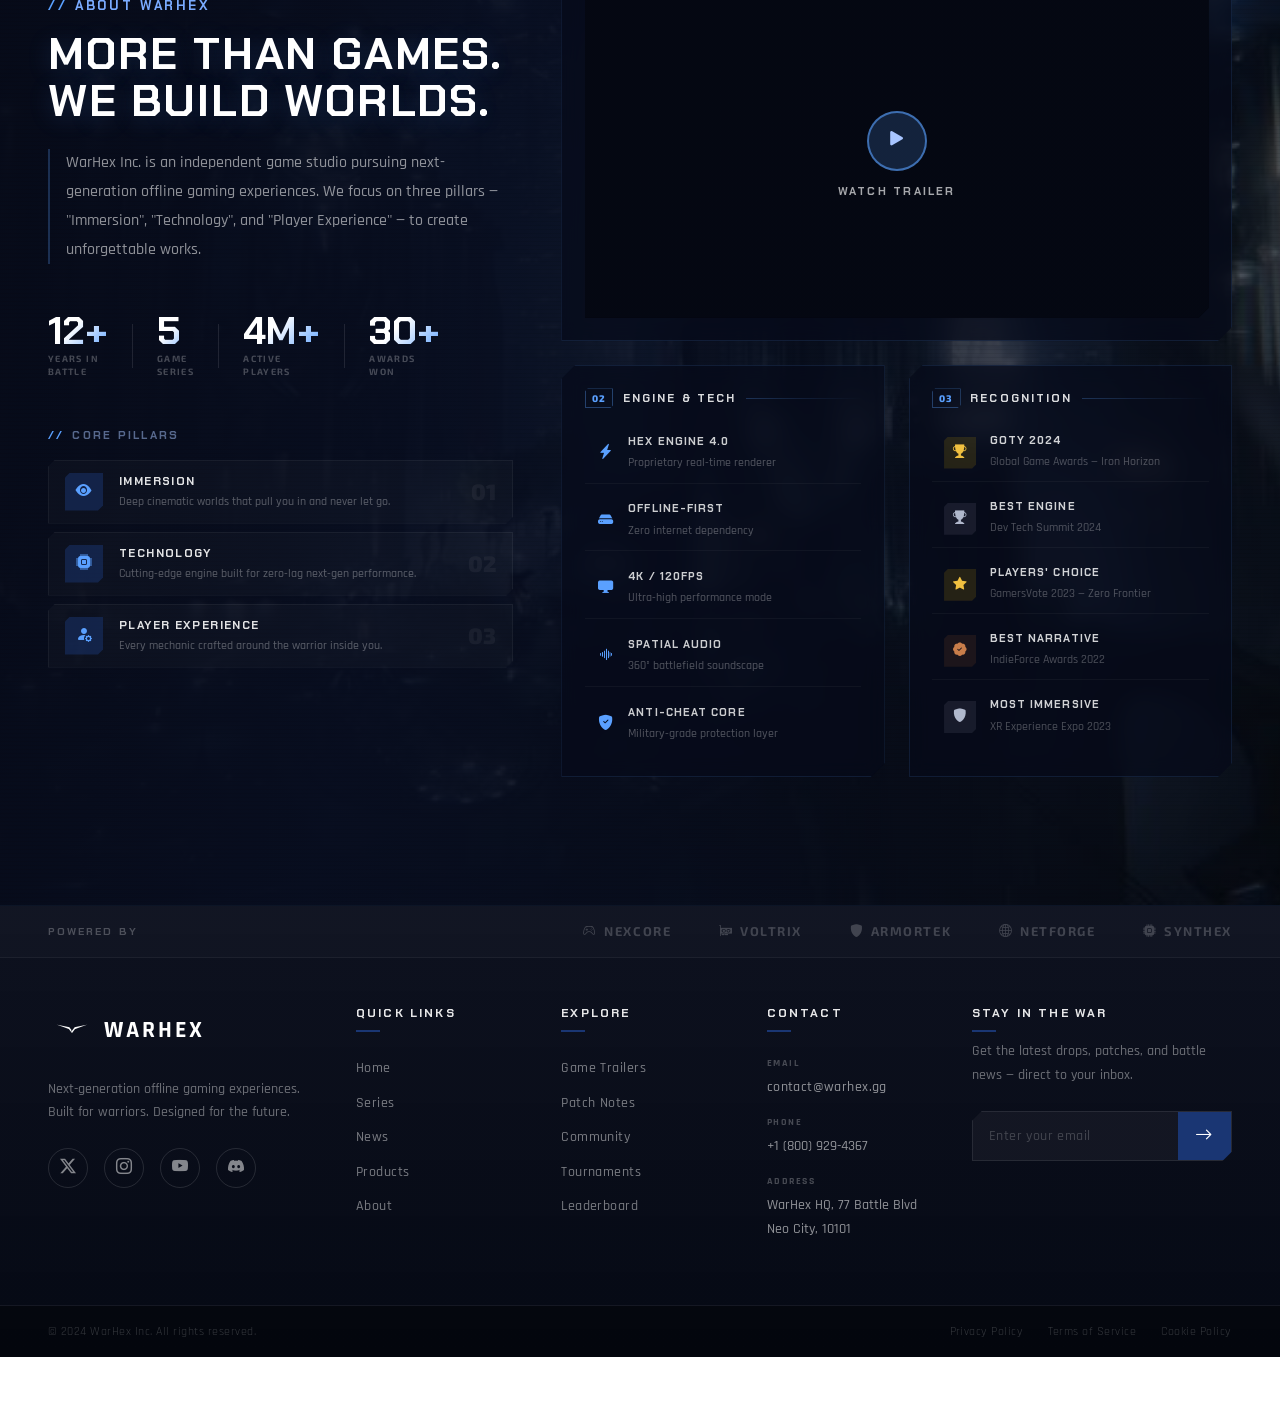
==== commit 11c3e474: "validasi ketika sudah login beserta tampilannya  dan menyimpan email/password di localstorage" ====
--- a/index.html
+++ b/index.html
@@ -676,7 +676,7 @@
                     <div class="row g-5">
                         <div class="col-12 col-lg-3">
                             <a class="footer-brand d-flex align-items-center gap-2 mb-4 text-decoration-none" href="#">
-                                <img src="assets/logoWarHex.png" alt="WarHex logo" style="width:48px;height:48px;object-fit:contain;">
+                                <img src="assets/WarHexLogo2.png" alt="WarHex logo" style="width:48px;height:48px;object-fit:contain;">
                                 <span>WARHEX</span>
                             </a>
                             <p class="footer-tagline mb-4">Next-generation offline gaming experiences. Built for warriors. Designed for the future.</p>
@@ -765,7 +765,7 @@
     <div class="login-content">
         <div class="login-brand-col">
             <a href="#" class="login-brand-link">
-                <img src="assets/logoWarHex.png" alt="WarHex" class="login-brand-logo">
+                <img src="assets/WarHexLogo2.png" alt="WarHex" class="login-brand-logo">
                 <span class="login-brand-name">WARHEX</span>
             </a>
             <h2 class="login-brand-title">BACK TO<br>THE<br><span>BATTLEFIELD.</span></h2>
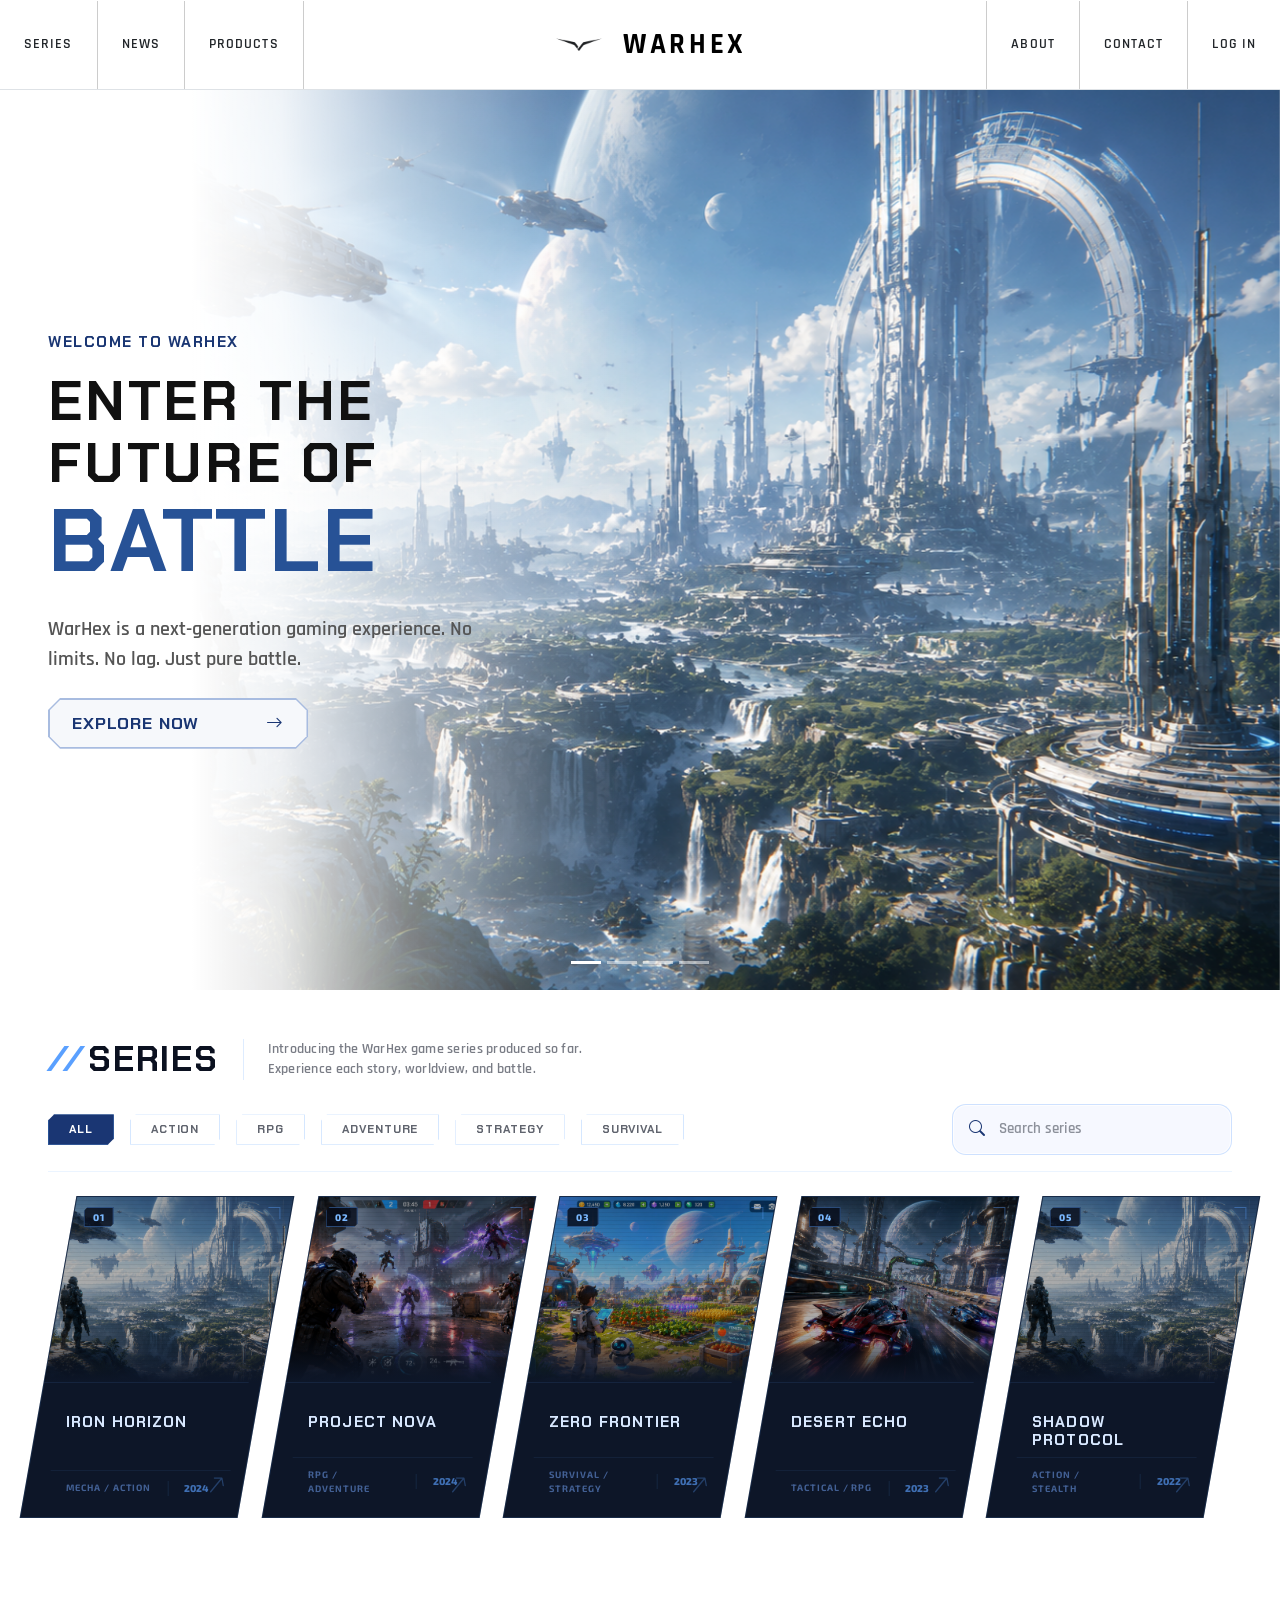
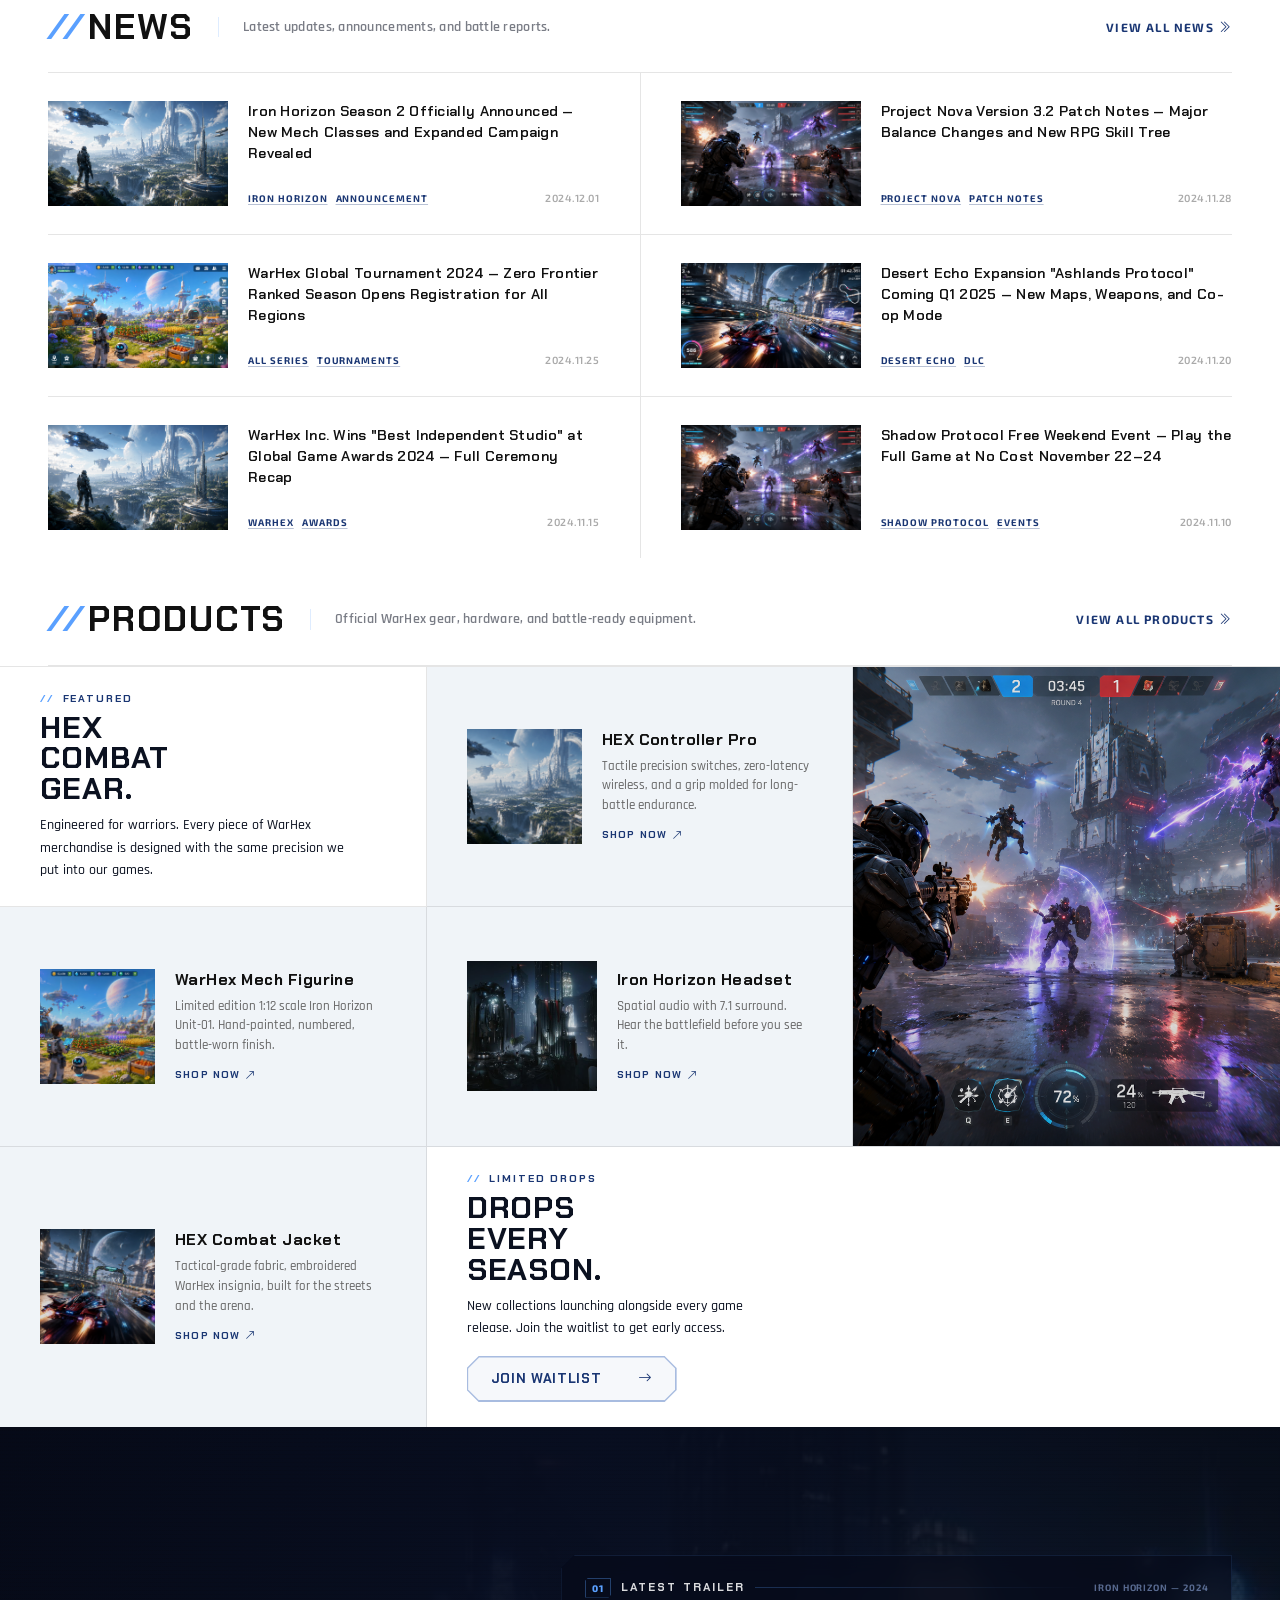
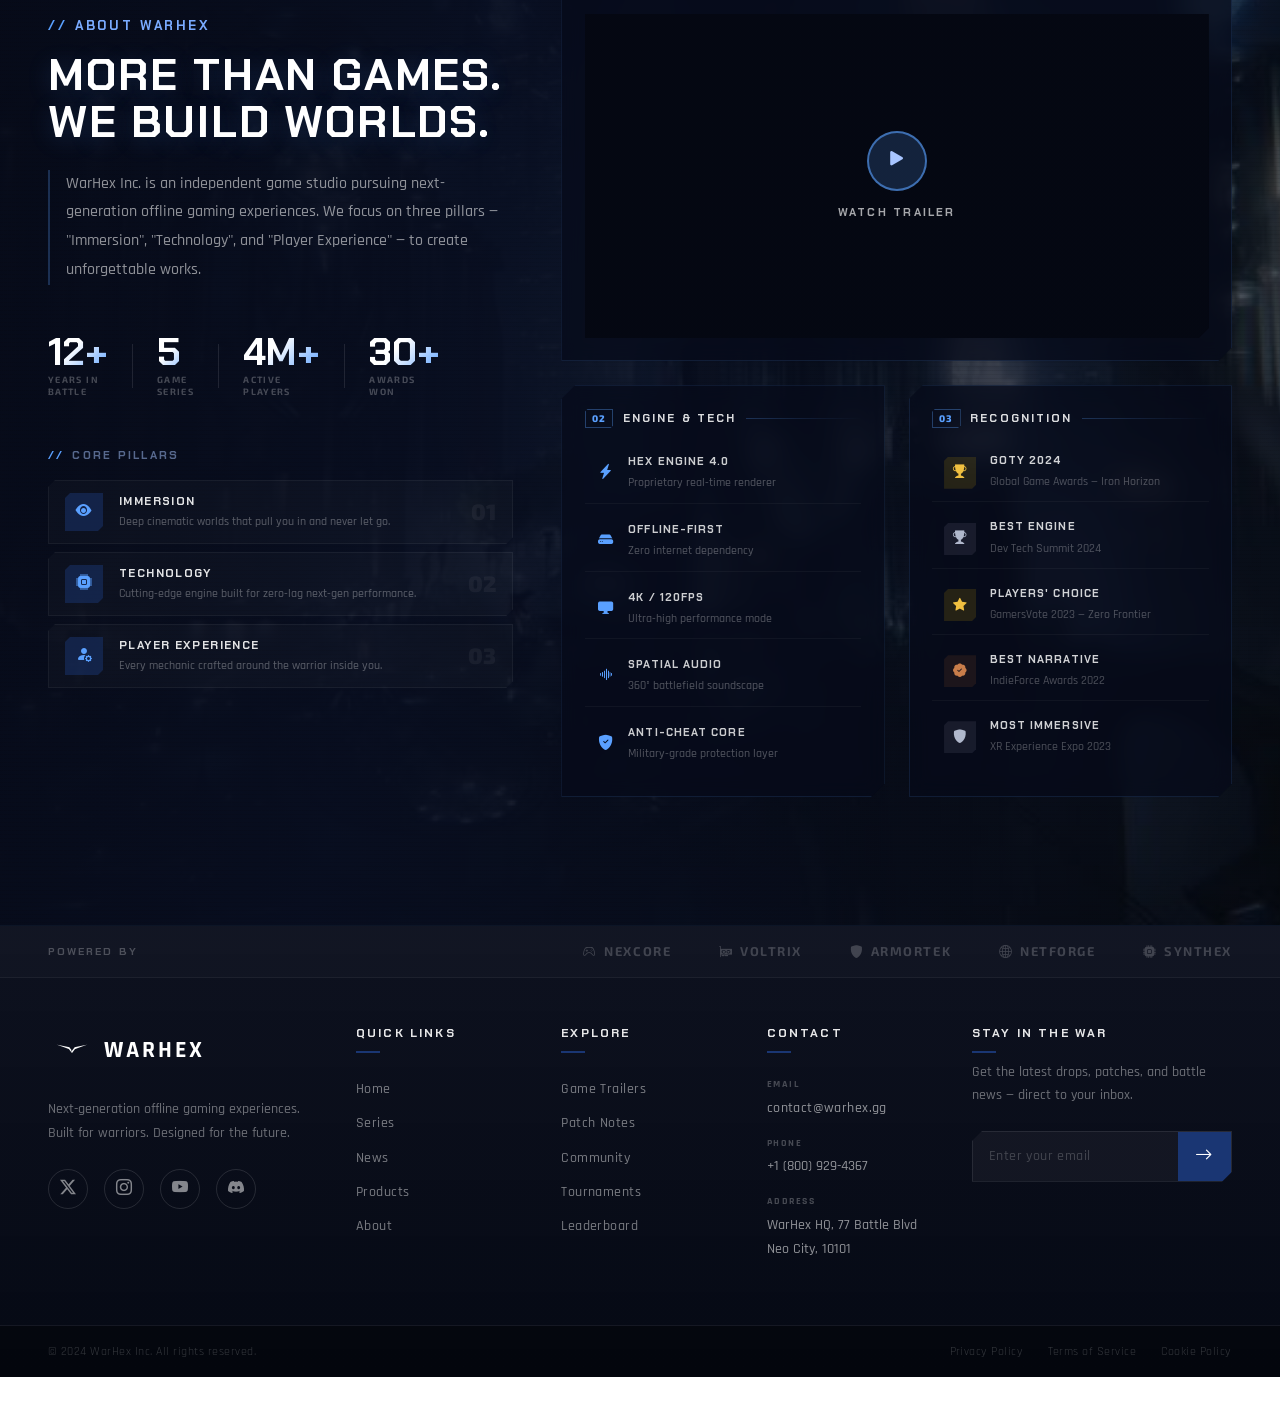
==== commit a1a50764: "mengganti view all series menjadi kolom pencarian dan membuat fungsinya serta style nya" ====
--- a/index.html
+++ b/index.html
@@ -10,10 +10,11 @@
     <link rel="stylesheet" href="style.css">
 </head>
 <body>
-    <nav class="navbar navbar-expand-lg bg-white border-bottom">
-        <div class="container-fluid px-3">
-            <div class="d-flex align-items-center flex-grow-1">
-                <ul class="navbar-nav flex-row align-items-center warhex-nav warhex-left">
+    <section id="navbar">
+        <nav class="navbar navbar-expand-lg bg-white border-bottom">
+            <div class="container-fluid px-3">
+                <div class="d-flex align-items-center flex-grow-1">
+                    <ul class="navbar-nav flex-row align-items-center warhex-nav warhex-left">
                     <li class="nav-item"><a class="nav-link px-2 text-dark" href="#series">SERIES</a></li>
                     <li class="nav-item"><span class="warhex-sep" aria-hidden="true"></span></li>
                     <li class="nav-item"><a class="nav-link px-2 text-dark" href="#news">NEWS</a></li>
@@ -38,6 +39,7 @@
             </div>
         </div>
     </nav>
+    </section>
 
     <main>
         <!-- Hero Section -->
@@ -105,21 +107,24 @@
 
                 <div class="d-flex justify-content-between align-items-center mb-4 pb-3 border-bottom">
                     <ul class="nav nav-pills series-filters gap-3">
-                        <li class="nav-item"><a class="nav-link active" href="#">ALL</a></li>
-                        <li class="nav-item"><a class="nav-link" href="#">ACTION</a></li>
-                        <li class="nav-item"><a class="nav-link" href="#">RPG</a></li>
-                        <li class="nav-item"><a class="nav-link" href="#">ADVENTURE</a></li>
-                        <li class="nav-item"><a class="nav-link" href="#">STRATEGY</a></li>
-                        <li class="nav-item"><a class="nav-link" href="#">SURVIVAL</a></li>
+                        <li class="nav-item"><a class="nav-link active js-series-filter" href="#" data-filter="ALL">ALL</a></li>
+                        <li class="nav-item"><a class="nav-link js-series-filter" href="#" data-filter="ACTION">ACTION</a></li>
+                        <li class="nav-item"><a class="nav-link js-series-filter" href="#" data-filter="RPG">RPG</a></li>
+                        <li class="nav-item"><a class="nav-link js-series-filter" href="#" data-filter="ADVENTURE">ADVENTURE</a></li>
+                        <li class="nav-item"><a class="nav-link js-series-filter" href="#" data-filter="STRATEGY">STRATEGY</a></li>
+                        <li class="nav-item"><a class="nav-link js-series-filter" href="#" data-filter="SURVIVAL">SURVIVAL</a></li>
                     </ul>
-                    <a href="#" class="view-all text-decoration-none fw-bold d-flex align-items-center gap-1">
-                        VIEW ALL SERIES <i class="bi bi-chevron-double-right"></i>
-                    </a>
+                    <div class="series-search-wrap">
+                        <div class="series-search-field">
+                            <i class="bi bi-search"></i>
+                            <input class="series-search-input" type="search" placeholder="Search series" aria-label="Search series">
+                        </div>
+                    </div>
                 </div>
                
                 <div class="row row-cols-1 row-cols-md-3 row-cols-xl-5 g-4 mb-5">
-                    <div class="col">
-                        <div class="card series-card h-100">
+<div class="col">
+                        <div class="card series-card h-100" data-category="ACTION,MECHA">
                             <div class="position-relative">
                                 <span class="series-num position-absolute z-2 unskew" style="top:10px;left:10px;">01</span>
                                 <img src="assets/WarHex1.png" class="card-img-top" alt="Iron Horizon" style="height:185px;object-fit:cover;">
@@ -141,8 +146,8 @@
                         </div>
                     </div>
 
-                    <div class="col">
-                        <div class="card series-card h-100">
+<div class="col">
+                        <div class="card series-card h-100" data-category="RPG,ADVENTURE">
                             <div class="position-relative">
                                 <span class="series-num position-absolute z-2 unskew" style="top:10px;left:10px;">02</span>
                                 <img src="assets/WarHex2.png" class="card-img-top" alt="Project Nova" style="height:185px;object-fit:cover;">
@@ -164,8 +169,8 @@
                         </div>
                     </div>
 
-                    <div class="col">
-                        <div class="card series-card h-100">
+<div class="col">
+                        <div class="card series-card h-100" data-category="SURVIVAL,STRATEGY">
                             <div class="position-relative">
                                 <span class="series-num position-absolute z-2 unskew" style="top:10px;left:10px;">03</span>
                                 <img src="assets/WarHex3.png" class="card-img-top" alt="Zero Frontier" style="height:185px;object-fit:cover;">
@@ -187,8 +192,8 @@
                         </div>
                     </div>
 
-                    <div class="col">
-                        <div class="card series-card h-100">
+<div class="col">
+                        <div class="card series-card h-100" data-category="RPG">
                             <div class="position-relative">
                                 <span class="series-num position-absolute z-2 unskew" style="top:10px;left:10px;">04</span>
                                 <img src="assets/WarHex4.png" class="card-img-top" alt="Desert Echo" style="height:185px;object-fit:cover;">
@@ -211,7 +216,7 @@
                     </div>
 
                     <div class="col">
-                        <div class="card series-card h-100">
+                        <div class="card series-card h-100" data-category="ACTION">
                             <div class="position-relative">
                                 <span class="series-num position-absolute z-2 unskew" style="top:10px;left:10px;">05</span>
                                 <img src="assets/WarHex1.png" class="card-img-top" alt="Shadow Protocol" style="height:185px;object-fit:cover;">
@@ -656,7 +661,8 @@
             </section>
         <!-- Footer -->
 
-        <footer id="contact" class="warhex-footer">
+    <section id="contact" class="contact-section">
+        <footer class="warhex-footer">
             <div class="footer-logos-bar">
                 <div class="container-fluid px-5">
                     <div class="d-flex align-items-center justify-content-between py-3">
@@ -748,9 +754,10 @@
                 </div>
             </div>
         </footer>
+    </section>
     </main>
     <!--Login-->
-<div class="login-overlay" id="loginOverlay">
+<section class="login-overlay" id="loginOverlay">
     <button class="login-close" onclick="closeLogin()" aria-label="Close">
         <i class="bi bi-x-lg"></i>
     </button>
@@ -804,7 +811,7 @@
                         <label class="login-label">EMAIL ADDRESS</label>
                         <div class="login-input-wrap">
                             <i class="bi bi-envelope-fill login-input-icon"></i>
-                            <input type="email" class="login-input" placeholder="warrior@warhex.gg">
+                            <input id="loginEmail" type="email" class="login-input" placeholder="warrior@warhex.gg">
                         </div>
                     </div>
 
@@ -822,7 +829,7 @@
                         </div>
                     </div>
 
-                    <button class="login-submit">
+                    <button id="loginSubmitBtn" class="login-submit">
                         <span>ENTER THE BATTLEFIELD</span>
                         <i class="bi bi-arrow-right"></i>
                     </button>
@@ -836,7 +843,7 @@
             </div>
         </div>
     </div>
-</div>
+</section>
  <script src="https://cdn.jsdelivr.net/npm/bootstrap@5.3.0/dist/js/bootstrap.bundle.min.js"></script>
  <script src="script.js"></script>
 </body>
--- a/style.css
+++ b/style.css
@@ -6,7 +6,9 @@
 
 body {
   font-family: "Rajdhani", system-ui, -apple-system, "Segoe UI", Roboto, Arial, sans-serif;
-}
+  padding-top: 90px; /* space for fixed navbar */
+}
+
 
 /* ===== NAVBAR ===== */
 .navbar {
@@ -14,7 +16,13 @@
   padding-top: 0;
   padding-bottom: 0;
   min-height: 90px;
-}
+  position: fixed;
+  top: 0;
+  left: 0;
+  right: 0;
+  z-index: 1030;
+}
+
 .navbar-brand {
   font-family: "Rajdhani", system-ui, -apple-system, "Segoe UI", Roboto, Arial, sans-serif;
   letter-spacing: .13em;
@@ -186,6 +194,47 @@
   background-color: #1a3673;
   color: #ffffff;
   border-color: #275296;
+}
+
+.series-search-wrap {
+  min-width: 280px;
+  max-width: 320px;
+}
+
+.series-search-field {
+  display: flex;
+  align-items: center;
+  gap: 0.75rem;
+  padding: 0.75rem 1rem;
+  border: 1px solid rgba(90,160,255,0.25);
+  border-radius: 14px;
+  background: rgba(245,248,255,0.9);
+  box-shadow: inset 0 0 0 1px rgba(255,255,255,0.8);
+}
+
+.series-search-field i {
+  color: #1a3673;
+  font-size: 1rem;
+}
+
+.series-search-input {
+  border: none;
+  background: transparent;
+  width: 100%;
+  font-family: "Rajdhani", sans-serif;
+  font-size: 0.95rem;
+  font-weight: 600;
+  color: #111;
+  outline: none;
+}
+
+.series-search-input::placeholder {
+  color: rgba(11,17,32,0.45);
+}
+
+.series-search-field:focus-within {
+  border-color: #5aa0ff;
+  box-shadow: 0 0 0 1px rgba(90,160,255,0.2);
 }
 
 .series-filters .nav-link:hover:not(.active) {
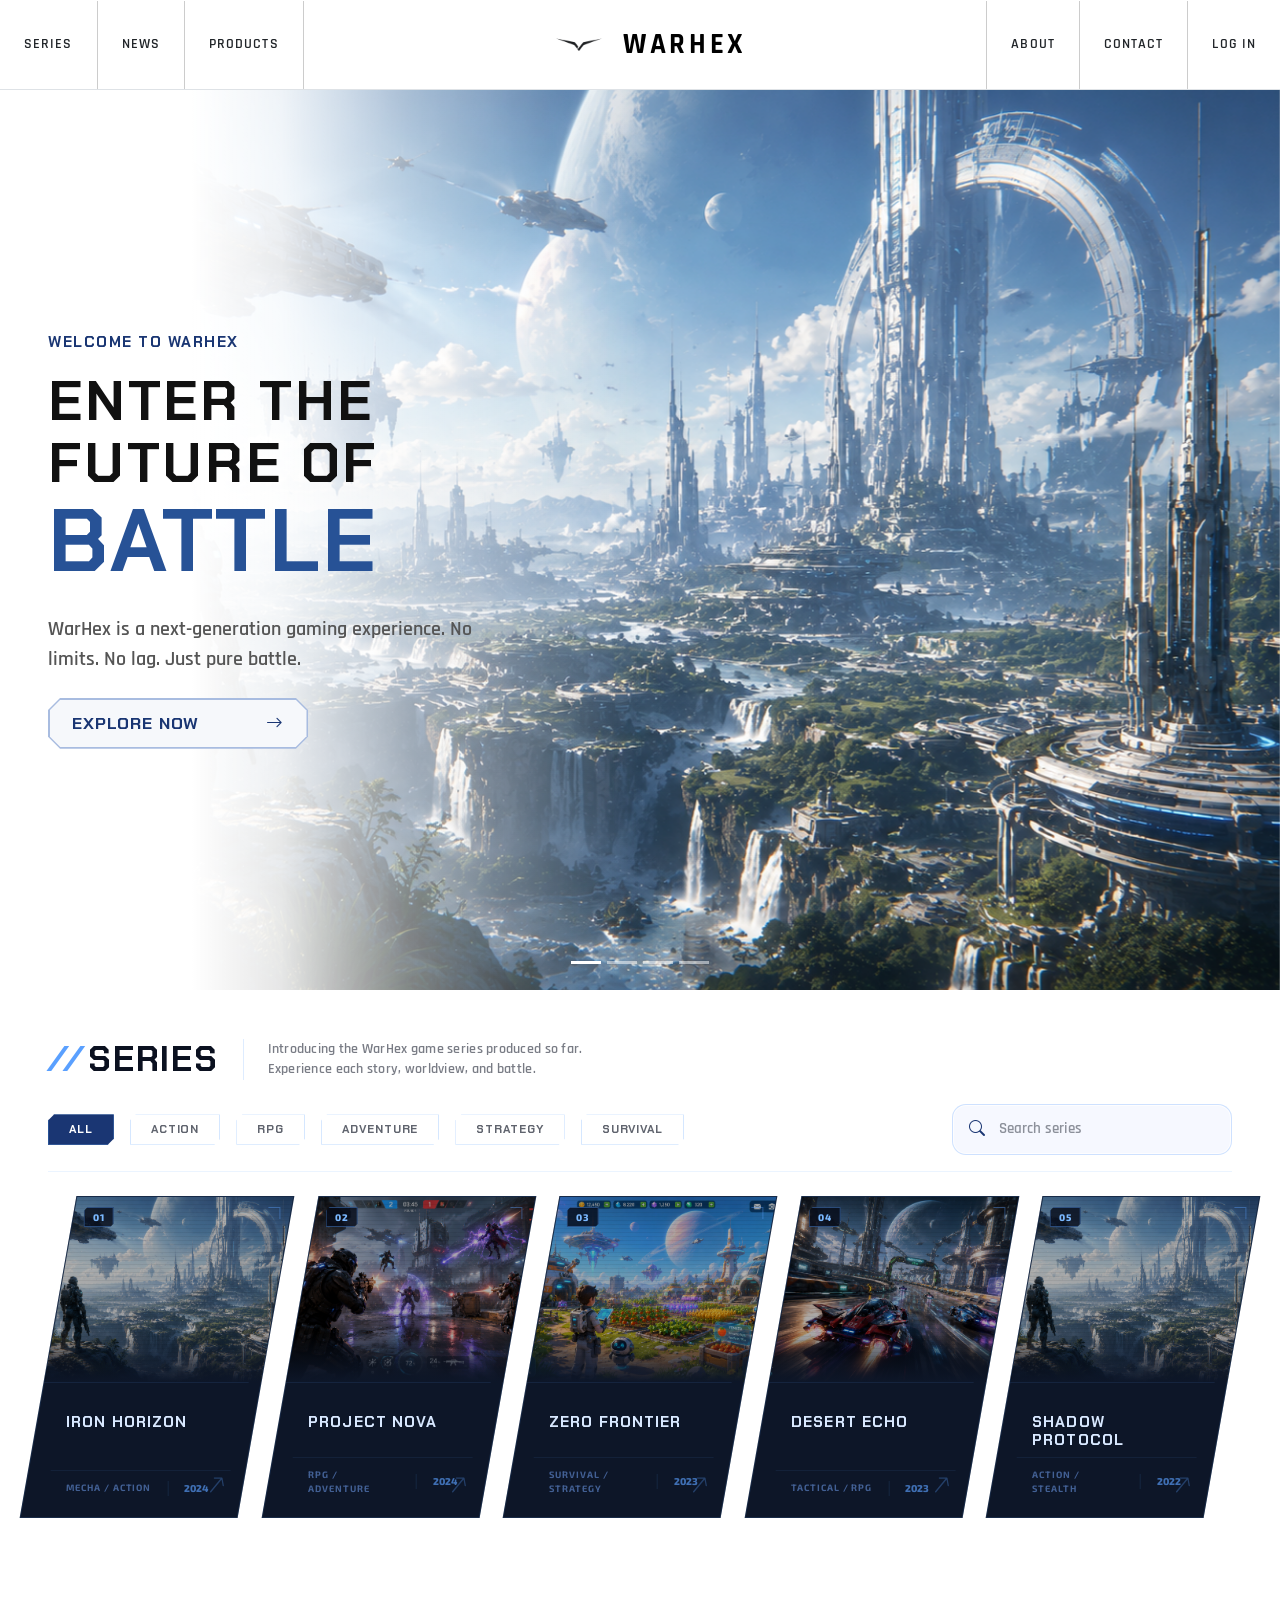
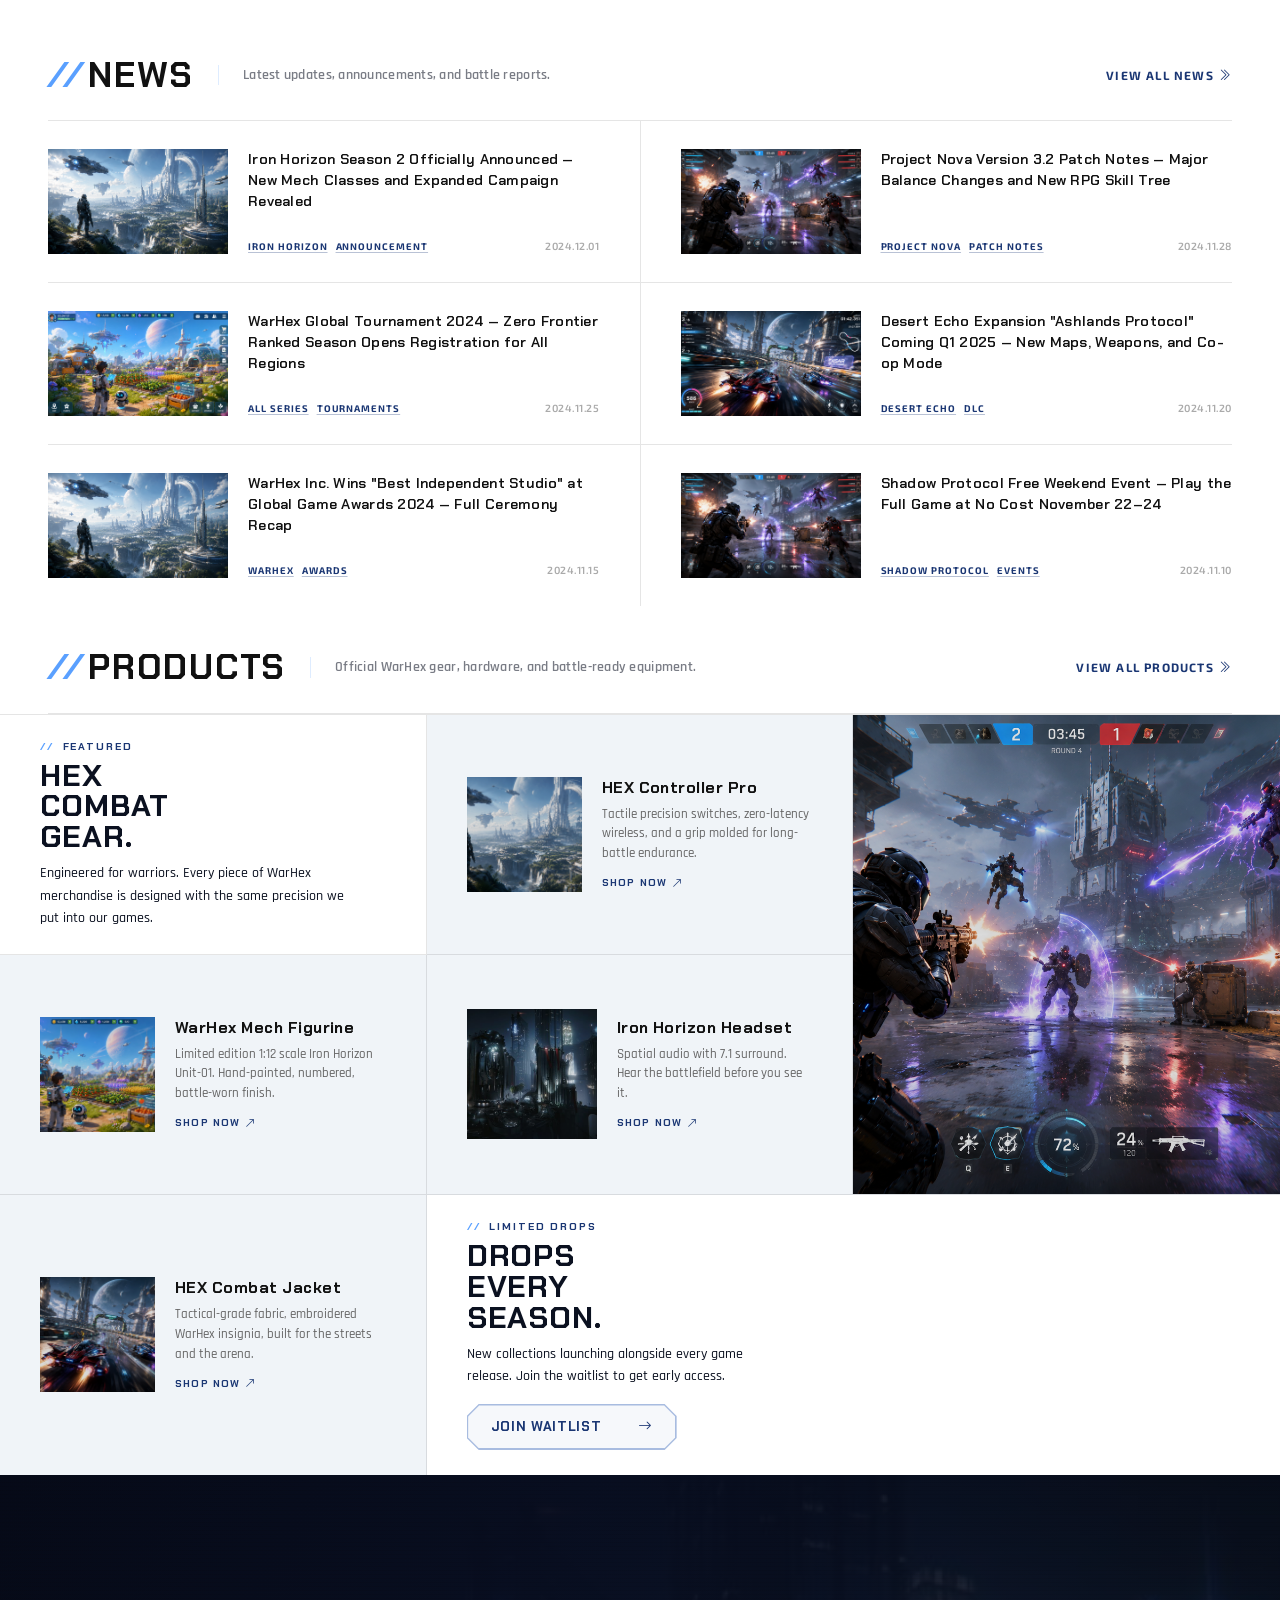
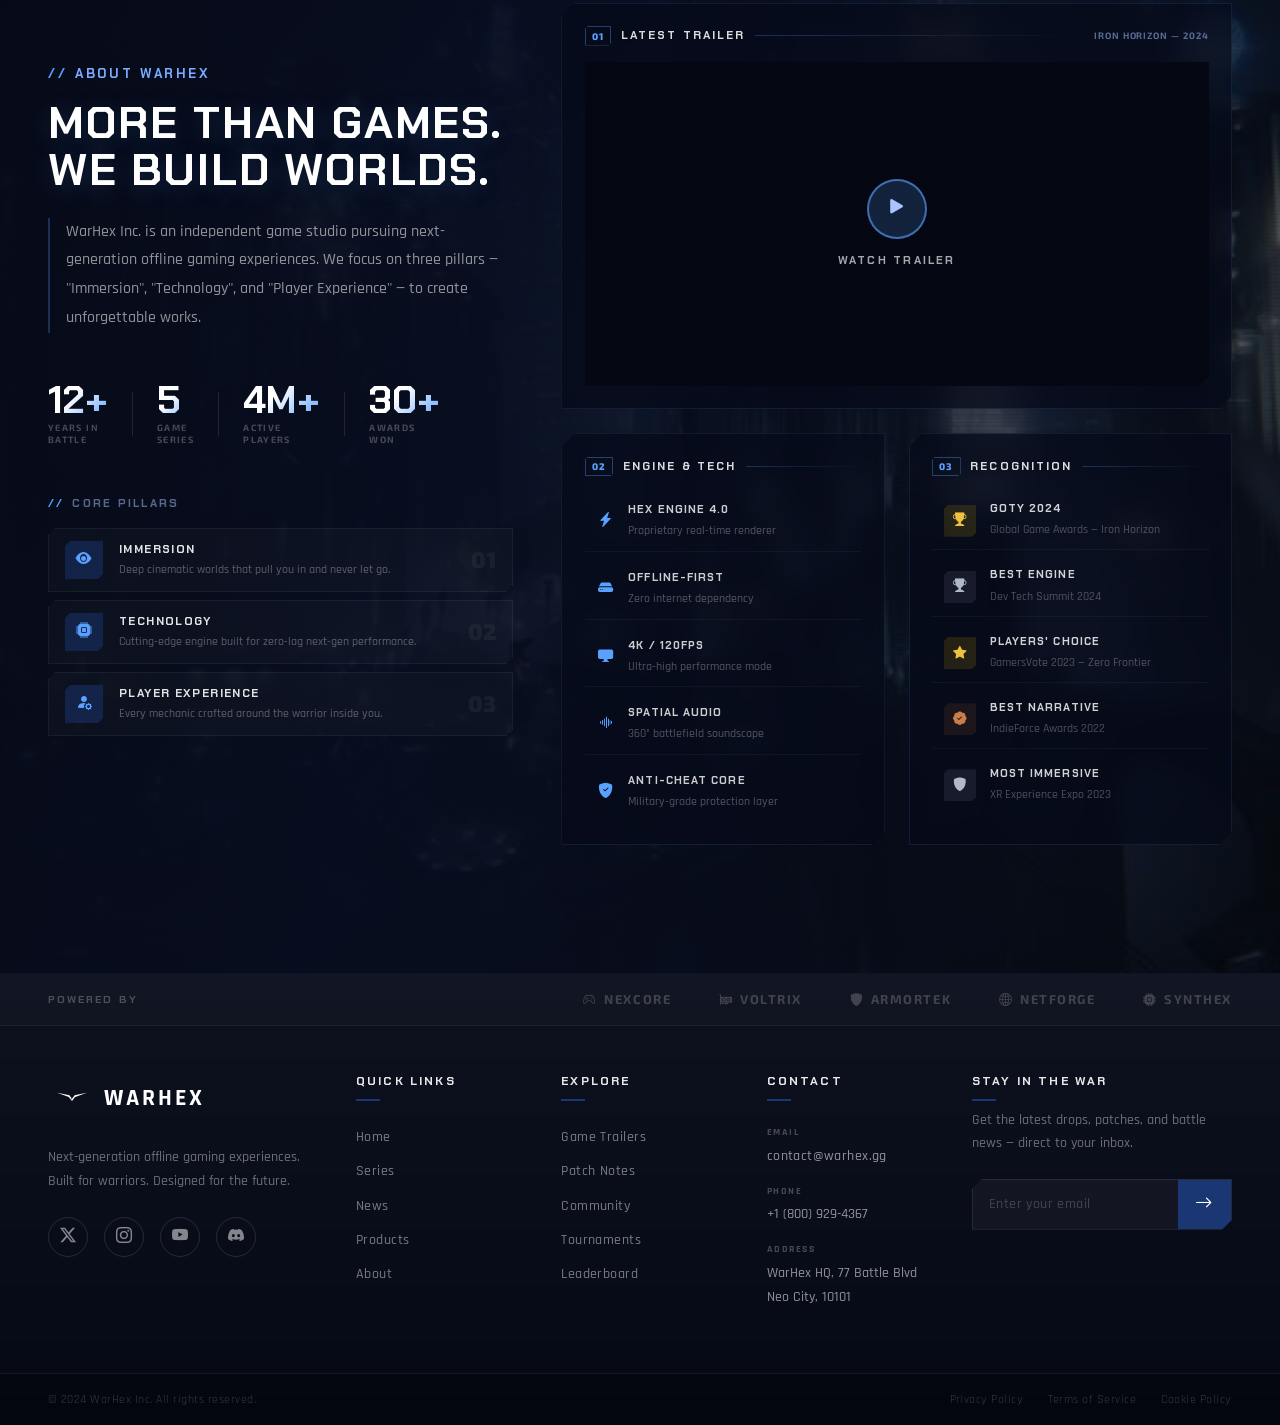
==== commit 4b850d75: "memisahkan section menjadi beberapa file HTML" ====
--- a/index.html
+++ b/index.html
@@ -10,840 +10,18 @@
     <link rel="stylesheet" href="style.css">
 </head>
 <body>
-    <section id="navbar">
-        <nav class="navbar navbar-expand-lg bg-white border-bottom">
-            <div class="container-fluid px-3">
-                <div class="d-flex align-items-center flex-grow-1">
-                    <ul class="navbar-nav flex-row align-items-center warhex-nav warhex-left">
-                    <li class="nav-item"><a class="nav-link px-2 text-dark" href="#series">SERIES</a></li>
-                    <li class="nav-item"><span class="warhex-sep" aria-hidden="true"></span></li>
-                    <li class="nav-item"><a class="nav-link px-2 text-dark" href="#news">NEWS</a></li>
-                    <li class="nav-item"><span class="warhex-sep" aria-hidden="true"></span></li>
-                    <li class="nav-item"><a class="nav-link px-2 text-dark" href="#products">PRODUCTS</a></li>
-                    <li class="nav-item"><span class="warhex-sep" aria-hidden="true"></span></li>
-                </ul>
-            </div>
-            <a class="navbar-brand mx-4 d-inline-flex align-items-center gap-2" href="#">
-                <img class="brand-mark" src="assets/logoWarHex.png" alt="WarHex logo">
-                <span>WARHEX</span>
-            </a>
-            <div class="d-flex align-items-center flex-grow-1 justify-content-end">
-                <ul class="navbar-nav flex-row align-items-center warhex-nav warhex-right">
-                    <li class="nav-item"><span class="warhex-sep" aria-hidden="true"></span></li>
-                    <li class="nav-item"><a class="nav-link px-2 text-dark" href="#about">ABOUT</a></li>
-                    <li class="nav-item"><span class="warhex-sep" aria-hidden="true"></span></li>
-                    <li class="nav-item"><a class="nav-link px-2 text-dark" href="#contact">CONTACT</a></li>
-                    <li class="nav-item"><span class="warhex-sep" aria-hidden="true"></span></li>
-                    <li class="nav-item"><a class="nav-link px-2 text-dark" href="#" onclick="openLogin(); return false;">LOG IN</a></li>
-                </ul>
-            </div>
-        </div>
-    </nav>
-    </section>
+    <div id="navbar-placeholder"></div>
 
     <main>
-        <!-- Hero Section -->
-        <section class="hero-warhex position-relative overflow-hidden" id="home">
-            <div class="hero-carousel-wrapper">
-                <div id="heroCarousel" class="carousel slide h-100" data-bs-ride="carousel">
-                    <div class="carousel-inner h-100">
-                        <div class="carousel-item active h-100">
-                            <img src="assets/WarHex1.png" class="d-block w-100 h-100 hero-image" alt="WarHex scene 1">
-                        </div>
-                        <div class="carousel-item h-100">
-                            <img src="assets/WarHex2.png" class="d-block w-100 h-100 hero-image" alt="WarHex scene 2">
-                        </div>
-                        <div class="carousel-item h-100">
-                            <img src="assets/WarHex3.png" class="d-block w-100 h-100 hero-image" alt="WarHex scene 3">
-                        </div>
-                        <div class="carousel-item h-100">
-                            <img src="assets/WarHex4.png" class="d-block w-100 h-100 hero-image" alt="WarHex scene 4">
-                        </div>
-                    </div>
-                    <div class="carousel-indicators">
-                        <button type="button" data-bs-target="#heroCarousel" data-bs-slide-to="0" class="active" aria-current="true" aria-label="Slide 1"></button>
-                        <button type="button" data-bs-target="#heroCarousel" data-bs-slide-to="1" aria-label="Slide 2"></button>
-                        <button type="button" data-bs-target="#heroCarousel" data-bs-slide-to="2" aria-label="Slide 3"></button>
-                        <button type="button" data-bs-target="#heroCarousel" data-bs-slide-to="3" aria-label="Slide 4"></button>
-                    </div>
-                </div>
-            </div>
-            <div class="hero-overlay" aria-hidden="true"></div>
-            <div class="hero-content position-absolute top-0 start-0 w-100 h-100">
-                <div class="row h-100 align-items-center">
-                    <div class="col-12 col-md-8 col-lg-6">
-                        <p class="hero-kicker mb-3">WELCOME TO WARHEX</p>
-                        <h1 class="hero-title mb-3">
-                            ENTER THE<br>
-                            FUTURE OF<br>
-                            <span>BATTLE</span>
-                        </h1>
-                        <p class="hero-description mb-4">
-                            WarHex is a next-generation gaming
-                            experience. No limits. No lag.
-                            Just pure battle.
-                        </p>
-                        <a class="btn hero-button d-inline-flex align-items-center justify-content-between" href="#series">
-                            <span>EXPLORE NOW</span>
-                            <i class="bi bi-arrow-right" aria-hidden="true"></i>
-                        </a>
-                    </div>
-                </div>
-            </div>
-        </section>
-
-        <!-- Series Section -->
-        <section id="series" class="series-section py-5">
-            <div class="container-fluid px-5">
-                <div class="d-flex align-items-center mb-4">
-                    <h2 class="series-title mb-0 me-4 d-flex align-items-center">
-                        <span class="series-slash me-2">//</span> SERIES
-                    </h2>
-                    <div class="series-desc border-start ps-4">
-                        <p class="mb-0 small fw-semibold">Introducing the WarHex game series produced so far.</p>
-                        <p class="mb-0 small fw-semibold">Experience each story, worldview, and battle.</p>
-                    </div>
-                </div>
-
-                <div class="d-flex justify-content-between align-items-center mb-4 pb-3 border-bottom">
-                    <ul class="nav nav-pills series-filters gap-3">
-                        <li class="nav-item"><a class="nav-link active js-series-filter" href="#" data-filter="ALL">ALL</a></li>
-                        <li class="nav-item"><a class="nav-link js-series-filter" href="#" data-filter="ACTION">ACTION</a></li>
-                        <li class="nav-item"><a class="nav-link js-series-filter" href="#" data-filter="RPG">RPG</a></li>
-                        <li class="nav-item"><a class="nav-link js-series-filter" href="#" data-filter="ADVENTURE">ADVENTURE</a></li>
-                        <li class="nav-item"><a class="nav-link js-series-filter" href="#" data-filter="STRATEGY">STRATEGY</a></li>
-                        <li class="nav-item"><a class="nav-link js-series-filter" href="#" data-filter="SURVIVAL">SURVIVAL</a></li>
-                    </ul>
-                    <div class="series-search-wrap">
-                        <div class="series-search-field">
-                            <i class="bi bi-search"></i>
-                            <input class="series-search-input" type="search" placeholder="Search series" aria-label="Search series">
-                        </div>
-                    </div>
-                </div>
-               
-                <div class="row row-cols-1 row-cols-md-3 row-cols-xl-5 g-4 mb-5">
-<div class="col">
-                        <div class="card series-card h-100" data-category="ACTION,MECHA">
-                            <div class="position-relative">
-                                <span class="series-num position-absolute z-2 unskew" style="top:10px;left:10px;">01</span>
-                                <img src="assets/WarHex1.png" class="card-img-top" alt="Iron Horizon" style="height:185px;object-fit:cover;">
-                            </div>
-                            <div class="card-body d-flex flex-column p-0 unskew">
-                                <div class="px-3 pt-3 pb-2">
-                                    <h5 class="series-title-text mb-0">IRON HORIZON</h5>
-                                </div>
-                                <div class="d-flex align-items-center mt-auto border-top px-3 py-2">
-                                    <span class="series-genre pe-3">MECHA / ACTION</span>
-                                    <span class="series-year border-start ps-3">2024</span>
-                                </div>
-                            </div>
-                            <div class="position-absolute bottom-0 end-0 p-3 unskew">
-                                <a href="#" class="series-card-link" aria-label="Open series details">
-                                    <i class="bi bi-arrow-up-right fw-bold fs-5"></i>
-                                </a>
-                            </div>
-                        </div>
-                    </div>
-
-<div class="col">
-                        <div class="card series-card h-100" data-category="RPG,ADVENTURE">
-                            <div class="position-relative">
-                                <span class="series-num position-absolute z-2 unskew" style="top:10px;left:10px;">02</span>
-                                <img src="assets/WarHex2.png" class="card-img-top" alt="Project Nova" style="height:185px;object-fit:cover;">
-                            </div>
-                            <div class="card-body d-flex flex-column p-0 unskew">
-                                <div class="px-3 pt-3 pb-2">
-                                    <h5 class="series-title-text mb-0">PROJECT NOVA</h5>
-                                </div>
-                                <div class="d-flex align-items-center mt-auto border-top px-3 py-2">
-                                    <span class="series-genre pe-3">RPG / ADVENTURE</span>
-                                    <span class="series-year border-start ps-3">2024</span>
-                                </div>
-                            </div>
-                            <div class="position-absolute bottom-0 end-0 p-3 unskew">
-                                <a href="#" class="series-card-link" aria-label="Open series details">
-                                    <i class="bi bi-arrow-up-right fw-bold fs-5"></i>
-                                </a>
-                            </div>
-                        </div>
-                    </div>
-
-<div class="col">
-                        <div class="card series-card h-100" data-category="SURVIVAL,STRATEGY">
-                            <div class="position-relative">
-                                <span class="series-num position-absolute z-2 unskew" style="top:10px;left:10px;">03</span>
-                                <img src="assets/WarHex3.png" class="card-img-top" alt="Zero Frontier" style="height:185px;object-fit:cover;">
-                            </div>
-                            <div class="card-body d-flex flex-column p-0 unskew">
-                                <div class="px-3 pt-3 pb-2">
-                                    <h5 class="series-title-text mb-0">ZERO FRONTIER</h5>
-                                </div>
-                                <div class="d-flex align-items-center mt-auto border-top px-3 py-2">
-                                    <span class="series-genre pe-3">SURVIVAL / STRATEGY</span>
-                                    <span class="series-year border-start ps-3">2023</span>
-                                </div>
-                            </div>
-                            <div class="position-absolute bottom-0 end-0 p-3 unskew">
-                                <a href="#" class="series-card-link" aria-label="Open series details">
-                                    <i class="bi bi-arrow-up-right fw-bold fs-5"></i>
-                                </a>
-                            </div>
-                        </div>
-                    </div>
-
-<div class="col">
-                        <div class="card series-card h-100" data-category="RPG">
-                            <div class="position-relative">
-                                <span class="series-num position-absolute z-2 unskew" style="top:10px;left:10px;">04</span>
-                                <img src="assets/WarHex4.png" class="card-img-top" alt="Desert Echo" style="height:185px;object-fit:cover;">
-                            </div>
-                            <div class="card-body d-flex flex-column p-0 unskew">
-                                <div class="px-3 pt-3 pb-2">
-                                    <h5 class="series-title-text mb-0">DESERT ECHO</h5>
-                                </div>
-                                <div class="d-flex align-items-center mt-auto border-top px-3 py-2">
-                                    <span class="series-genre pe-3">TACTICAL / RPG</span>
-                                    <span class="series-year border-start ps-3">2023</span>
-                                </div>
-                            </div>
-                            <div class="position-absolute bottom-0 end-0 p-3 unskew">
-                                <a href="#" class="series-card-link" aria-label="Open series details">
-                                    <i class="bi bi-arrow-up-right fw-bold fs-5"></i>
-                                </a>
-                            </div>
-                        </div>
-                    </div>
-
-                    <div class="col">
-                        <div class="card series-card h-100" data-category="ACTION">
-                            <div class="position-relative">
-                                <span class="series-num position-absolute z-2 unskew" style="top:10px;left:10px;">05</span>
-                                <img src="assets/WarHex1.png" class="card-img-top" alt="Shadow Protocol" style="height:185px;object-fit:cover;">
-                            </div>
-                            <div class="card-body d-flex flex-column p-0 unskew">
-                                <div class="px-3 pt-3 pb-2">
-                                    <h5 class="series-title-text mb-0">SHADOW PROTOCOL</h5>
-                                </div>
-                                <div class="d-flex align-items-center mt-auto border-top px-3 py-2">
-                                    <span class="series-genre pe-3">ACTION / STEALTH</span>
-                                    <span class="series-year border-start ps-3">2022</span>
-                                </div>
-                            </div>
-                            <div class="position-absolute bottom-0 end-0 p-3 unskew">
-                                <a href="#" class="series-card-link" aria-label="Open series details">
-                                    <i class="bi bi-arrow-up-right fw-bold fs-5"></i>
-                                </a>
-                            </div>
-                        </div>
-                    </div>
-
-                </div>
-            </div>
-
-            <!-- News Section -->
-            <section id="news" class="news-section">
-                <div class="container-fluid px-5">
-                    <div class="d-flex align-items-center justify-content-between mb-0 pb-4 news-header-row">
-                        <div class="d-flex align-items-center gap-4">
-                            <h2 class="news-section-title mb-0 d-flex align-items-center">
-                                <span class="series-slash me-2">//</span> NEWS
-                            </h2>
-                            <div class="series-desc border-start ps-4">
-                                <p class="mb-0 small fw-semibold">Latest updates, announcements, and battle reports.</p>
-                            </div>
-                        </div>
-                        <a href="#" class="view-all text-decoration-none fw-bold d-flex align-items-center gap-1">
-                            VIEW ALL NEWS <i class="bi bi-chevron-double-right"></i>
-                        </a>
-                    </div>
-
-                    <div class="news-grid">
-                        <div class="news-row">
-                            <div class="news-item">
-                                <a href="#" class="news-thumb-link">
-                                    <img src="assets/WarHex1.png" alt="Iron Horizon Update" class="news-thumb">
-                                </a>
-                                <div class="news-body">
-                                    <a href="#" class="news-title-link">
-                                        Iron Horizon Season 2 Officially Announced — New Mech Classes and Expanded Campaign Revealed
-                                    </a>
-                                    <div class="news-meta">
-                                        <div class="news-tags">
-                                            <a href="#" class="news-tag">IRON HORIZON</a>
-                                            <a href="#" class="news-tag">ANNOUNCEMENT</a>
-                                        </div>
-                                        <span class="news-date">2024.12.01</span>
-                                    </div>
-                                </div>
-                            </div>
-
-                            <div class="news-col-divider"></div>
-                            <div class="news-item">
-                                <a href="#" class="news-thumb-link">
-                                    <img src="assets/WarHex2.png" alt="Project Nova" class="news-thumb">
-                                </a>
-                                <div class="news-body">
-                                    <a href="#" class="news-title-link">
-                                        Project Nova Version 3.2 Patch Notes — Major Balance Changes and New RPG Skill Tree
-                                    </a>
-                                    <div class="news-meta">
-                                        <div class="news-tags">
-                                            <a href="#" class="news-tag">PROJECT NOVA</a>
-                                            <a href="#" class="news-tag">PATCH NOTES</a>
-                                        </div>
-                                        <span class="news-date">2024.11.28</span>
-                                    </div>
-                                </div>
-                            </div>
-                        </div>
-
-                        <div class="news-row-divider"></div>
-                        <div class="news-row">
-                            <div class="news-item">
-                                <a href="#" class="news-thumb-link">
-                                    <img src="assets/WarHex3.png" alt="Zero Frontier" class="news-thumb">
-                                </a>
-                                <div class="news-body">
-                                    <a href="#" class="news-title-link">
-                                        WarHex Global Tournament 2024 — Zero Frontier Ranked Season Opens Registration for All Regions
-                                    </a>
-                                    <div class="news-meta">
-                                        <div class="news-tags">
-                                            <a href="#" class="news-tag">ALL SERIES</a>
-                                            <a href="#" class="news-tag">TOURNAMENTS</a>
-                                        </div>
-                                        <span class="news-date">2024.11.25</span>
-                                    </div>
-                                </div>
-                            </div>
-
-                            <div class="news-col-divider"></div>
-                            <div class="news-item">
-                                <a href="#" class="news-thumb-link">
-                                    <img src="assets/WarHex4.png" alt="Desert Echo" class="news-thumb">
-                                </a>
-                                <div class="news-body">
-                                    <a href="#" class="news-title-link">
-                                        Desert Echo Expansion "Ashlands Protocol" Coming Q1 2025 — New Maps, Weapons, and Co-op Mode
-                                    </a>
-                                    <div class="news-meta">
-                                        <div class="news-tags">
-                                            <a href="#" class="news-tag">DESERT ECHO</a>
-                                            <a href="#" class="news-tag">DLC</a>
-                                        </div>
-                                        <span class="news-date">2024.11.20</span>
-                                    </div>
-                                </div>
-                            </div>
-                        </div>
-
-                        <div class="news-row-divider"></div>
-                        <div class="news-row">
-                            <div class="news-item">
-                                <a href="#" class="news-thumb-link">
-                                    <img src="assets/WarHex1.png" alt="WarHex Awards" class="news-thumb">
-                                </a>
-                                <div class="news-body">
-                                    <a href="#" class="news-title-link">
-                                        WarHex Inc. Wins "Best Independent Studio" at Global Game Awards 2024 — Full Ceremony Recap
-                                    </a>
-                                    <div class="news-meta">
-                                        <div class="news-tags">
-                                            <a href="#" class="news-tag">WARHEX</a>
-                                            <a href="#" class="news-tag">AWARDS</a>
-                                        </div>
-                                        <span class="news-date">2024.11.15</span>
-                                    </div>
-                                </div>
-                            </div>
-
-                            <div class="news-col-divider"></div>
-
-                            <div class="news-item">
-                                <a href="#" class="news-thumb-link">
-                                    <img src="assets/WarHex2.png" alt="Shadow Protocol" class="news-thumb">
-                                </a>
-                                <div class="news-body">
-                                    <a href="#" class="news-title-link">
-                                        Shadow Protocol Free Weekend Event — Play the Full Game at No Cost November 22–24
-                                    </a>
-                                    <div class="news-meta">
-                                        <div class="news-tags">
-                                            <a href="#" class="news-tag">SHADOW PROTOCOL</a>
-                                            <a href="#" class="news-tag">EVENTS</a>
-                                        </div>
-                                        <span class="news-date">2024.11.10</span>
-                                    </div>
-                                </div>
-                            </div>
-                        </div>
-                    </div>
-                </div>
-            </section>
-
-            <!-- Products Section -->
-<section id="products" class="products-section">
-
-    <div class="container-fluid px-5">
-        <div class="d-flex align-items-center justify-content-between pb-4 news-header-row">
-            <div class="d-flex align-items-center gap-4">
-                <h2 class="news-section-title mb-0 d-flex align-items-center">
-                    <span class="series-slash me-2">//</span> PRODUCTS
-                </h2>
-                <div class="series-desc border-start ps-4">
-                    <p class="mb-0 small fw-semibold">Official WarHex gear, hardware, and battle-ready equipment.</p>
-                </div>
-            </div>
-            <a href="#" class="view-all text-decoration-none fw-bold d-flex align-items-center gap-1">
-                VIEW ALL PRODUCTS <i class="bi bi-chevron-double-right"></i>
-            </a>
-        </div>
-    </div>
-
-    <div class="products-bento">
-        <div class="prod-cell prod-cell--a prod-cell--text">
-            <div>
-                <p class="prod-kicker"><span class="about-slash me-1">//</span> FEATURED</p>
-                <h3 class="prod-big-title">HEX<br>COMBAT<br>GEAR.</h3>
-                <p class="prod-big-desc">Engineered for warriors. Every piece of WarHex merchandise is designed with the same precision we put into our games.</p>
-            </div>
-        </div>
-
-        <div class="prod-cell prod-cell--b">
-            <img src="assets/WarHex1.png" alt="HEX Controller Pro" class="prod-img--sm">
-            <div class="prod-info">
-                <h4 class="prod-title">HEX Controller Pro</h4>
-                <p class="prod-desc">Tactile precision switches, zero-latency wireless, and a grip molded for long-battle endurance.</p>
-                <a href="#" class="prod-link">SHOP NOW <i class="bi bi-arrow-up-right"></i></a>
-            </div>
-        </div>
-
-        <div class="prod-cell prod-cell--c prod-cell--imgfull">
-            <img src="assets/WarHex2.png" alt="Featured Product" class="prod-img--cover">
-        </div>
-
-        <div class="prod-cell prod-cell--d prod-cell--reverse">
-            <div class="prod-info">
-                <h4 class="prod-title">WarHex Mech Figurine</h4>
-                <p class="prod-desc">Limited edition 1:12 scale Iron Horizon Unit-01. Hand-painted, numbered, battle-worn finish.</p>
-                <a href="#" class="prod-link">SHOP NOW <i class="bi bi-arrow-up-right"></i></a>
-            </div>
-            <img src="assets/WarHex3.png" alt="Mech Figurine" class="prod-img--sm">
-        </div>
-
-        <div class="prod-cell prod-cell--e">
-            <img src="assets/WarHex5.jpg" alt="Iron Horizon Headset" class="prod-img--sm" style="width:130px;height:130px;">
-            <div class="prod-info">
-                <h4 class="prod-title">Iron Horizon Headset</h4>
-                <p class="prod-desc">Spatial audio with 7.1 surround. Hear the battlefield before you see it.</p>
-                <a href="#" class="prod-link">SHOP NOW <i class="bi bi-arrow-up-right"></i></a>
-            </div>
-        </div>
-
-        <div class="prod-cell prod-cell--f">
-            <img src="assets/WarHex4.png" alt="HEX Combat Jacket" class="prod-img--sm">
-            <div class="prod-info">
-                <h4 class="prod-title">HEX Combat Jacket</h4>
-                <p class="prod-desc">Tactical-grade fabric, embroidered WarHex insignia, built for the streets and the arena.</p>
-                <a href="#" class="prod-link">SHOP NOW <i class="bi bi-arrow-up-right"></i></a>
-            </div>
-        </div>
-
-        <div class="prod-cell prod-cell--g prod-cell--text prod-cell--drops">
-            <div>
-                <p class="prod-kicker"><span class="about-slash me-1">//</span> LIMITED DROPS</p>
-                <h3 class="prod-big-title">DROPS<br>EVERY<br>SEASON.</h3>
-                <p class="prod-big-desc">New collections launching alongside every game release. Join the waitlist to get early access.</p>
-                <a href="#" class="btn hero-button d-inline-flex align-items-center justify-content-between mt-3" style="width:210px;font-size:.85rem;">
-                    <span>JOIN WAITLIST</span>
-                    <i class="bi bi-arrow-right"></i>
-                </a>
-            </div>
-        </div>
-
-    </div>
-</section>
-
-            <!-- About Section -->
-            <section id="about" class="about-section position-relative">
-                <div class="about-bg">
-                    <img src="assets/WarHex5.jpg" alt="About background" class="w-100 h-100" style="object-fit:cover;">
-                    <div class="about-overlay"></div>
-                </div>
-                <div class="about-scanlines" aria-hidden="true"></div>
-
-                <div class="container-fluid px-5 position-relative" style="z-index:2;">
-                    <div class="row g-5 align-items-stretch py-5">
-
-                        <div class="col-12 col-lg-5 d-flex flex-column justify-content-center">
-                            <p class="about-kicker mb-3">
-                                <span class="about-slash me-2">//</span> ABOUT WARHEX
-                            </p>
-                            <h2 class="about-title mb-4">
-                                MORE THAN GAMES.<br>
-                                WE BUILD WORLDS.
-                            </h2>
-                            <p class="about-desc mb-5">
-                                WarHex Inc. is an independent game studio pursuing
-                                next-generation offline gaming experiences. We focus on
-                                three pillars — "Immersion", "Technology", and
-                                "Player Experience" — to create unforgettable works.
-                            </p>
-                            <div class="d-flex gap-4 mb-5 flex-wrap">
-                                <div class="about-stat-item">
-                                    <span class="about-stat-num">12+</span>
-                                    <span class="about-stat-label">YEARS IN<br>BATTLE</span>
-                                </div>
-                                <div class="about-stat-divider"></div>
-                                <div class="about-stat-item">
-                                    <span class="about-stat-num">5</span>
-                                    <span class="about-stat-label">GAME<br>SERIES</span>
-                                </div>
-                                <div class="about-stat-divider"></div>
-                                <div class="about-stat-item">
-                                    <span class="about-stat-num">4M+</span>
-                                    <span class="about-stat-label">ACTIVE<br>PLAYERS</span>
-                                </div>
-                                <div class="about-stat-divider"></div>
-                                <div class="about-stat-item">
-                                    <span class="about-stat-num">30+</span>
-                                    <span class="about-stat-label">AWARDS<br>WON</span>
-                                </div>
-                            </div>
-                            <div class="d-flex flex-column gap-2 mb-5">
-                                <p class="about-block-label mb-2"><span class="about-slash me-2">//</span> CORE PILLARS</p>
-                                <div class="about-pillar-item d-flex align-items-center gap-3">
-                                    <div class="about-pillar-icon"><i class="bi bi-eye-fill"></i></div>
-                                    <div class="flex-grow-1">
-                                        <span class="about-pillar-name">IMMERSION</span>
-                                        <p class="about-pillar-desc mb-0">Deep cinematic worlds that pull you in and never let go.</p>
-                                    </div>
-                                    <span class="about-pillar-num">01</span>
-                                </div>
-                                <div class="about-pillar-item d-flex align-items-center gap-3">
-                                    <div class="about-pillar-icon"><i class="bi bi-cpu-fill"></i></div>
-                                    <div class="flex-grow-1">
-                                        <span class="about-pillar-name">TECHNOLOGY</span>
-                                        <p class="about-pillar-desc mb-0">Cutting-edge engine built for zero-lag next-gen performance.</p>
-                                    </div>
-                                    <span class="about-pillar-num">02</span>
-                                </div>
-                                <div class="about-pillar-item d-flex align-items-center gap-3">
-                                    <div class="about-pillar-icon"><i class="bi bi-person-fill-gear"></i></div>
-                                    <div class="flex-grow-1">
-                                        <span class="about-pillar-name">PLAYER EXPERIENCE</span>
-                                        <p class="about-pillar-desc mb-0">Every mechanic crafted around the warrior inside you.</p>
-                                    </div>
-                                    <span class="about-pillar-num">03</span>
-                                </div>
-                            </div>
-                        </div>
-
-                        <div class="col-12 col-lg-7 d-flex flex-column gap-4 justify-content-center">
-                            <div class="about-right-panel">
-                                <div class="about-panel-header">
-                                    <span class="about-panel-tag">01</span>
-                                    <span class="about-panel-title">LATEST TRAILER</span>
-                                    <span class="about-panel-line"></span>
-                                    <span class="about-panel-badge">IRON HORIZON — 2024</span>
-                                </div>
-                                <div class="about-video-wrap">
-                                    <iframe src="https://youtu.be/IUjitZVdWqg?si=9_wavaLPeZ9G3SkB"
-                                        title="WarHex Iron Horizon Trailer" frameborder="0"
-                                        allow="accelerometer; autoplay; clipboard-write; encrypted-media; gyroscope; picture-in-picture"
-                                        allowfullscreen></iframe>
-                                    <div class="about-video-overlay" onclick="this.style.display='none'; this.previousElementSibling.src += '?autoplay=1'">
-                                        <div class="about-play-btn"><i class="bi bi-play-fill"></i></div>
-                                        <span class="about-video-label">WATCH TRAILER</span>
-                                    </div>
-                                </div>
-                            </div>
-
-                            <div class="row g-4">
-                                <div class="col-12 col-md-6">
-                                    <div class="about-right-panel h-100">
-                                        <div class="about-panel-header mb-3">
-                                            <span class="about-panel-tag">02</span>
-                                            <span class="about-panel-title">ENGINE & TECH</span>
-                                            <span class="about-panel-line"></span>
-                                        </div>
-                                        <div class="d-flex flex-column gap-2">
-                                            <div class="about-tech-row">
-                                                <i class="bi bi-lightning-charge-fill about-tech-icon"></i>
-                                                <div>
-                                                    <span class="about-tech-label">HEX ENGINE 4.0</span>
-                                                    <span class="about-tech-val">Proprietary real-time renderer</span>
-                                                </div>
-                                            </div>
-                                            <div class="about-tech-row">
-                                                <i class="bi bi-hdd-fill about-tech-icon"></i>
-                                                <div>
-                                                    <span class="about-tech-label">OFFLINE-FIRST</span>
-                                                    <span class="about-tech-val">Zero internet dependency</span>
-                                                </div>
-                                            </div>
-                                            <div class="about-tech-row">
-                                                <i class="bi bi-display-fill about-tech-icon"></i>
-                                                <div>
-                                                    <span class="about-tech-label">4K / 120FPS</span>
-                                                    <span class="about-tech-val">Ultra-high performance mode</span>
-                                                </div>
-                                            </div>
-                                            <div class="about-tech-row">
-                                                <i class="bi bi-soundwave about-tech-icon"></i>
-                                                <div>
-                                                    <span class="about-tech-label">SPATIAL AUDIO</span>
-                                                    <span class="about-tech-val">360° battlefield soundscape</span>
-                                                </div>
-                                            </div>
-                                            <div class="about-tech-row">
-                                                <i class="bi bi-shield-fill-check about-tech-icon"></i>
-                                                <div>
-                                                    <span class="about-tech-label">ANTI-CHEAT CORE</span>
-                                                    <span class="about-tech-val">Military-grade protection layer</span>
-                                                </div>
-                                            </div>
-                                        </div>
-                                    </div>
-                                </div>
-                                <div class="col-12 col-md-6">
-                                    <div class="about-right-panel h-100">
-                                        <div class="about-panel-header mb-3">
-                                            <span class="about-panel-tag">03</span>
-                                            <span class="about-panel-title">RECOGNITION</span>
-                                            <span class="about-panel-line"></span>
-                                        </div>
-                                        <div class="d-flex flex-column gap-2">
-                                            <div class="about-award-row">
-                                                <div class="about-award-icon gold"><i class="bi bi-trophy-fill"></i></div>
-                                                <div>
-                                                    <span class="about-award-name">GOTY 2024</span>
-                                                    <span class="about-award-org">Global Game Awards — Iron Horizon</span>
-                                                </div>
-                                            </div>
-                                            <div class="about-award-row">
-                                                <div class="about-award-icon silver"><i class="bi bi-trophy-fill"></i></div>
-                                                <div>
-                                                    <span class="about-award-name">BEST ENGINE</span>
-                                                    <span class="about-award-org">Dev Tech Summit 2024</span>
-                                                </div>
-                                            </div>
-                                            <div class="about-award-row">
-                                                <div class="about-award-icon gold"><i class="bi bi-star-fill"></i></div>
-                                                <div>
-                                                    <span class="about-award-name">PLAYERS' CHOICE</span>
-                                                    <span class="about-award-org">GamersVote 2023 — Zero Frontier</span>
-                                                </div>
-                                            </div>
-                                            <div class="about-award-row">
-                                                <div class="about-award-icon bronze"><i class="bi bi-patch-check-fill"></i></div>
-                                                <div>
-                                                    <span class="about-award-name">BEST NARRATIVE</span>
-                                                    <span class="about-award-org">IndieForce Awards 2022</span>
-                                                </div>
-                                            </div>
-                                            <div class="about-award-row">
-                                                <div class="about-award-icon silver"><i class="bi bi-shield-fill"></i></div>
-                                                <div>
-                                                    <span class="about-award-name">MOST IMMERSIVE</span>
-                                                    <span class="about-award-org">XR Experience Expo 2023</span>
-                                                </div>
-                                            </div>
-                                        </div>
-                                    </div>
-                                </div>
-                            </div>
-                        </div>
-
-                    </div>
-                </div>
-            </section>
-        <!-- Footer -->
-
-    <section id="contact" class="contact-section">
-        <footer class="warhex-footer">
-            <div class="footer-logos-bar">
-                <div class="container-fluid px-5">
-                    <div class="d-flex align-items-center justify-content-between py-3">
-                        <span class="footer-logos-label">POWERED BY</span>
-                        <div class="d-flex align-items-center gap-5">
-                            <div class="footer-logo-item"><i class="bi bi-controller"></i> NEXCORE</div>
-                            <div class="footer-logo-item"><i class="bi bi-gpu-card"></i> VOLTRIX</div>
-                            <div class="footer-logo-item"><i class="bi bi-shield-fill"></i> ARMORTEK</div>
-                            <div class="footer-logo-item"><i class="bi bi-globe2"></i> NETFORGE</div>
-                            <div class="footer-logo-item"><i class="bi bi-cpu-fill"></i> SYNTHEX</div>
-                        </div>
-                    </div>
-                </div>
-            </div>
-            <div class="footer-main">
-                <div class="container-fluid px-5 py-5">
-                    <div class="row g-5">
-                        <div class="col-12 col-lg-3">
-                            <a class="footer-brand d-flex align-items-center gap-2 mb-4 text-decoration-none" href="#">
-                                <img src="assets/WarHexLogo2.png" alt="WarHex logo" style="width:48px;height:48px;object-fit:contain;">
-                                <span>WARHEX</span>
-                            </a>
-                            <p class="footer-tagline mb-4">Next-generation offline gaming experiences. Built for warriors. Designed for the future.</p>
-                            <div class="d-flex gap-3">
-                                <a href="#" class="footer-social-btn" aria-label="Twitter"><i class="bi bi-twitter-x"></i></a>
-                                <a href="#" class="footer-social-btn" aria-label="Instagram"><i class="bi bi-instagram"></i></a>
-                                <a href="#" class="footer-social-btn" aria-label="Youtube"><i class="bi bi-youtube"></i></a>
-                                <a href="#" class="footer-social-btn" aria-label="Discord"><i class="bi bi-discord"></i></a>
-                            </div>
-                        </div>
-                        <div class="col-6 col-lg-2">
-                            <h6 class="footer-col-title mb-4">QUICK LINKS</h6>
-                            <ul class="footer-links list-unstyled">
-                                <li><a href="#home">Home</a></li>
-                                <li><a href="#series">Series</a></li>
-                                <li><a href="#news">News</a></li>
-                                <li><a href="#products">Products</a></li>
-                                <li><a href="#about">About</a></li>
-                            </ul>
-                        </div>
-                        <div class="col-6 col-lg-2">
-                            <h6 class="footer-col-title mb-4">EXPLORE</h6>
-                            <ul class="footer-links list-unstyled">
-                                <li><a href="#">Game Trailers</a></li>
-                                <li><a href="#">Patch Notes</a></li>
-                                <li><a href="#">Community</a></li>
-                                <li><a href="#">Tournaments</a></li>
-                                <li><a href="#">Leaderboard</a></li>
-                            </ul>
-                        </div>
-                        <div class="col-12 col-lg-2">
-                            <h6 class="footer-col-title mb-4">CONTACT</h6>
-                            <ul class="footer-links list-unstyled">
-                                <li class="mb-3">
-                                    <span class="footer-contact-label">Email</span>
-                                    <a href="mailto:contact@warhex.gg">contact@warhex.gg</a>
-                                </li>
-                                <li class="mb-3">
-                                    <span class="footer-contact-label">Phone</span>
-                                    <span class="footer-contact-value">+1 (800) 929-4367</span>
-                                </li>
-                                <li>
-                                    <span class="footer-contact-label">Address</span>
-                                    <span class="footer-contact-value">WarHex HQ, 77 Battle Blvd<br>Neo City, 10101</span>
-                                </li>
-                            </ul>
-                        </div>
-                        <div class="col-12 col-lg-3">
-                            <h6 class="footer-col-title mb-2">STAY IN THE WAR</h6>
-                            <p class="footer-tagline mb-4">Get the latest drops, patches, and battle news — direct to your inbox.</p>
-                            <div class="footer-newsletter">
-                                <input type="email" placeholder="Enter your email" class="footer-email-input">
-                                <button class="footer-subscribe-btn"><i class="bi bi-arrow-right"></i></button>
-                            </div>
-                        </div>
-                    </div>
-                </div>
-            </div>
-            <div class="footer-bottom">
-                <div class="container-fluid px-5">
-                    <div class="d-flex flex-wrap align-items-center justify-content-between py-3 gap-2">
-                        <span class="footer-copy">© 2024 WarHex Inc. All rights reserved.</span>
-                        <div class="d-flex gap-4">
-                            <a href="#" class="footer-bottom-link">Privacy Policy</a>
-                            <a href="#" class="footer-bottom-link">Terms of Service</a>
-                            <a href="#" class="footer-bottom-link">Cookie Policy</a>
-                        </div>
-                    </div>
-                </div>
-            </div>
-        </footer>
-    </section>
+        <div id="hero-placeholder"></div>
+        <div id="series-placeholder"></div>
+        <div id="news-placeholder"></div>
+        <div id="products-placeholder"></div>
+        <div id="about-placeholder"></div>
+        <div id="footer-placeholder"></div>
     </main>
     <!--Login-->
-<section class="login-overlay" id="loginOverlay">
-    <button class="login-close" onclick="closeLogin()" aria-label="Close">
-        <i class="bi bi-x-lg"></i>
-    </button>
-
-    <div class="login-bg-deco" aria-hidden="true">
-        <div class="login-deco-line login-deco-line--1"></div>
-        <div class="login-deco-line login-deco-line--2"></div>
-        <div class="login-deco-line login-deco-line--3"></div>
-        <div class="login-deco-grid"></div>
-    </div>
-
-    <div class="login-content">
-        <div class="login-brand-col">
-            <a href="#" class="login-brand-link">
-                <img src="assets/WarHexLogo2.png" alt="WarHex" class="login-brand-logo">
-                <span class="login-brand-name">WARHEX</span>
-            </a>
-            <h2 class="login-brand-title">BACK TO<br>THE<br><span>BATTLEFIELD.</span></h2>
-            <p class="login-brand-desc">Your account. Your battle history. Your glory. Log in to continue where you left off.</p>
-
-            <div class="login-stats">
-                <div class="login-stat">
-                    <span class="login-stat-num">4M+</span>
-                    <span class="login-stat-label">WARRIORS ONLINE</span>
-                </div>
-                <div class="login-stat-sep"></div>
-                <div class="login-stat">
-                    <span class="login-stat-num">5</span>
-                    <span class="login-stat-label">ACTIVE SERIES</span>
-                </div>
-                <div class="login-stat-sep"></div>
-                <div class="login-stat">
-                    <span class="login-stat-num">24/7</span>
-                    <span class="login-stat-label">BATTLE READY</span>
-                </div>
-            </div>
-        </div>
-
-        <div class="login-form-col">
-            <div class="login-panel">
-                <div class="login-panel-header">
-                    <span class="login-panel-tag">AUTH</span>
-                    <span class="login-panel-title">WARRIOR LOGIN</span>
-                    <span class="login-panel-line"></span>
-                </div>
-
-                <p class="login-welcome">Welcome back, warrior. Enter your credentials to access your account.</p>
-
-                <div class="login-form">
-                    <div class="login-field">
-                        <label class="login-label">EMAIL ADDRESS</label>
-                        <div class="login-input-wrap">
-                            <i class="bi bi-envelope-fill login-input-icon"></i>
-                            <input id="loginEmail" type="email" class="login-input" placeholder="warrior@warhex.gg">
-                        </div>
-                    </div>
-
-                    <div class="login-field">
-                        <div class="d-flex justify-content-between align-items-center mb-2">
-                            <label class="login-label mb-0">PASSWORD</label>
-                            <a href="#" class="login-forgot">FORGOT PASSWORD?</a>
-                        </div>
-                        <div class="login-input-wrap">
-                            <i class="bi bi-lock-fill login-input-icon"></i>
-                            <input type="password" class="login-input" placeholder="••••••••••••" id="loginPassword">
-                            <button class="login-eye-btn" onclick="togglePassword()" type="button" aria-label="Toggle password">
-                                <i class="bi bi-eye-fill" id="eyeIcon"></i>
-                            </button>
-                        </div>
-                    </div>
-
-                    <button id="loginSubmitBtn" class="login-submit">
-                        <span>ENTER THE BATTLEFIELD</span>
-                        <i class="bi bi-arrow-right"></i>
-                    </button>
-
-                    <p class="login-register-text">
-                        No account yet?
-                        <a href="#" class="login-register-link">CREATE ONE HERE</a>
-                    </p>
-
-                </div>
-            </div>
-        </div>
-    </div>
-</section>
+    <div id="login-placeholder"></div>
  <script src="https://cdn.jsdelivr.net/npm/bootstrap@5.3.0/dist/js/bootstrap.bundle.min.js"></script>
  <script src="script.js"></script>
 </body>
